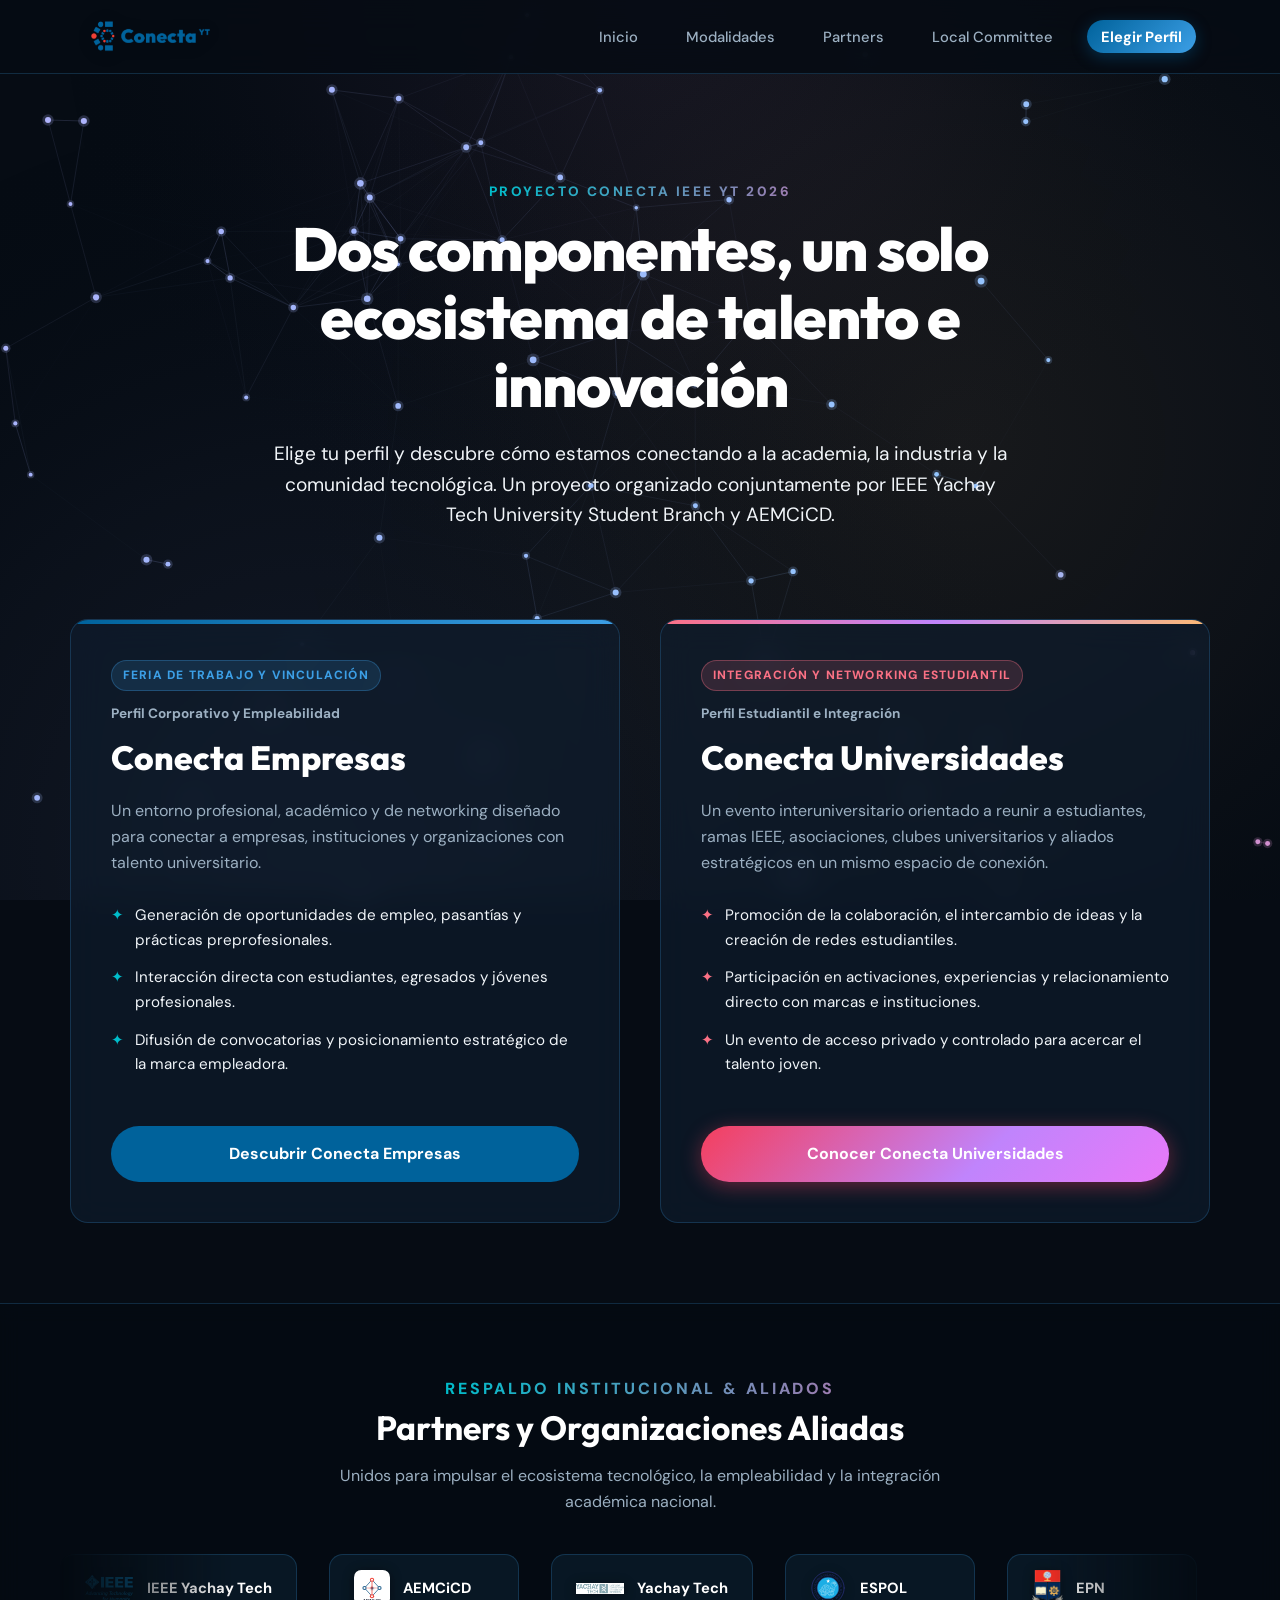
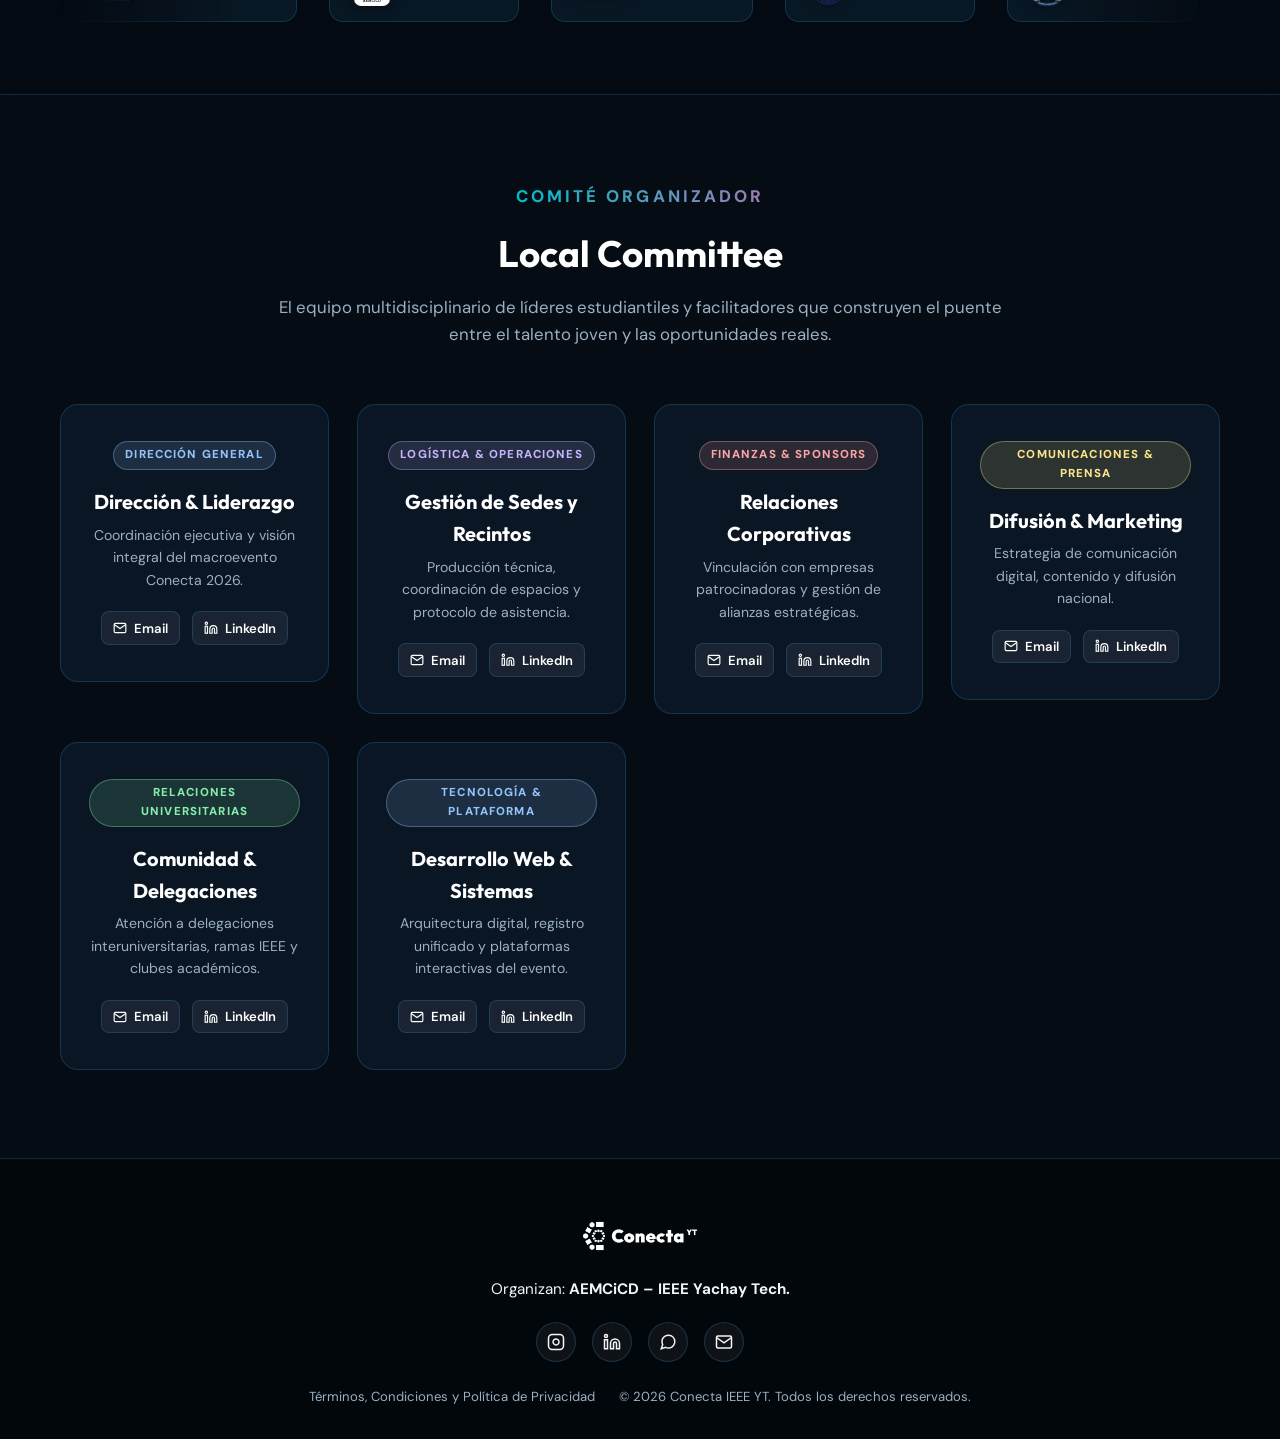
==== index.html @ 602280dc "fix: perfectly center pre-footer CTA button, title, and paragraph in Conecta Empresas" ====
<!DOCTYPE html>
<html lang="es">
<head>
  <meta charset="UTF-8">
  <meta name="viewport" content="width=device-width, initial-scale=1.0">
  <title>Conecta IEEE YT 2026 | Portal Principal</title>
  <meta name="description" content="Proyecto Conecta IEEE YT 2026 — Dos componentes, un solo ecosistema de talento e innovación. Organizado conjuntamente por IEEE Yachay Tech Student Branch y AEMCiCD.">
  <meta name="theme-color" content="#070e15">
  <link rel="icon" type="image/png" sizes="32x32" href="assets/logos/conectayt_logo_isocolor.png">
  <link rel="apple-touch-icon" href="assets/logos/conectayt_logo_isocolor.png">
  <link rel="preconnect" href="https://fonts.googleapis.com">
  <link rel="preconnect" href="https://fonts.gstatic.com" crossorigin>
  <link href="https://fonts.googleapis.com/css2?family=DM+Sans:ital,opsz,wght@0,9..40,100..1000;1,9..40,100..1000&family=Outfit:wght@100..900&display=swap" rel="stylesheet">
  <link rel="stylesheet" href="styles-hub.css?v=33.0">
</head>
<body>

  <!-- ===================== ENCABEZADO / NAVBAR ===================== -->
  <header class="site-header-hub" id="inicio">
    <div class="header-inner-hub">
      <a class="brand-hub" href="index.html" aria-label="Conecta YT 2026, inicio">
        <img class="brand-logo-img" src="assets/logos/conectayt_logo_hcolor.png" alt="Conecta YT 2026" width="1822" height="601">
      </a>

      <button type="button" class="nav-toggle-hub" id="navToggle" aria-label="Abrir menú" aria-controls="primaryNav" aria-expanded="false">
        <span></span><span></span><span></span>
      </button>

      <nav class="nav-hub" id="primaryNav">
        <ul>
          <li><a href="#inicio">Inicio</a></li>
          <li><a href="#selector">Modalidades</a></li>
          <li><a href="#partners">Partners</a></li>
          <li><a href="#comite">Local Committee</a></li>
          <li><a class="nav-cta" href="#selector">Elegir Perfil</a></li>
        </ul>
      </nav>
    </div>
  </header>

  <main>
    <!-- ===================== HERO SECTION ===================== -->
    <section class="hero-hub">
      <div class="hero-inner-hub">
        <p class="eyebrow-hub">Proyecto Conecta IEEE YT 2026</p>
        <h1>Dos componentes, un solo ecosistema de talento e innovación</h1>
        <p class="hero-lead-hub">
          Elige tu perfil y descubre cómo estamos conectando a la academia, la industria y la comunidad tecnológica. Un proyecto organizado conjuntamente por IEEE Yachay Tech University Student Branch y AEMCiCD.
        </p>
      </div>
    </section>

    <!-- ===================== SELECTOR DUAL ===================== -->
    <section class="selector-dual-section" id="selector">
      <div class="selector-dual-container">
        
        <!-- Tarjeta 1: Conecta Empresas -->
        <article class="card-hub card-empresas">
          <div class="card-header-hub">
            <span class="hub-tag tag-empresas">Feria de Trabajo y Vinculación</span>
            <p class="perfil-subtitle">Perfil Corporativo y Empleabilidad</p>
            <h3>Conecta Empresas</h3>
            <p class="card-desc">
              Un entorno profesional, académico y de networking diseñado para conectar a empresas, instituciones y organizaciones con talento universitario.
            </p>
          </div>

          <ul class="hub-points">
            <li>Generación de oportunidades de empleo, pasantías y prácticas preprofesionales.</li>
            <li>Interacción directa con estudiantes, egresados y jóvenes profesionales.</li>
            <li>Difusión de convocatorias y posicionamiento estratégico de la marca empleadora.</li>
          </ul>

          <div class="card-footer-hub">
            <a href="empresas/index.html" class="btn-hub btn-hub-empresas">Descubrir Conecta Empresas</a>
          </div>
        </article>

        <!-- Tarjeta 2: Conecta Universidades -->
        <article class="card-hub card-universidades">
          <div class="card-header-hub">
            <span class="hub-tag tag-universidades">Integración y Networking Estudiantil</span>
            <p class="perfil-subtitle">Perfil Estudiantil e Integración</p>
            <h3>Conecta Universidades</h3>
            <p class="card-desc">
              Un evento interuniversitario orientado a reunir a estudiantes, ramas IEEE, asociaciones, clubes universitarios y aliados estratégicos en un mismo espacio de conexión.
            </p>
          </div>

          <ul class="hub-points">
            <li>Promoción de la colaboración, el intercambio de ideas y la creación de redes estudiantiles.</li>
            <li>Participación en activaciones, experiencias y relacionamiento directo con marcas e instituciones.</li>
            <li>Un evento de acceso privado y controlado para acercar el talento joven.</li>
          </ul>

          <div class="card-footer-hub">
            <a href="universidades/index.html" class="btn-hub btn-hub-universidades">Conocer Conecta Universidades</a>
          </div>
        </article>

      </div>
    </section>

    <!-- ===================== CARRUSEL DE SPONSORS & PARTNERS ===================== -->
    <section class="partners-section" id="partners">
      <div class="partners-inner">
        <div class="partners-header">
          <p class="eyebrow-hub">Respaldo Institucional & Aliados</p>
          <h2>Partners y Organizaciones Aliadas</h2>
          <p>Unidos para impulsar el ecosistema tecnológico, la empleabilidad y la integración académica nacional.</p>
        </div>

        <div class="marquee-container" aria-label="Carrusel de patrocinadores y aliados">
          <div class="marquee-track">
            <div class="partner-item">
              <img src="assets/logos/institutions/ieee_master.svg" alt="IEEE" class="partner-logo-img" width="48" height="24">
              <span>IEEE Yachay Tech</span>
            </div>
            <div class="partner-item">
              <img src="assets/logos/institutions/aemcicd.svg?v=2026.1" alt="AEMCiCD" class="partner-logo-img" width="36" height="36">
              <span>AEMCiCD</span>
            </div>
            <div class="partner-item">
              <img src="assets/logos/institutions/yachay_tech.png?v=2026.2" alt="Universidad Yachay Tech" class="partner-logo-img" width="36" height="36">
              <span>Yachay Tech</span>
            </div>
            <div class="partner-item">
              <img src="assets/logos/institutions/espol.svg" alt="ESPOL" class="partner-logo-img" width="48" height="24">
              <span>ESPOL</span>
            </div>
            <div class="partner-item">
              <img src="assets/logos/institutions/epn.png" alt="EPN" class="partner-logo-img" width="36" height="36">
              <span>EPN</span>
            </div>
            <div class="partner-item">
              <img src="assets/logos/institutions/espe.png" alt="ESPE" class="partner-logo-img" width="36" height="36">
              <span>ESPE</span>
            </div>
            <div class="partner-item">
              <img src="assets/logos/institutions/uce.png" alt="UCE" class="partner-logo-img" width="36" height="36">
              <span>UCE</span>
            </div>
            <div class="partner-item">
              <img src="assets/logos/institutions/usfq.png" alt="USFQ" class="partner-logo-img" width="36" height="36">
              <span>USFQ</span>
            </div>
            <div class="partner-item">
              <img src="assets/logos/institutions/udla.png" alt="UDLA" class="partner-logo-img" width="36" height="36">
              <span>UDLA</span>
            </div>
            <div class="partner-item">
              <img src="assets/logos/institutions/utn_color.png?v=2026.1" alt="UTN" class="partner-logo-img" width="36" height="36">
              <span>UTN</span>
            </div>
            <div class="partner-item">
              <img src="assets/logos/institutions/espoch.png" alt="ESPOCH" class="partner-logo-img" width="36" height="36">
              <span>ESPOCH</span>
            </div>
            <!-- Duplicado para loop infinito fluido -->
            <div class="partner-item">
              <img src="assets/logos/institutions/ieee_master.svg" alt="IEEE" class="partner-logo-img" width="48" height="24">
              <span>IEEE Yachay Tech</span>
            </div>
            <div class="partner-item">
              <img src="assets/logos/institutions/aemcicd.svg?v=2026.1" alt="AEMCiCD" class="partner-logo-img" width="36" height="36">
              <span>AEMCiCD</span>
            </div>
            <div class="partner-item">
              <img src="assets/logos/institutions/yachay_tech.png?v=2026.2" alt="Universidad Yachay Tech" class="partner-logo-img" width="36" height="36">
              <span>Yachay Tech</span>
            </div>
            <div class="partner-item">
              <img src="assets/logos/institutions/espol.svg" alt="ESPOL" class="partner-logo-img" width="48" height="24">
              <span>ESPOL</span>
            </div>
            <div class="partner-item">
              <img src="assets/logos/institutions/epn.png" alt="EPN" class="partner-logo-img" width="36" height="36">
              <span>EPN</span>
            </div>
            <div class="partner-item">
              <img src="assets/logos/institutions/espe.png" alt="ESPE" class="partner-logo-img" width="36" height="36">
              <span>ESPE</span>
            </div>
            <div class="partner-item">
              <img src="assets/logos/institutions/uce.png" alt="UCE" class="partner-logo-img" width="36" height="36">
              <span>UCE</span>
            </div>
            <div class="partner-item">
              <img src="assets/logos/institutions/usfq.png" alt="USFQ" class="partner-logo-img" width="36" height="36">
              <span>USFQ</span>
            </div>
            <div class="partner-item">
              <img src="assets/logos/institutions/udla.png" alt="UDLA" class="partner-logo-img" width="36" height="36">
              <span>UDLA</span>
            </div>
            <div class="partner-item">
              <img src="assets/logos/institutions/utn_color.png?v=2026.1" alt="UTN" class="partner-logo-img" width="36" height="36">
              <span>UTN</span>
            </div>
            <div class="partner-item">
              <img src="assets/logos/institutions/espoch.png" alt="ESPOCH" class="partner-logo-img" width="36" height="36">
              <span>ESPOCH</span>
            </div>
          </div>
        </div>
      </div>
    </section>

    <!-- ===================== LOCAL COMMITTEE (ORGANIZADORES) ===================== -->
    <section class="committee-section" id="comite">
      <div class="committee-inner">
        <div class="section-title-center">
          <p class="eyebrow-hub">Comité Organizador</p>
          <h2>Local Committee</h2>
          <p>El equipo multidisciplinario de líderes estudiantiles y facilitadores que construyen el puente entre el talento joven y las oportunidades reales.</p>
        </div>

        <div class="committee-grid">
          
          <article class="committee-card comm-cian">
            <span class="dept-badge badge-cian">Dirección General</span>
            <div class="committee-info">
              <h3>Dirección & Liderazgo</h3>
              <p>Coordinación ejecutiva y visión integral del macroevento Conecta 2026.</p>
            </div>
            <div class="committee-links">
              <a href="mailto:ieee@yachaytech.edu.ec" class="comm-btn" aria-label="Correo Dirección">
                <svg width="14" height="14" viewBox="0 0 24 24" fill="none" stroke="currentColor" stroke-width="2"><path d="M4 4h16c1.1 0 2 .9 2 2v12c0 1.1-.9 2-2 2H4c-1.1 0-2-.9-2-2V6c0-1.1.9-2 2-2z"/><polyline points="22,6 12,13 2,6"/></svg>
                Email
              </a>
              <a href="https://linkedin.com" target="_blank" rel="noopener" class="comm-btn" aria-label="LinkedIn Dirección">
                <svg width="14" height="14" viewBox="0 0 24 24" fill="none" stroke="currentColor" stroke-width="2"><path d="M16 8a6 6 0 0 1 6 6v7h-4v-7a2 2 0 0 0-2-2 2 2 0 0 0-2 2v7h-4v-7a6 6 0 0 1 6-6z"/><rect x="2" y="9" width="4" height="12"/><circle cx="4" cy="4" r="2"/></svg>
                LinkedIn
              </a>
            </div>
          </article>

          <article class="committee-card comm-purpura">
            <span class="dept-badge badge-purpura">Logística & Operaciones</span>
            <div class="committee-info">
              <h3>Gestión de Sedes y Recintos</h3>
              <p>Producción técnica, coordinación de espacios y protocolo de asistencia.</p>
            </div>
            <div class="committee-links">
              <a href="mailto:ieee@yachaytech.edu.ec" class="comm-btn" aria-label="Correo Logística">
                <svg width="14" height="14" viewBox="0 0 24 24" fill="none" stroke="currentColor" stroke-width="2"><path d="M4 4h16c1.1 0 2 .9 2 2v12c0 1.1-.9 2-2 2H4c-1.1 0-2-.9-2-2V6c0-1.1.9-2 2-2z"/><polyline points="22,6 12,13 2,6"/></svg>
                Email
              </a>
              <a href="https://linkedin.com" target="_blank" rel="noopener" class="comm-btn" aria-label="LinkedIn Logística">
                <svg width="14" height="14" viewBox="0 0 24 24" fill="none" stroke="currentColor" stroke-width="2"><path d="M16 8a6 6 0 0 1 6 6v7h-4v-7a2 2 0 0 0-2-2 2 2 0 0 0-2 2v7h-4v-7a6 6 0 0 1 6-6z"/><rect x="2" y="9" width="4" height="12"/><circle cx="4" cy="4" r="2"/></svg>
                LinkedIn
              </a>
            </div>
          </article>

          <article class="committee-card comm-coral">
            <span class="dept-badge badge-coral">Finanzas & Sponsors</span>
            <div class="committee-info">
              <h3>Relaciones Corporativas</h3>
              <p>Vinculación con empresas patrocinadoras y gestión de alianzas estratégicas.</p>
            </div>
            <div class="committee-links">
              <a href="mailto:asoemc@yachaytech.edu.ec" class="comm-btn" aria-label="Correo Finanzas">
                <svg width="14" height="14" viewBox="0 0 24 24" fill="none" stroke="currentColor" stroke-width="2"><path d="M4 4h16c1.1 0 2 .9 2 2v12c0 1.1-.9 2-2 2H4c-1.1 0-2-.9-2-2V6c0-1.1.9-2 2-2z"/><polyline points="22,6 12,13 2,6"/></svg>
                Email
              </a>
              <a href="https://linkedin.com" target="_blank" rel="noopener" class="comm-btn" aria-label="LinkedIn Finanzas">
                <svg width="14" height="14" viewBox="0 0 24 24" fill="none" stroke="currentColor" stroke-width="2"><path d="M16 8a6 6 0 0 1 6 6v7h-4v-7a2 2 0 0 0-2-2 2 2 0 0 0-2 2v7h-4v-7a6 6 0 0 1 6-6z"/><rect x="2" y="9" width="4" height="12"/><circle cx="4" cy="4" r="2"/></svg>
                LinkedIn
              </a>
            </div>
          </article>

          <article class="committee-card comm-amarillo">
            <span class="dept-badge badge-amarillo">Comunicaciones & Prensa</span>
            <div class="committee-info">
              <h3>Difusión & Marketing</h3>
              <p>Estrategia de comunicación digital, contenido y difusión nacional.</p>
            </div>
            <div class="committee-links">
              <a href="mailto:asoemc@yachaytech.edu.ec" class="comm-btn" aria-label="Correo Comunicaciones">
                <svg width="14" height="14" viewBox="0 0 24 24" fill="none" stroke="currentColor" stroke-width="2"><path d="M4 4h16c1.1 0 2 .9 2 2v12c0 1.1-.9 2-2 2H4c-1.1 0-2-.9-2-2V6c0-1.1.9-2 2-2z"/><polyline points="22,6 12,13 2,6"/></svg>
                Email
              </a>
              <a href="https://linkedin.com" target="_blank" rel="noopener" class="comm-btn" aria-label="LinkedIn Comunicaciones">
                <svg width="14" height="14" viewBox="0 0 24 24" fill="none" stroke="currentColor" stroke-width="2"><path d="M16 8a6 6 0 0 1 6 6v7h-4v-7a2 2 0 0 0-2-2 2 2 0 0 0-2 2v7h-4v-7a6 6 0 0 1 6-6z"/><rect x="2" y="9" width="4" height="12"/><circle cx="4" cy="4" r="2"/></svg>
                LinkedIn
              </a>
            </div>
          </article>

          <article class="committee-card comm-verde">
            <span class="dept-badge badge-verde">Relaciones Universitarias</span>
            <div class="committee-info">
              <h3>Comunidad & Delegaciones</h3>
              <p>Atención a delegaciones interuniversitarias, ramas IEEE y clubes académicos.</p>
            </div>
            <div class="committee-links">
              <a href="mailto:ieee@yachaytech.edu.ec" class="comm-btn" aria-label="Correo Relaciones">
                <svg width="14" height="14" viewBox="0 0 24 24" fill="none" stroke="currentColor" stroke-width="2"><path d="M4 4h16c1.1 0 2 .9 2 2v12c0 1.1-.9 2-2 2H4c-1.1 0-2-.9-2-2V6c0-1.1.9-2 2-2z"/><polyline points="22,6 12,13 2,6"/></svg>
                Email
              </a>
              <a href="https://linkedin.com" target="_blank" rel="noopener" class="comm-btn" aria-label="LinkedIn Relaciones">
                <svg width="14" height="14" viewBox="0 0 24 24" fill="none" stroke="currentColor" stroke-width="2"><path d="M16 8a6 6 0 0 1 6 6v7h-4v-7a2 2 0 0 0-2-2 2 2 0 0 0-2 2v7h-4v-7a6 6 0 0 1 6-6z"/><rect x="2" y="9" width="4" height="12"/><circle cx="4" cy="4" r="2"/></svg>
                LinkedIn
              </a>
            </div>
          </article>

          <article class="committee-card comm-azul">
            <span class="dept-badge badge-azul">Tecnología & Plataforma</span>
            <div class="committee-info">
              <h3>Desarrollo Web & Sistemas</h3>
              <p>Arquitectura digital, registro unificado y plataformas interactivas del evento.</p>
            </div>
            <div class="committee-links">
              <a href="mailto:ieee@yachaytech.edu.ec" class="comm-btn" aria-label="Correo Tecnología">
                <svg width="14" height="14" viewBox="0 0 24 24" fill="none" stroke="currentColor" stroke-width="2"><path d="M4 4h16c1.1 0 2 .9 2 2v12c0 1.1-.9 2-2 2H4c-1.1 0-2-.9-2-2V6c0-1.1.9-2 2-2z"/><polyline points="22,6 12,13 2,6"/></svg>
                Email
              </a>
              <a href="https://linkedin.com" target="_blank" rel="noopener" class="comm-btn" aria-label="LinkedIn Tecnología">
                <svg width="14" height="14" viewBox="0 0 24 24" fill="none" stroke="currentColor" stroke-width="2"><path d="M16 8a6 6 0 0 1 6 6v7h-4v-7a2 2 0 0 0-2-2 2 2 0 0 0-2 2v7h-4v-7a6 6 0 0 1 6-6z"/><rect x="2" y="9" width="4" height="12"/><circle cx="4" cy="4" r="2"/></svg>
                LinkedIn
              </a>
            </div>
          </article>

        </div>
      </div>
    </section>
  </main>

  <!-- ===================== FOOTER INSTITUCIONAL ===================== -->
  <footer class="footer-hub">
    <div class="footer-inner-hub">
      <div class="footer-brand-logo">
        <img src="assets/logos/conectayt_logo_hblanco.png" alt="Conecta YT 2026" width="1822" height="601">
      </div>
      
      <p class="footer-orgs">Organizan: <strong>AEMCiCD – IEEE Yachay Tech.</strong></p>
      
      <!-- Íconos Vectoriales Funcionales de Redes Sociales -->
      <div class="footer-social-links" aria-label="Redes sociales oficiales">
        <a href="https://www.instagram.com/ieee_yachaytech/" target="_blank" rel="noopener" class="social-icon-btn" aria-label="Instagram IEEE Yachay Tech">
          <svg width="18" height="18" viewBox="0 0 24 24" fill="none" stroke="currentColor" stroke-width="2"><rect x="2" y="2" width="20" height="20" rx="5" ry="5"/><path d="M16 11.37A4 4 0 1 1 12.63 8 4 4 0 0 1 16 11.37z"/><line x1="17.5" y1="6.5" x2="17.51" y2="6.5"/></svg>
        </a>
        <a href="https://www.linkedin.com/company/ieee-yachay-tech/" target="_blank" rel="noopener" class="social-icon-btn" aria-label="LinkedIn Oficial">
          <svg width="18" height="18" viewBox="0 0 24 24" fill="none" stroke="currentColor" stroke-width="2"><path d="M16 8a6 6 0 0 1 6 6v7h-4v-7a2 2 0 0 0-2-2 2 2 0 0 0-2 2v7h-4v-7a6 6 0 0 1 6-6z"/><rect x="2" y="9" width="4" height="12"/><circle cx="4" cy="4" r="2"/></svg>
        </a>
        <a href="https://wa.me/593987278018" target="_blank" rel="noopener" class="social-icon-btn" aria-label="WhatsApp Coordinación">
          <svg width="18" height="18" viewBox="0 0 24 24" fill="none" stroke="currentColor" stroke-width="2"><path d="M21 11.5a8.38 8.38 0 0 1-.9 3.8 8.5 8.5 0 0 1-7.6 4.7 8.38 8.38 0 0 1-3.8-.9L3 21l1.9-5.7a8.38 8.38 0 0 1-.9-3.8 8.5 8.5 0 0 1 4.7-7.6 8.38 8.38 0 0 1 3.8-.9h.5a8.48 8.48 0 0 1 8 8v.5z"/></svg>
        </a>
        <a href="mailto:ieee@yachaytech.edu.ec" class="social-icon-btn" aria-label="Correo Institucional">
          <svg width="18" height="18" viewBox="0 0 24 24" fill="none" stroke="currentColor" stroke-width="2"><path d="M4 4h16c1.1 0 2 .9 2 2v12c0 1.1-.9 2-2 2H4c-1.1 0-2-.9-2-2V6c0-1.1.9-2 2-2z"/><polyline points="22,6 12,13 2,6"/></svg>
        </a>
      </div>

      <div class="footer-bottom-links">
        <a href="#" class="legal-trigger">Términos, Condiciones y Política de Privacidad</a>
        <span>© 2026 Conecta IEEE YT. Todos los derechos reservados.</span>
      </div>
    </div>
  </footer>

  <!-- ===================== MODAL DE TÉRMINOS & PRIVACIDAD ===================== -->
  <div class="modal-overlay" id="legalModal" aria-hidden="true" role="dialog" aria-modal="true">
    <div class="modal-content-box">
      <button type="button" class="modal-close-btn" id="legalClose" aria-label="Cerrar">&times;</button>
      <h2>Términos, Condiciones y Política de Privacidad</h2>
      <p><strong>Tratamiento de Datos Personales:</strong> La información recopilada a través de los formularios oficiales del evento Conecta IEEE YT 2026 será utilizada con fines exclusivos de registro, validación académica, coordinación logística de asistencia y comunicación directa sobre el evento por parte del comité organizador (AEMCiCD y IEEE Yachay Tech Student Branch).</p>
      <p><strong>Compromiso de Confidencialidad:</strong> Los datos no serán vendidos, cedidos ni compartidos con terceros ajenos a las actividades oficiales de acreditación y vinculación autorizadas por el participante.</p>
      <p><strong>Normas de Participación:</strong> Tanto Conecta Empresas como Conecta Universidades son eventos de acceso controlado mediante credencial o registro previo, garantizando un entorno seguro, profesional e integrador.</p>
    </div>
  </div>

  <script src="assets/js/kinetic-mesh.js?v=33.0"></script>
  <script src="assets/js/page-transitions.js?v=33.0"></script>
  <script src="script-hub.js?v=33.0"></script>
</body>
</html>
---- styles-hub.css ----
/* =========================================================
   HUB PRINCIPAL — CONECTA IEEE YT 2026
   Sistema de diseño con Fondo Cinético Continuo Global (Full-Page)
   Auroras Vivas & Distribución Cromática Cambiante (Inspirado en MIT Critical Data / Make Health)
   Tipografía: Outfit (Headings) + DM Sans (Body)
   ========================================================= */

:root {
  --bg-hub:           #060c14;
  --bg-hub-card:      rgba(15, 30, 48, 0.62);
  --bg-hub-card-hover:rgba(22, 45, 72, 0.85);

  /* Paleta Cromática Dinámica */
  --azul-ieee:        #00629b;
  --azul-claro:       #3c9fe6;
  --escuela-cian:     #00bcca;
  --escuela-verde:    #00bc52;
  --escuela-amarillo: #fdca26;
  --escuela-coral:    #ff5242;
  --escuela-purpura:  #9d7cb0;
  --rojo-base:        #ef4036;

  --blanco:           #ffffff;
  --negro:            #000000;
  --texto-main:       #f1f5f9;
  --texto-muted:      #9cb0c2;
  --linea-glass:      rgba(60, 159, 230, 0.22);

  --font-display:     'Outfit', sans-serif;
  --font-body:        'DM Sans', sans-serif;
  --transition:       240ms cubic-bezier(0.16, 1, 0.3, 1);
  --radius:           18px;
}

* { box-sizing: border-box; margin: 0; padding: 0; }

html { scroll-behavior: smooth; }

body {
  font-family: var(--font-body);
  background-color: var(--bg-hub);
  color: var(--texto-main);
  line-height: 1.6;
  min-height: 100vh;
  display: flex;
  flex-direction: column;
  -webkit-font-smoothing: antialiased;
  position: relative;
  overflow-x: hidden;
}

/* Canvas Cinético Global de Fondo Completo */
.global-kinetic-canvas {
  position: fixed;
  top: 0;
  left: 0;
  width: 100vw;
  height: 100vh;
  z-index: 0;
  pointer-events: none;
}

a { color: inherit; text-decoration: none; }

/* Enlace accesible oculto fuera de pantalla (sólo visible con tab/focus) */
.skip-link {
  position: absolute;
  top: -9999px;
  left: -9999px;
  background: var(--azul-ieee);
  color: var(--blanco);
  padding: 0.75em 1.5rem;
  z-index: 9999;
  font-weight: 700;
  font-family: var(--font-display);
  border-radius: 0 0 12px 12px;
  text-decoration: none;
  box-shadow: 0 4px 20px rgba(0, 0, 0, 0.4);
  transition: top 0.2s ease;
}

.skip-link:focus {
  top: 0;
  left: 50%;
  transform: translateX(-50%);
}

@keyframes chromaticShift {
  0%   { filter: hue-rotate(0deg); }
  50%  { filter: hue-rotate(180deg); }
  100% { filter: hue-rotate(360deg); }
}

/* =========================================================
   HEADER / NAVBAR
   ========================================================= */
.site-header-hub {
  position: sticky;
  top: 0;
  z-index: 100;
  background: rgba(6, 12, 20, 0.88);
  backdrop-filter: blur(16px);
  -webkit-backdrop-filter: blur(16px);
  border-bottom: 1px solid var(--linea-glass);
}

.header-inner-hub {
  max-width: 1160px;
  margin: 0 auto;
  padding: 0.9rem 1.5rem;
  display: flex;
  align-items: center;
  justify-content: space-between;
  position: relative;
  z-index: 2;
}

.brand-hub {
  display: flex;
  align-items: center;
  gap: 0.85rem;
}

.brand-logo-img, .brand-logo-hub {
  height: 44px;
  width: auto;
  display: block;
  view-transition-name: brand-logo;
  transition: transform 0.35s cubic-bezier(0.34, 1.56, 0.64, 1), filter 0.35s ease, opacity 0.3s ease;
  will-change: transform, filter, opacity;
  animation: logoEntrance 0.7s cubic-bezier(0.16, 1, 0.3, 1) both;
}

.brand-hub:hover .brand-logo-img,
.brand-hub:hover .brand-logo-hub {
  transform: translateY(-2px) scale(1.05);
  filter: drop-shadow(0 4px 18px rgba(0, 188, 202, 0.45));
}

.brand-hub:active .brand-logo-img,
.brand-hub:active .brand-logo-hub {
  transform: scale(0.96);
}

.logo-transitioning {
  animation: logoTransitionOut 0.28s cubic-bezier(0.4, 0, 0.2, 1) forwards !important;
}

.page-transition-out main {
  opacity: 0.85;
  transition: opacity 0.25s ease;
}

@keyframes logoEntrance {
  0% {
    opacity: 0;
    transform: translateY(-8px) scale(0.92);
    filter: blur(4px) drop-shadow(0 0 0 transparent);
  }
  60% {
    transform: translateY(1px) scale(1.03);
    filter: drop-shadow(0 4px 20px rgba(196, 181, 253, 0.5));
  }
  100% {
    opacity: 1;
    transform: translateY(0) scale(1);
    filter: drop-shadow(0 2px 8px rgba(0, 0, 0, 0.15));
  }
}

@keyframes logoTransitionOut {
  0% {
    opacity: 1;
    transform: scale(1);
    filter: blur(0px);
  }
  100% {
    opacity: 0;
    transform: scale(0.88) translateY(-4px);
    filter: blur(6px) drop-shadow(0 0 25px rgba(251, 113, 133, 0.6));
  }
}

@keyframes logoTransitionIn {
  0% {
    opacity: 0;
    transform: scale(1.12) translateY(6px);
    filter: blur(6px) drop-shadow(0 0 30px rgba(147, 197, 253, 0.7));
  }
  100% {
    opacity: 1;
    transform: scale(1) translateY(0);
    filter: blur(0px);
  }
}

.nav-hub ul {
  display: flex;
  align-items: center;
  gap: 1.25rem;
  list-style: none;
}

.nav-hub a {
  font-size: 0.92rem;
  font-weight: 500;
  color: var(--texto-muted);
  padding: 0.45em 0.95em;
  border-radius: 999px;
  transition: all var(--transition);
}

.nav-hub a:hover {
  color: var(--blanco);
  background: rgba(255, 255, 255, 0.08);
}

.nav-hub .nav-cta {
  background: linear-gradient(135deg, var(--azul-ieee), var(--azul-claro));
  color: var(--blanco);
  font-weight: 700;
  box-shadow: 0 4px 16px rgba(0, 98, 155, 0.4);
}

.nav-hub .nav-cta:hover {
  transform: scale(1.04);
  box-shadow: 0 6px 20px rgba(0, 98, 155, 0.6);
}

.nav-toggle-hub {
  display: none;
  background: none;
  border: none;
  cursor: pointer;
  padding: 0.5em;
  flex-direction: column;
  gap: 5px;
}
.nav-toggle-hub span {
  display: block; width: 24px; height: 2px; background: var(--blanco);
  border-radius: 2px; transition: transform var(--transition);
}

main { 
  flex-grow: 1; 
  position: relative;
  z-index: 1;
}

/* =========================================================
   HERO SECTION
   ========================================================= */
.hero-hub {
  padding: 6.5rem 1.5rem 3.5rem;
  text-align: center;
  position: relative;
}

.hero-inner-hub {
  max-width: 880px;
  margin: 0 auto;
  position: relative;
  z-index: 2;
}

.eyebrow-hub {
  font-size: 0.85rem;
  font-weight: 800;
  letter-spacing: 0.18em;
  text-transform: uppercase;
  background: linear-gradient(90deg, var(--escuela-cian), var(--escuela-purpura), var(--escuela-coral));
  background-size: 200% 200%;
  -webkit-background-clip: text;
  -webkit-text-fill-color: transparent;
  animation: chromaticShift 10s ease-in-out infinite alternate;
  margin-bottom: 0.9em;
  display: inline-block;
}

.hero-hub h1 {
  font-family: var(--font-display);
  font-size: clamp(2.3rem, 4.5vw + 1rem, 3.8rem);
  font-weight: 800;
  color: var(--blanco);
  line-height: 1.12;
  margin-bottom: 1.25rem;
  letter-spacing: -0.02em;
}

.hero-lead-hub {
  font-size: 1.2rem;
  color: var(--texto-main);
  max-width: 740px;
  margin: 0 auto;
  line-height: 1.6;
}

/* =========================================================
   SELECTOR DUAL (DISTRIBUCIÓN CROMÁTICA MAKE HEALTH)
   ========================================================= */
.selector-dual-section {
  padding: 2rem 1.5rem 5rem;
  position: relative;
}

.selector-dual-container {
  display: grid;
  grid-template-columns: repeat(auto-fit, minmax(340px, 1fr));
  gap: 2.5rem;
  max-width: 1140px;
  margin: 0 auto;
}

.card-hub {
  background: var(--bg-hub-card);
  backdrop-filter: blur(16px);
  -webkit-backdrop-filter: blur(16px);
  border: 1px solid var(--linea-glass);
  border-radius: var(--radius);
  padding: 2.5rem;
  display: flex;
  flex-direction: column;
  justify-content: space-between;
  position: relative;
  overflow: hidden;
  transition: transform var(--transition), border-color var(--transition), box-shadow var(--transition);
}

.card-hub::before {
  content: "";
  position: absolute;
  top: 0; left: 0; right: 0; height: 4px;
}

.card-empresas::before {
  background: linear-gradient(90deg, var(--azul-ieee), var(--azul-claro));
}

.card-universidades::before {
  background: linear-gradient(90deg, #fb7185, #c084fc, #fdba74);
}

.card-hub:hover {
  background: var(--bg-hub-card-hover);
  transform: translateY(-6px);
  box-shadow: 0 16px 40px rgba(0, 0, 0, 0.5);
}

.card-empresas:hover { 
  border-color: var(--azul-claro); 
  box-shadow: 0 16px 40px rgba(0, 98, 155, 0.35);
}

.card-universidades:hover { 
  border-color: #fb7185; 
  box-shadow: 0 16px 40px rgba(251, 113, 133, 0.35);
}

.hub-tag {
  display: inline-block;
  font-size: 0.75rem;
  font-weight: 800;
  text-transform: uppercase;
  letter-spacing: 0.1em;
  padding: 0.4em 0.9em;
  border-radius: 999px;
  margin-bottom: 0.75rem;
}

.tag-empresas { background: rgba(60, 159, 230, 0.15); color: var(--azul-claro); border: 1px solid rgba(60, 159, 230, 0.3); }
.tag-universidades { background: rgba(251, 113, 133, 0.15); color: #fb7185; border: 1px solid rgba(251, 113, 133, 0.35); }

.perfil-subtitle {
  font-size: 0.85rem;
  font-weight: 700;
  color: var(--texto-muted);
  margin-bottom: 0.4rem;
}

.card-hub h3 {
  font-family: var(--font-display);
  font-size: 2.1rem;
  font-weight: 800;
  color: var(--blanco);
  margin-bottom: 0.85rem;
}

.card-desc {
  font-size: 1rem;
  color: var(--texto-muted);
  margin-bottom: 1.75rem;
  min-height: 3.2em;
}

.hub-points {
  list-style: none;
  margin-bottom: 2.25rem;
}

.hub-points li {
  position: relative;
  padding-left: 1.5rem;
  margin-bottom: 0.85rem;
  font-size: 0.95rem;
  color: var(--texto-main);
}

.hub-points li::before {
  content: "✦";
  position: absolute;
  left: 0; top: 0;
  color: var(--escuela-cian);
  font-size: 0.95rem;
}

.card-universidades .hub-points li::before {
  color: #fb7185;
}

.card-footer-hub {
  margin-top: auto;
}

.btn-hub {
  display: block;
  width: 100%;
  padding: 0.95em 1.5em;
  font-size: 1rem;
  font-weight: 700;
  border-radius: 999px;
  text-align: center;
  transition: all var(--transition);
}

.btn-hub-empresas {
  background: var(--azul-ieee);
  color: var(--blanco);
}
.btn-hub-empresas:hover {
  background: #0077ba;
  box-shadow: 0 6px 24px rgba(0, 98, 155, 0.5);
}

.btn-hub-universidades {
  background: linear-gradient(135deg, #f43f5e 0%, #c084fc 60%, #e879f9 100%);
  color: var(--blanco);
  box-shadow: 0 4px 20px rgba(244, 63, 94, 0.4);
}
.btn-hub-universidades:hover {
  transform: scale(1.03);
  box-shadow: 0 8px 30px rgba(244, 63, 94, 0.65);
}

/* =========================================================
   SECCIÓN SPONSORS & PARTNERS (MARQUEE INFINITO TRANSLÚCIDO)
   ========================================================= */
.partners-section {
  padding: 4.5rem 1.5rem;
  background: rgba(4, 9, 15, 0.35);
  backdrop-filter: blur(10px);
  border-top: 1px solid var(--linea-glass);
  border-bottom: 1px solid var(--linea-glass);
  text-align: center;
  overflow: hidden;
  position: relative;
}

.partners-inner {
  max-width: 1160px;
  margin: 0 auto;
}

.partners-header {
  margin-bottom: 2.5rem;
}

.partners-header h2 {
  font-family: var(--font-display);
  font-size: 2.1rem;
  color: var(--blanco);
  margin-bottom: 0.5rem;
}

.partners-header p {
  color: var(--texto-muted);
  font-size: 1rem;
  max-width: 650px;
  margin: 0 auto;
}

.marquee-container {
  position: relative;
  width: 100%;
  overflow: hidden;
  mask-image: linear-gradient(to right, transparent, black 15%, black 85%, transparent);
  -webkit-mask-image: linear-gradient(to right, transparent, black 15%, black 85%, transparent);
}

.marquee-track {
  display: flex;
  gap: 2rem;
  width: max-content;
  animation: marquee 28s linear infinite;
}

.marquee-track:hover { animation-play-state: paused; }

@keyframes marquee {
  0% { transform: translateX(0); }
  100% { transform: translateX(-50%); }
}

.partner-item {
  display: flex;
  align-items: center;
  gap: 0.85rem;
  background: rgba(13, 33, 49, 0.6);
  border: 1px solid var(--linea-glass);
  border-radius: 14px;
  padding: 0.75rem 1.5rem;
  min-width: 190px;
  height: 68px;
  font-weight: 700;
  font-size: 0.92rem;
  color: var(--blanco);
  white-space: nowrap;
  backdrop-filter: blur(10px);
  transition: border-color var(--transition), transform var(--transition);
}

.partner-logo-img {
  height: 36px;
  width: auto;
  max-width: 48px;
  object-fit: contain;
  filter: drop-shadow(0 2px 6px rgba(0, 0, 0, 0.4));
  image-rendering: -webkit-optimize-contrast;
  image-rendering: crisp-edges;
}

.partner-item:hover {
  border-color: var(--escuela-cian);
  transform: translateY(-2px);
}

/* =========================================================
   SECCIÓN LOCAL COMMITTEE (TARJETAS CROMÁTICAS VARIADAS)
   ========================================================= */
.committee-section {
  padding: 5.5rem 1.5rem;
  position: relative;
}

.committee-inner {
  max-width: 1160px;
  margin: 0 auto;
}

.section-title-center {
  text-align: center;
  max-width: 750px;
  margin: 0 auto 3.5rem;
}

.section-title-center h2 {
  font-family: var(--font-display);
  font-size: 2.3rem;
  color: var(--blanco);
  margin-bottom: 0.6rem;
}

.section-title-center p {
  color: var(--texto-muted);
  font-size: 1.05rem;
}

.committee-grid {
  display: grid;
  grid-template-columns: repeat(auto-fill, minmax(260px, 1fr));
  gap: 1.75rem;
}

.committee-card {
  background: var(--bg-hub-card);
  backdrop-filter: blur(16px);
  -webkit-backdrop-filter: blur(16px);
  border: 1px solid var(--linea-glass);
  border-radius: var(--radius);
  padding: 2.25rem 1.75rem;
  display: flex;
  flex-direction: column;
  align-items: center;
  justify-content: space-between;
  aspect-ratio: 1 / 1;
  text-align: center;
  transition: transform var(--transition), border-color var(--transition), box-shadow var(--transition);
}

.committee-card:hover {
  background: var(--bg-hub-card-hover);
  transform: translateY(-4px);
}

/* Acentos cromáticos pastel suaves diferenciados por departamento (Sin neón) */
.comm-cian:hover { border-color: #93c5fd; box-shadow: 0 10px 28px rgba(147, 197, 253, 0.2); }
.comm-purpura:hover { border-color: #c4b5fd; box-shadow: 0 10px 28px rgba(196, 181, 253, 0.2); }
.comm-coral:hover { border-color: #fca5a5; box-shadow: 0 10px 28px rgba(252, 165, 165, 0.2); }
.comm-amarillo:hover { border-color: #fde68a; box-shadow: 0 10px 28px rgba(253, 230, 138, 0.2); }
.comm-verde:hover { border-color: #86efac; box-shadow: 0 10px 28px rgba(134, 239, 172, 0.2); }
.comm-azul:hover { border-color: #c4b5fd; box-shadow: 0 10px 28px rgba(196, 181, 253, 0.2); }

.dept-badge {
  font-size: 0.72rem;
  font-weight: 800;
  text-transform: uppercase;
  letter-spacing: 0.1em;
  padding: 0.4em 0.95em;
  border-radius: 999px;
  align-self: center;
  margin-bottom: 1rem;
}

.badge-cian { color: #93c5fd; background: rgba(147, 197, 253, 0.14); border: 1px solid rgba(147, 197, 253, 0.35); }
.badge-purpura { color: #c4b5fd; background: rgba(196, 181, 253, 0.14); border: 1px solid rgba(196, 181, 253, 0.35); }
.badge-coral { color: #fca5a5; background: rgba(252, 165, 165, 0.14); border: 1px solid rgba(252, 165, 165, 0.35); }
.badge-amarillo { color: #fde68a; background: rgba(253, 230, 138, 0.14); border: 1px solid rgba(253, 230, 138, 0.35); }
.badge-verde { color: #86efac; background: rgba(134, 239, 172, 0.14); border: 1px solid rgba(134, 239, 172, 0.35); }
.badge-azul { color: #93c5fd; background: rgba(147, 197, 253, 0.14); border: 1px solid rgba(147, 197, 253, 0.35); }

.committee-info {
  text-align: center;
  width: 100%;
}

.committee-info h3 {
  font-family: var(--font-display);
  font-size: 1.25rem;
  font-weight: 700;
  color: var(--blanco);
  margin-bottom: 0.35rem;
  text-align: center;
}

.committee-info p {
  font-size: 0.88rem;
  color: var(--texto-muted);
  margin-bottom: 1.25rem;
  text-align: center;
}

.committee-links {
  display: flex;
  justify-content: center;
  gap: 0.75rem;
  margin-top: auto;
  width: 100%;
}

.comm-btn {
  display: inline-flex;
  align-items: center;
  gap: 0.4rem;
  font-size: 0.82rem;
  font-weight: 600;
  color: var(--blanco);
  background: rgba(255, 255, 255, 0.06);
  border: 1px solid var(--linea-glass);
  padding: 0.4em 0.85em;
  border-radius: 8px;
  transition: all var(--transition);
}

.comm-btn:hover {
  background: var(--azul-ieee);
  border-color: var(--azul-claro);
}

/* =========================================================
   FOOTER INSTITUCIONAL
   ========================================================= */
.footer-hub {
  border-top: 1px solid var(--linea-glass);
  padding: 3.5rem 1.5rem 2rem;
  text-align: center;
  background: rgba(2, 6, 10, 0.75);
  backdrop-filter: blur(14px);
  position: relative;
  z-index: 1;
}

.footer-inner-hub {
  max-width: 1160px;
  margin: 0 auto;
}

.footer-brand-logo {
  margin-bottom: 1.25rem;
}

.footer-brand-logo img {
  height: 42px;
  width: auto;
  display: block;
  margin: 0 auto;
}

.footer-orgs {
  font-size: 0.95rem;
  color: var(--texto-main);
  margin-bottom: 1.25rem;
}

.footer-social-links {
  display: flex;
  justify-content: center;
  gap: 1rem;
  margin-bottom: 1.5rem;
}

.social-icon-btn {
  display: inline-flex;
  align-items: center;
  justify-content: center;
  width: 40px;
  height: 40px;
  border-radius: 50%;
  background: rgba(255, 255, 255, 0.05);
  border: 1px solid var(--linea-glass);
  color: var(--texto-main);
  transition: all var(--transition);
}

.social-icon-btn:hover {
  color: var(--blanco);
  background: var(--azul-ieee);
  border-color: var(--escuela-cian);
  transform: translateY(-2px);
}

.footer-bottom-links {
  display: flex;
  justify-content: center;
  gap: 1.5rem;
  flex-wrap: wrap;
  font-size: 0.82rem;
  color: var(--texto-muted);
}

.footer-bottom-links a:hover {
  color: var(--escuela-cian);
  text-decoration: underline;
}

/* =========================================================
   MODAL LEGAL (TÉRMINOS & PRIVACIDAD)
   ========================================================= */
.modal-overlay {
  position: fixed;
  inset: 0;
  z-index: 999;
  background: rgba(0, 0, 0, 0.8);
  backdrop-filter: blur(10px);
  display: none;
  align-items: center;
  justify-content: center;
  padding: 1.5rem;
}

.modal-overlay.is-active { display: flex; }

.modal-content-box {
  background: #091622;
  border: 1px solid var(--linea-glass);
  border-radius: var(--radius);
  max-width: 680px;
  width: 100%;
  max-height: 85vh;
  overflow-y: auto;
  padding: 2.25rem;
  position: relative;
  color: var(--texto-main);
  box-shadow: 0 20px 50px rgba(0, 0, 0, 0.85);
}

.modal-close-btn {
  position: absolute;
  top: 1.25rem;
  right: 1.25rem;
  background: none;
  border: none;
  color: var(--texto-muted);
  font-size: 1.5rem;
  cursor: pointer;
  line-height: 1;
}

.modal-close-btn:hover { color: var(--blanco); }

.modal-content-box h2 {
  font-family: var(--font-display);
  font-size: 1.75rem;
  color: var(--blanco);
  margin-bottom: 1rem;
}

.modal-content-box p {
  font-size: 0.94rem;
  color: var(--texto-muted);
  margin-bottom: 1rem;
}

/* =========================================================
   RESPONSIVE
   ========================================================= */
@media (max-width: 850px) {
  .nav-toggle-hub { display: flex; }
  .nav-hub {
    position: fixed;
    top: 64px; left: 0; right: 0;
    background: rgba(5, 11, 17, 0.98);
    border-bottom: 1px solid var(--linea-glass);
    padding: 1.5rem;
    transform: translateY(-120%);
    transition: transform var(--transition);
  }
  .nav-hub.is-open { transform: translateY(0); }
  .nav-hub ul { flex-direction: column; align-items: flex-start; gap: 1rem; }
  .hero-hub { padding: 4.5rem 1.25rem 2.5rem; }
  .selector-dual-container { grid-template-columns: 1fr; }
  .card-hub { padding: 2rem; }
  .committee-grid { grid-template-columns: repeat(auto-fill, minmax(220px, 1fr)); }
}
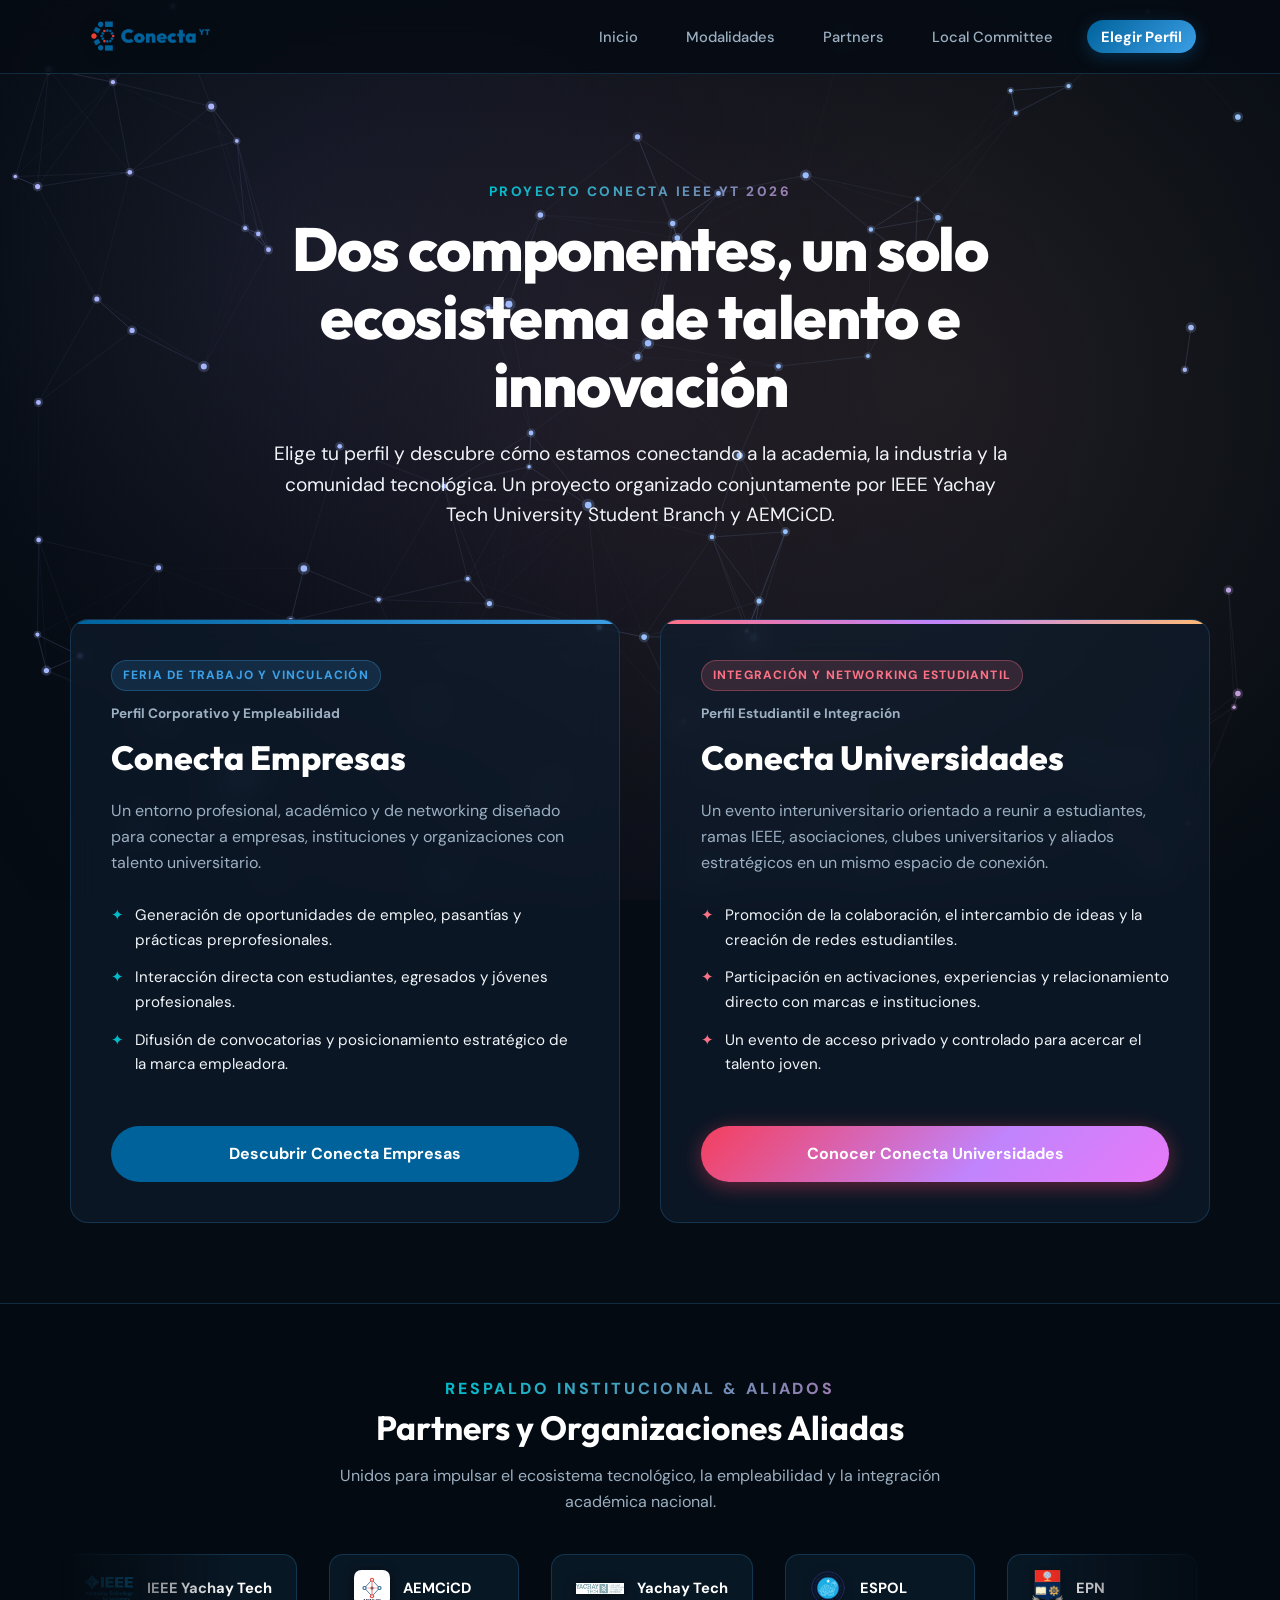
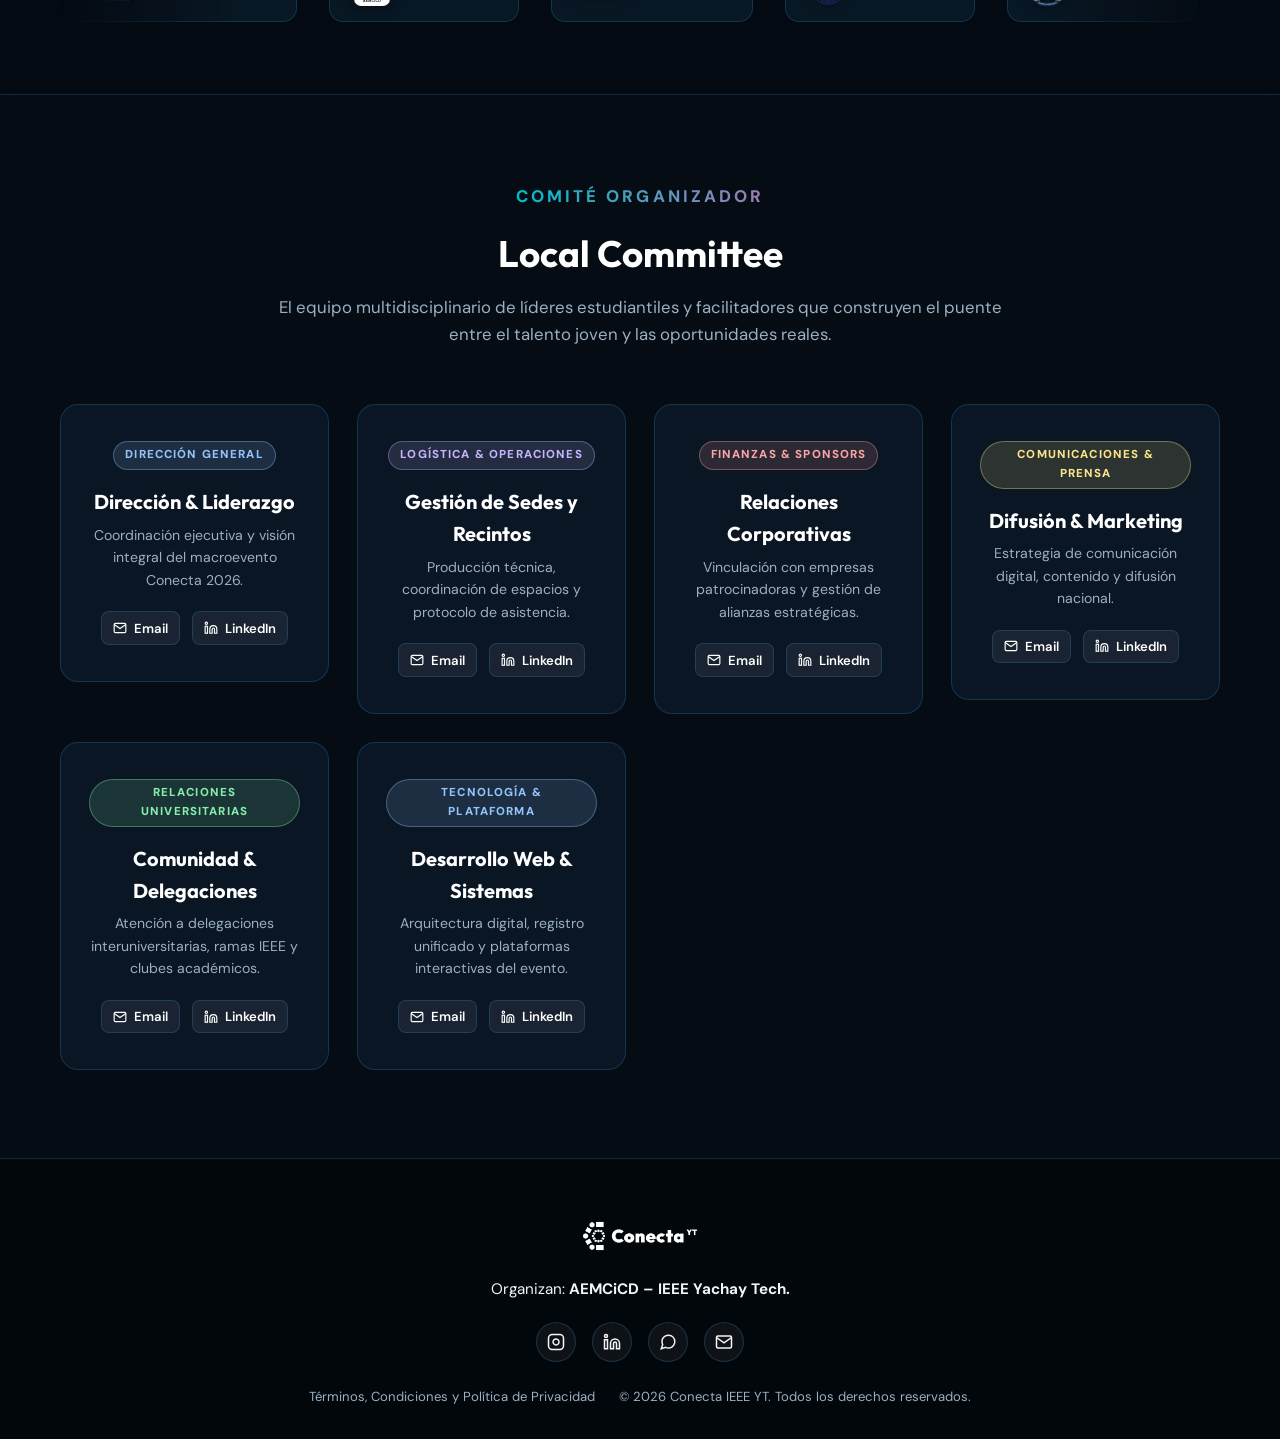
==== commit 0883bed2: "feat: restore full-page frosted glass translucency and vibrant pastel particles across all sections " ====
--- a/index.html
+++ b/index.html
@@ -11,7 +11,7 @@
   <link rel="preconnect" href="https://fonts.googleapis.com">
   <link rel="preconnect" href="https://fonts.gstatic.com" crossorigin>
   <link href="https://fonts.googleapis.com/css2?family=DM+Sans:ital,opsz,wght@0,9..40,100..1000;1,9..40,100..1000&family=Outfit:wght@100..900&display=swap" rel="stylesheet">
-  <link rel="stylesheet" href="styles-hub.css?v=33.0">
+  <link rel="stylesheet" href="styles-hub.css?v=34.0">
 </head>
 <body>
 
@@ -373,8 +373,8 @@
     </div>
   </div>
 
-  <script src="assets/js/kinetic-mesh.js?v=33.0"></script>
-  <script src="assets/js/page-transitions.js?v=33.0"></script>
-  <script src="script-hub.js?v=33.0"></script>
+  <script src="assets/js/kinetic-mesh.js?v=34.0"></script>
+  <script src="assets/js/page-transitions.js?v=34.0"></script>
+  <script src="script-hub.js?v=34.0"></script>
 </body>
 </html>
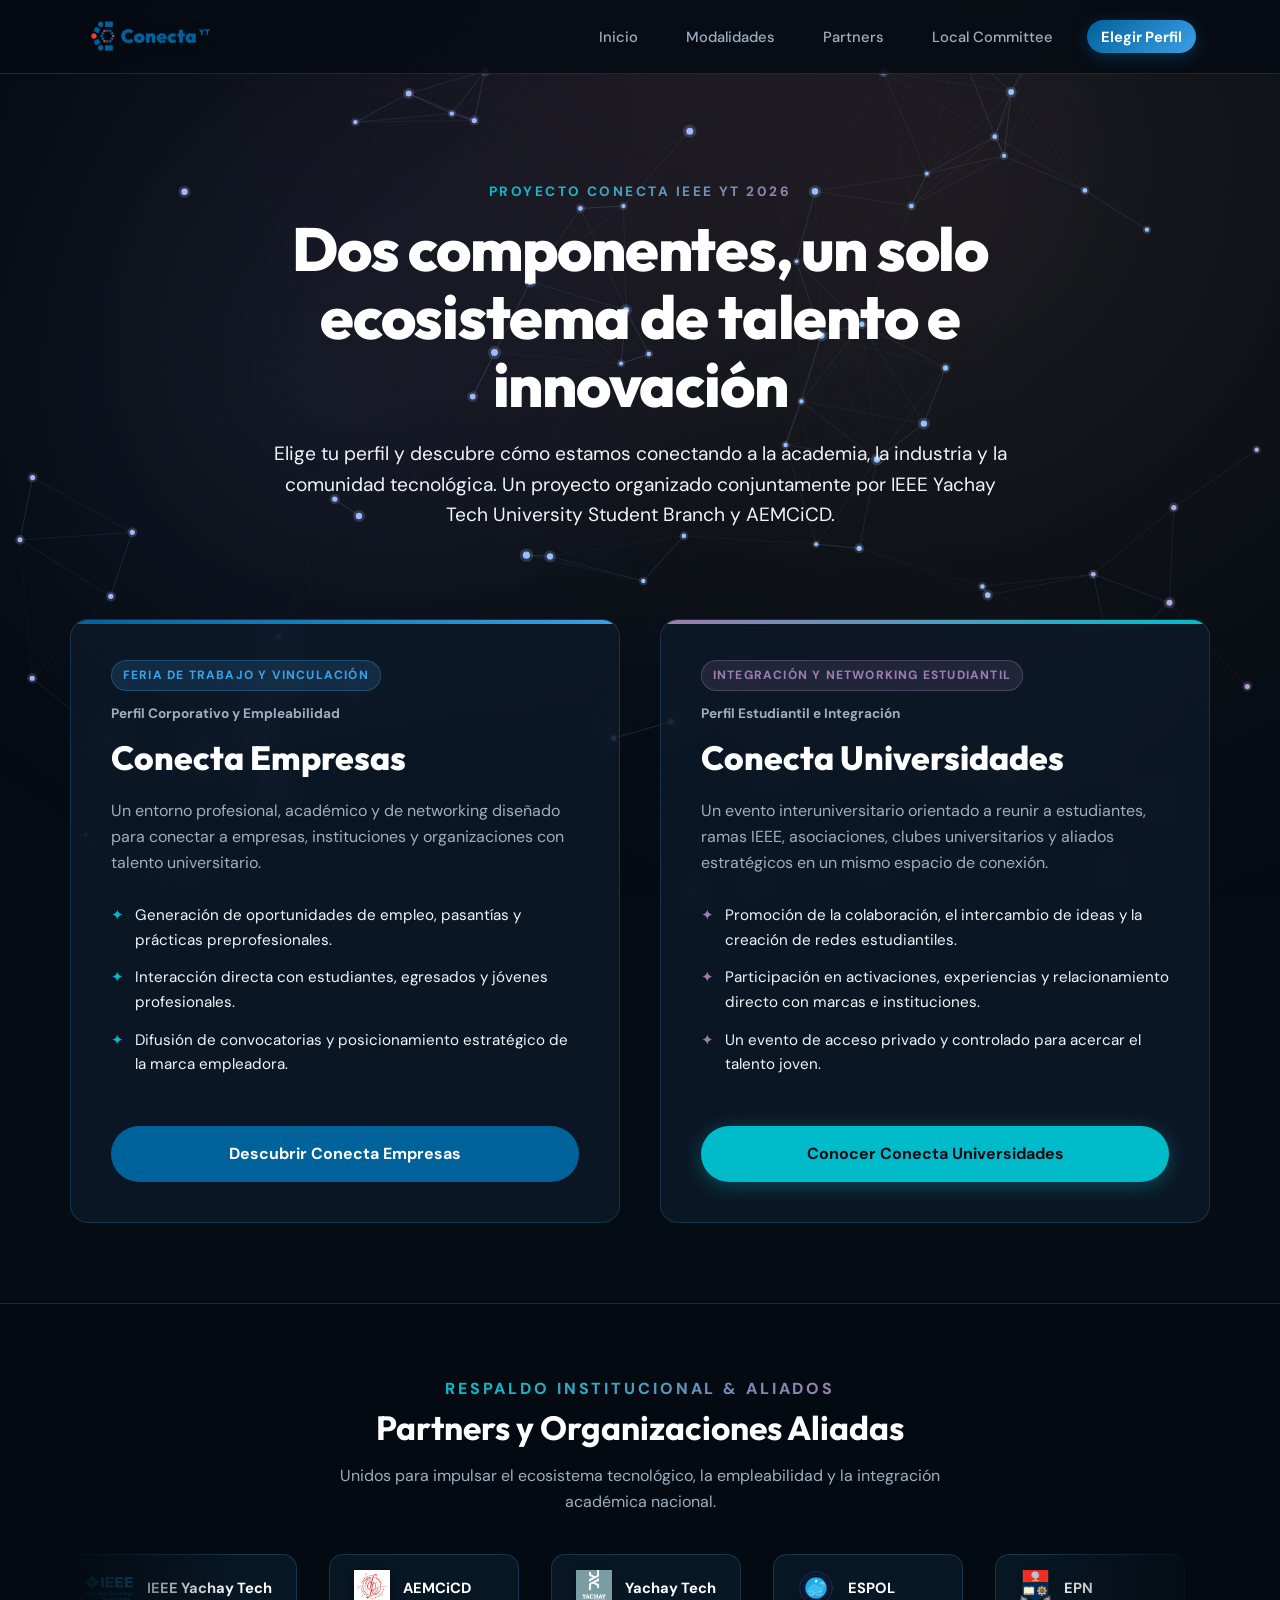
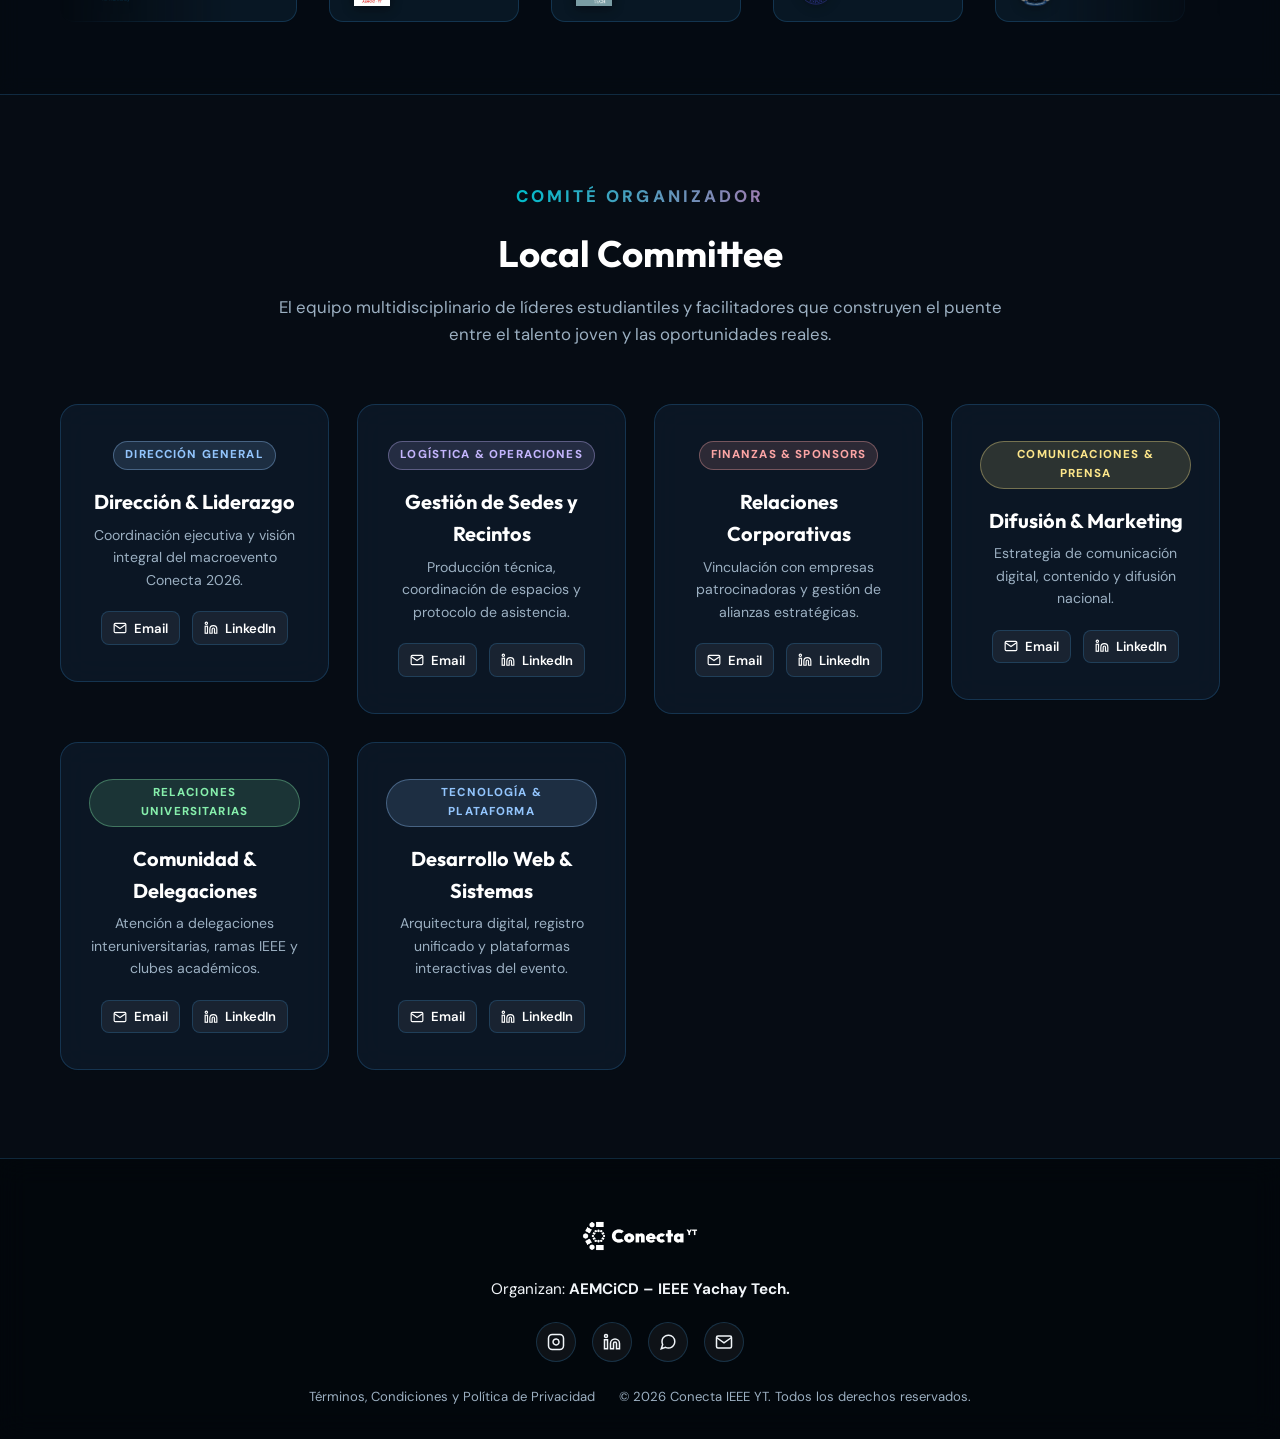
==== commit cfc1b97c: "fix: images" ====
--- a/index.html
+++ b/index.html
@@ -117,7 +117,7 @@
               <span>IEEE Yachay Tech</span>
             </div>
             <div class="partner-item">
-              <img src="assets/logos/institutions/aemcicd.svg?v=2026.1" alt="AEMCiCD" class="partner-logo-img" width="36" height="36">
+              <img src="assets/logos/institutions/aemcicd.png?v=2026.1" alt="AEMCiCD" class="partner-logo-img" width="36" height="36">
               <span>AEMCiCD</span>
             </div>
             <div class="partner-item">
@@ -162,7 +162,7 @@
               <span>IEEE Yachay Tech</span>
             </div>
             <div class="partner-item">
-              <img src="assets/logos/institutions/aemcicd.svg?v=2026.1" alt="AEMCiCD" class="partner-logo-img" width="36" height="36">
+              <img src="assets/logos/institutions/aemcicd.png?v=2026.1" alt="AEMCiCD" class="partner-logo-img" width="36" height="36">
               <span>AEMCiCD</span>
             </div>
             <div class="partner-item">
--- a/styles-hub.css
+++ b/styles-hub.css
@@ -337,7 +337,7 @@
 }
 
 .card-universidades::before {
-  background: linear-gradient(90deg, #fb7185, #c084fc, #fdba74);
+  background: linear-gradient(90deg, #9d7cb0, #00bcca);
 }
 
 .card-hub:hover {
@@ -352,8 +352,8 @@
 }
 
 .card-universidades:hover { 
-  border-color: #fb7185; 
-  box-shadow: 0 16px 40px rgba(251, 113, 133, 0.35);
+  border-color: var(--escuela-purpura); 
+  box-shadow: 0 16px 40px rgba(157, 124, 176, 0.35);
 }
 
 .hub-tag {
@@ -368,7 +368,7 @@
 }
 
 .tag-empresas { background: rgba(60, 159, 230, 0.15); color: var(--azul-claro); border: 1px solid rgba(60, 159, 230, 0.3); }
-.tag-universidades { background: rgba(251, 113, 133, 0.15); color: #fb7185; border: 1px solid rgba(251, 113, 133, 0.35); }
+.tag-universidades { background: rgba(157,124,176,0.15); color: var(--escuela-purpura); border: 1px solid rgba(157,124,176,0.35); }
 
 .perfil-subtitle {
   font-size: 0.85rem;
@@ -414,7 +414,7 @@
 }
 
 .card-universidades .hub-points li::before {
-  color: #fb7185;
+  color: var(--escuela-purpura);
 }
 
 .card-footer-hub {
@@ -442,13 +442,15 @@
 }
 
 .btn-hub-universidades {
-  background: linear-gradient(135deg, #f43f5e 0%, #c084fc 60%, #e879f9 100%);
-  color: var(--blanco);
-  box-shadow: 0 4px 20px rgba(244, 63, 94, 0.4);
+  background: var(--escuela-cian);
+  color: #0d0a14;
+  box-shadow: 0 4px 20px rgba(0,188,202,0.32);
 }
 .btn-hub-universidades:hover {
+  background: #0095a1;
+  color: var(--blanco);
   transform: scale(1.03);
-  box-shadow: 0 8px 30px rgba(244, 63, 94, 0.65);
+  box-shadow: 0 8px 30px rgba(0,188,202,0.45);
 }
 
 /* =========================================================
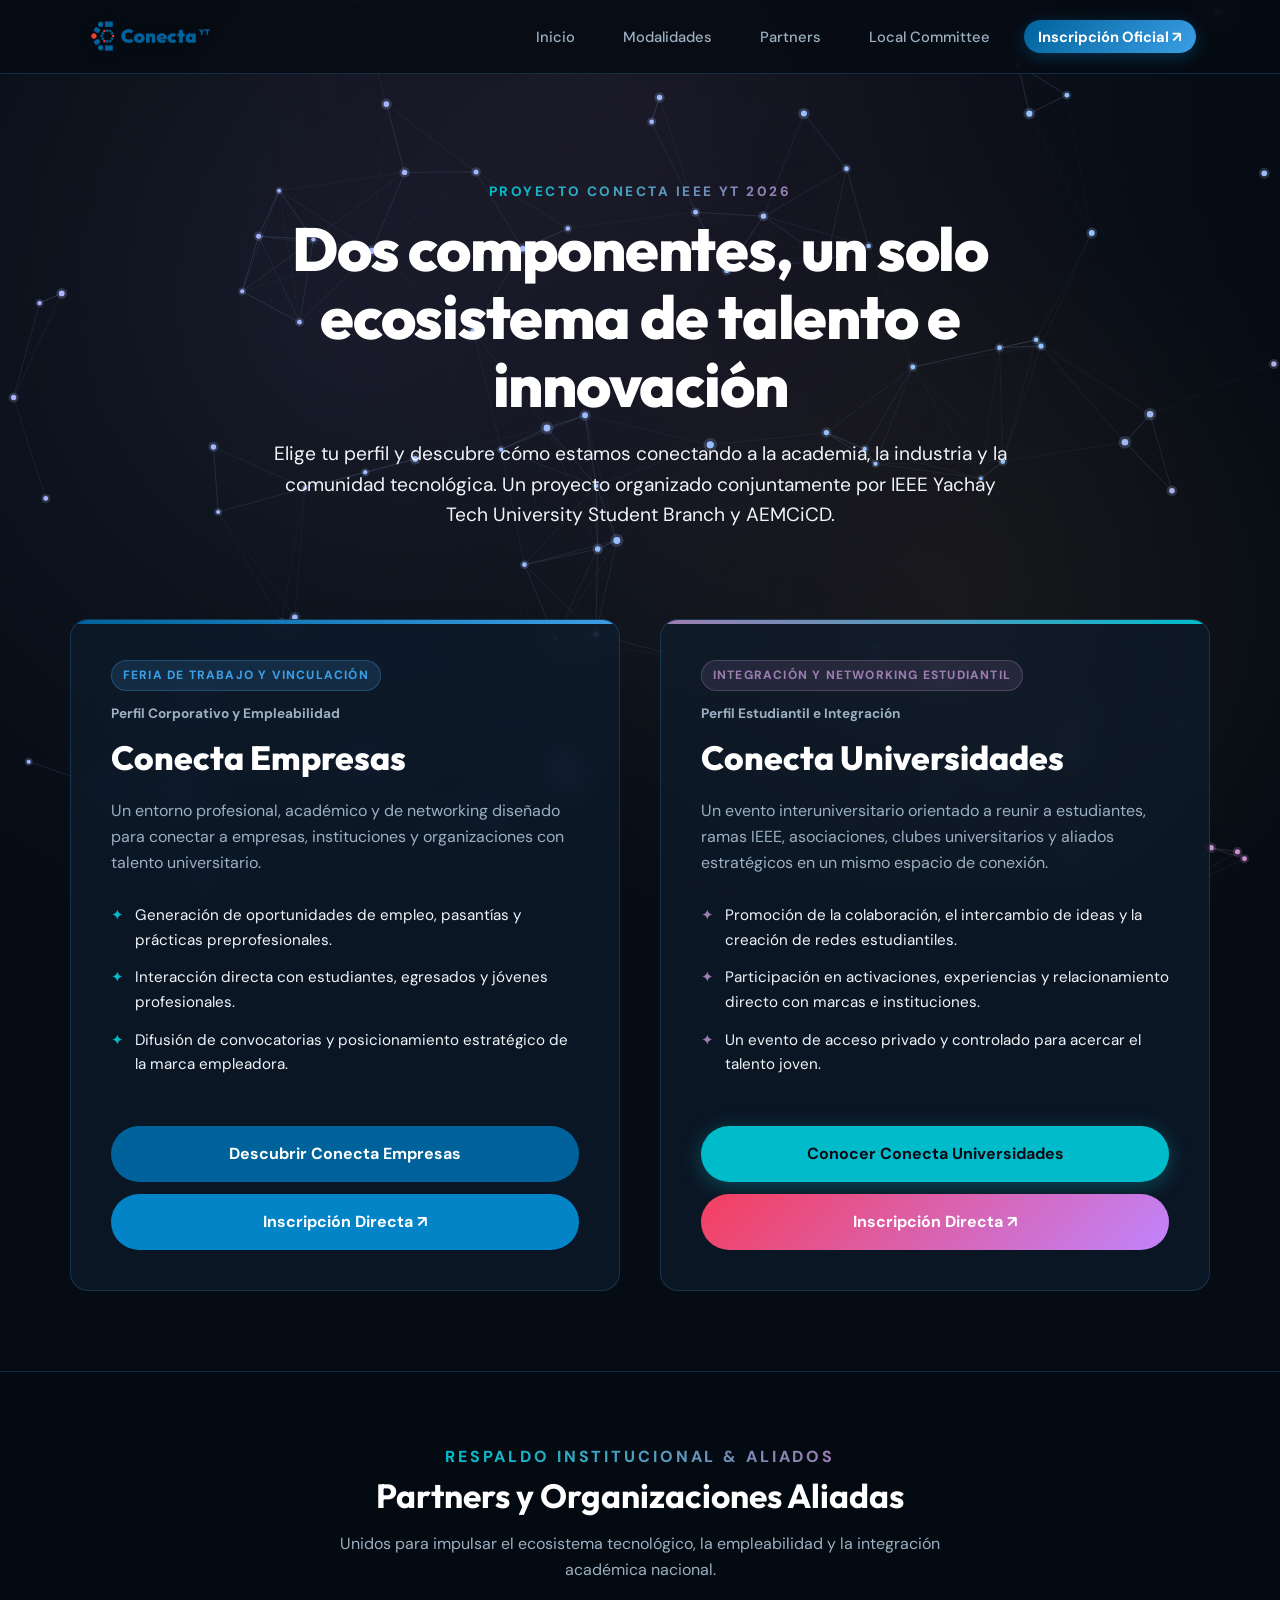
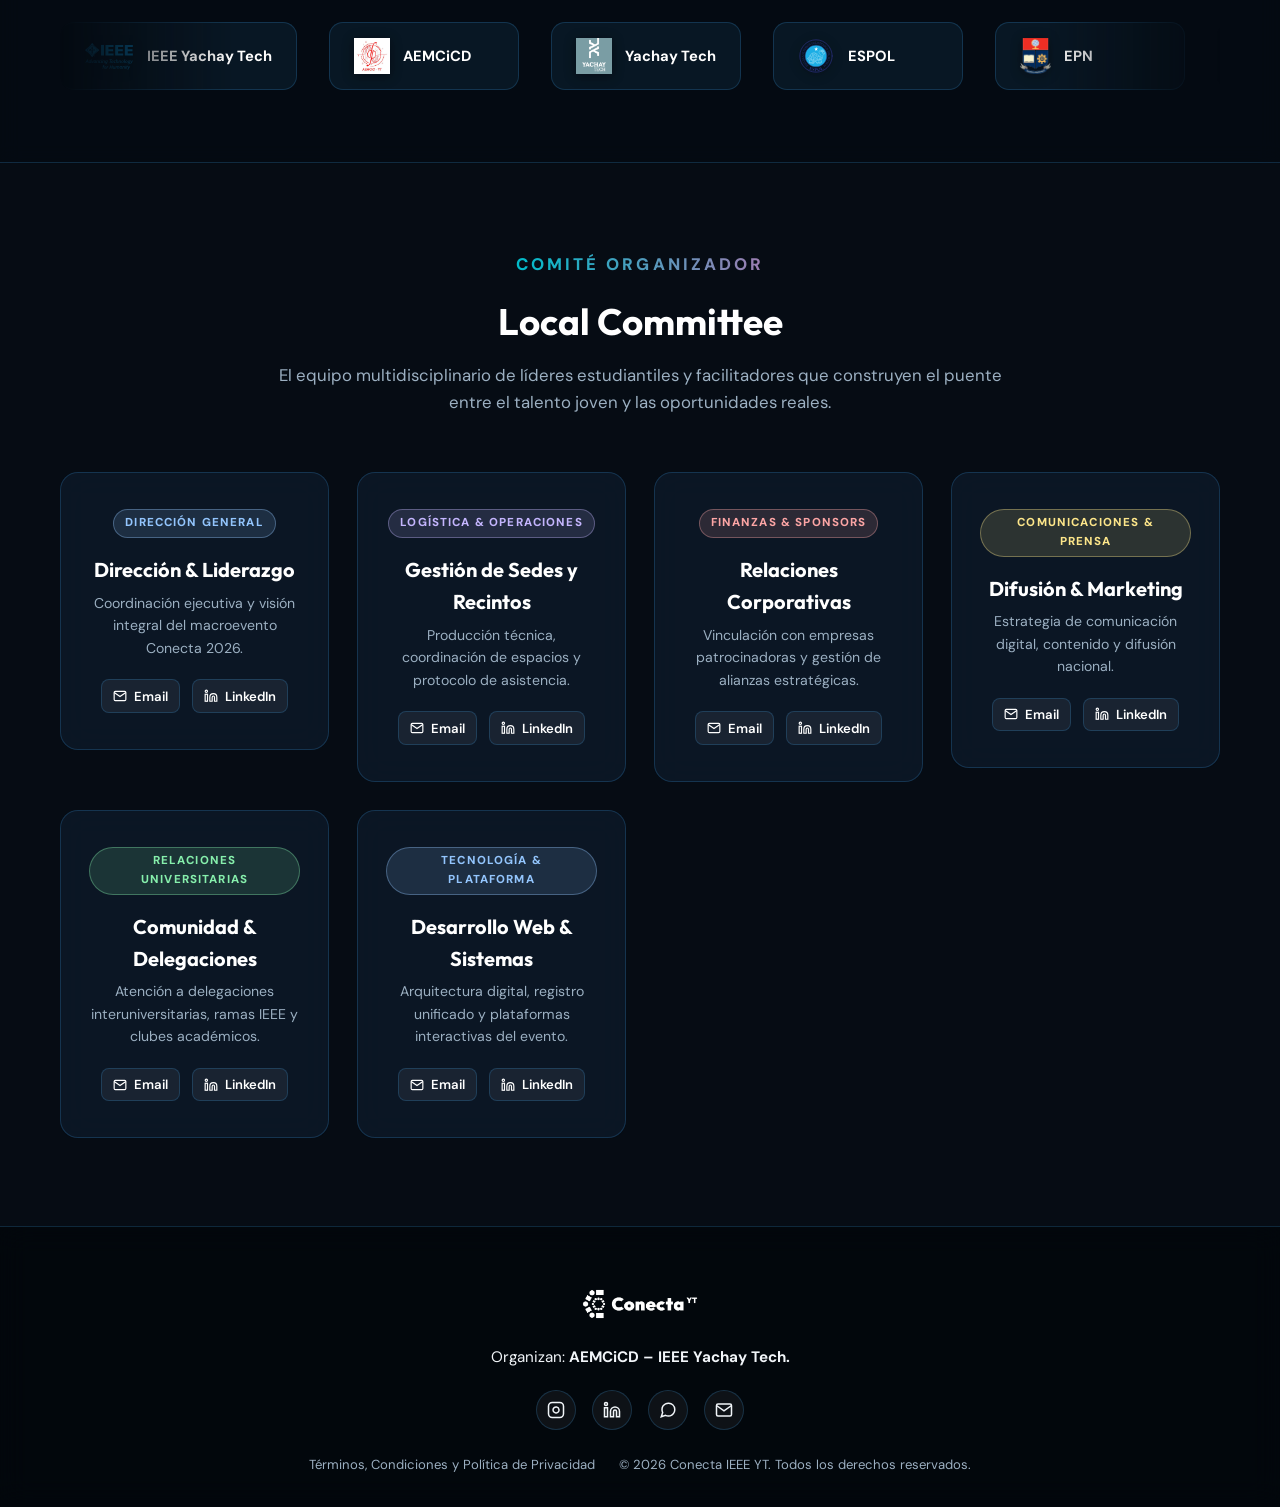
==== commit 6f7702fa: "feat: redirect direct access buttons to official Microsoft Forms and recognize Mateo197802 in contri" ====
--- a/index.html
+++ b/index.html
@@ -32,7 +32,7 @@
           <li><a href="#selector">Modalidades</a></li>
           <li><a href="#partners">Partners</a></li>
           <li><a href="#comite">Local Committee</a></li>
-          <li><a class="nav-cta" href="#selector">Elegir Perfil</a></li>
+          <li><a class="nav-cta" href="https://forms.cloud.microsoft/r/WfhkCradvM" target="_blank" rel="noopener">Inscripción Oficial ↗</a></li>
         </ul>
       </nav>
     </div>
@@ -71,8 +71,9 @@
             <li>Difusión de convocatorias y posicionamiento estratégico de la marca empleadora.</li>
           </ul>
 
-          <div class="card-footer-hub">
+          <div class="card-footer-hub" style="display: flex; gap: 0.75rem; flex-wrap: wrap;">
             <a href="empresas/index.html" class="btn-hub btn-hub-empresas">Descubrir Conecta Empresas</a>
+            <a href="https://forms.cloud.microsoft/r/WfhkCradvM" target="_blank" rel="noopener" class="btn-hub" style="background: #0284c7; color: #ffffff; text-decoration: none; font-weight: 700;">Inscripción Directa ↗</a>
           </div>
         </article>
 
@@ -93,8 +94,9 @@
             <li>Un evento de acceso privado y controlado para acercar el talento joven.</li>
           </ul>
 
-          <div class="card-footer-hub">
+          <div class="card-footer-hub" style="display: flex; gap: 0.75rem; flex-wrap: wrap;">
             <a href="universidades/index.html" class="btn-hub btn-hub-universidades">Conocer Conecta Universidades</a>
+            <a href="https://forms.cloud.microsoft/r/WfhkCradvM" target="_blank" rel="noopener" class="btn-hub" style="background: linear-gradient(135deg, #f43f5e 0%, #c084fc 100%); color: #ffffff; text-decoration: none; font-weight: 700;">Inscripción Directa ↗</a>
           </div>
         </article>
 
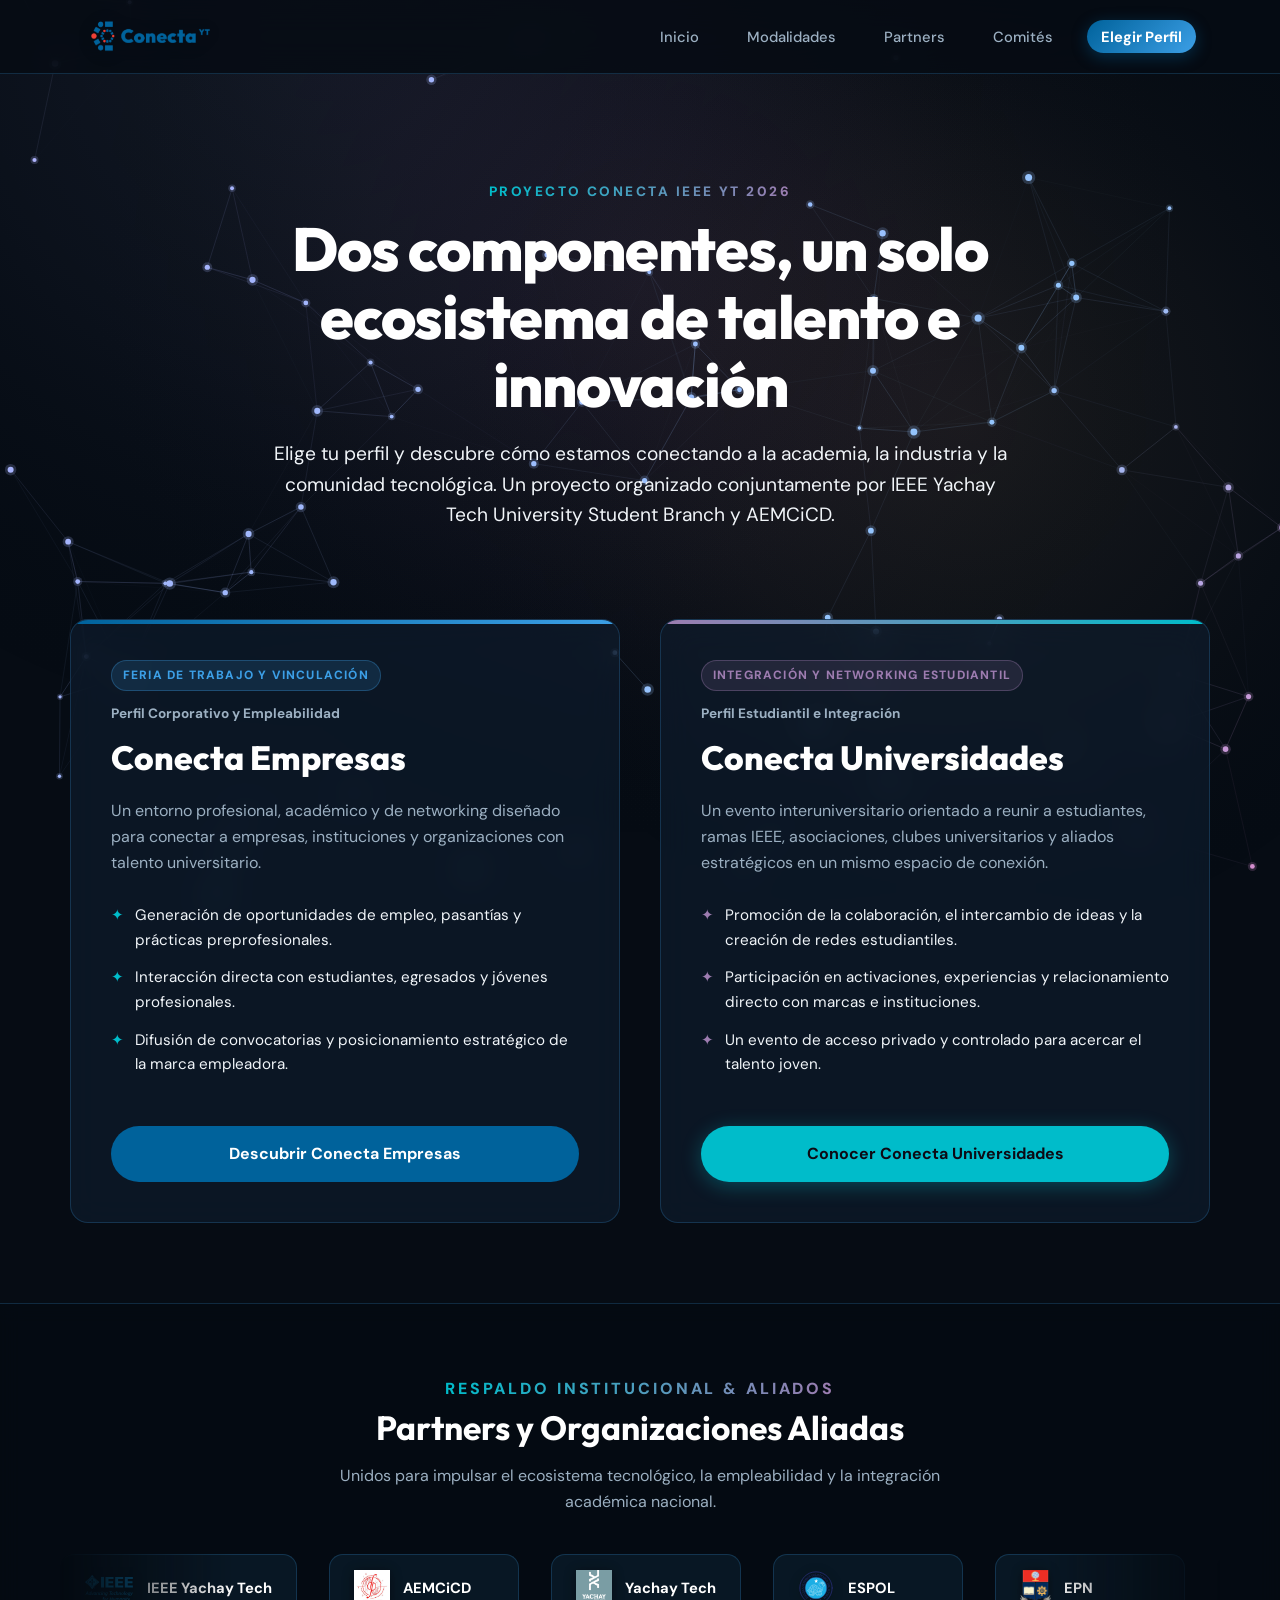
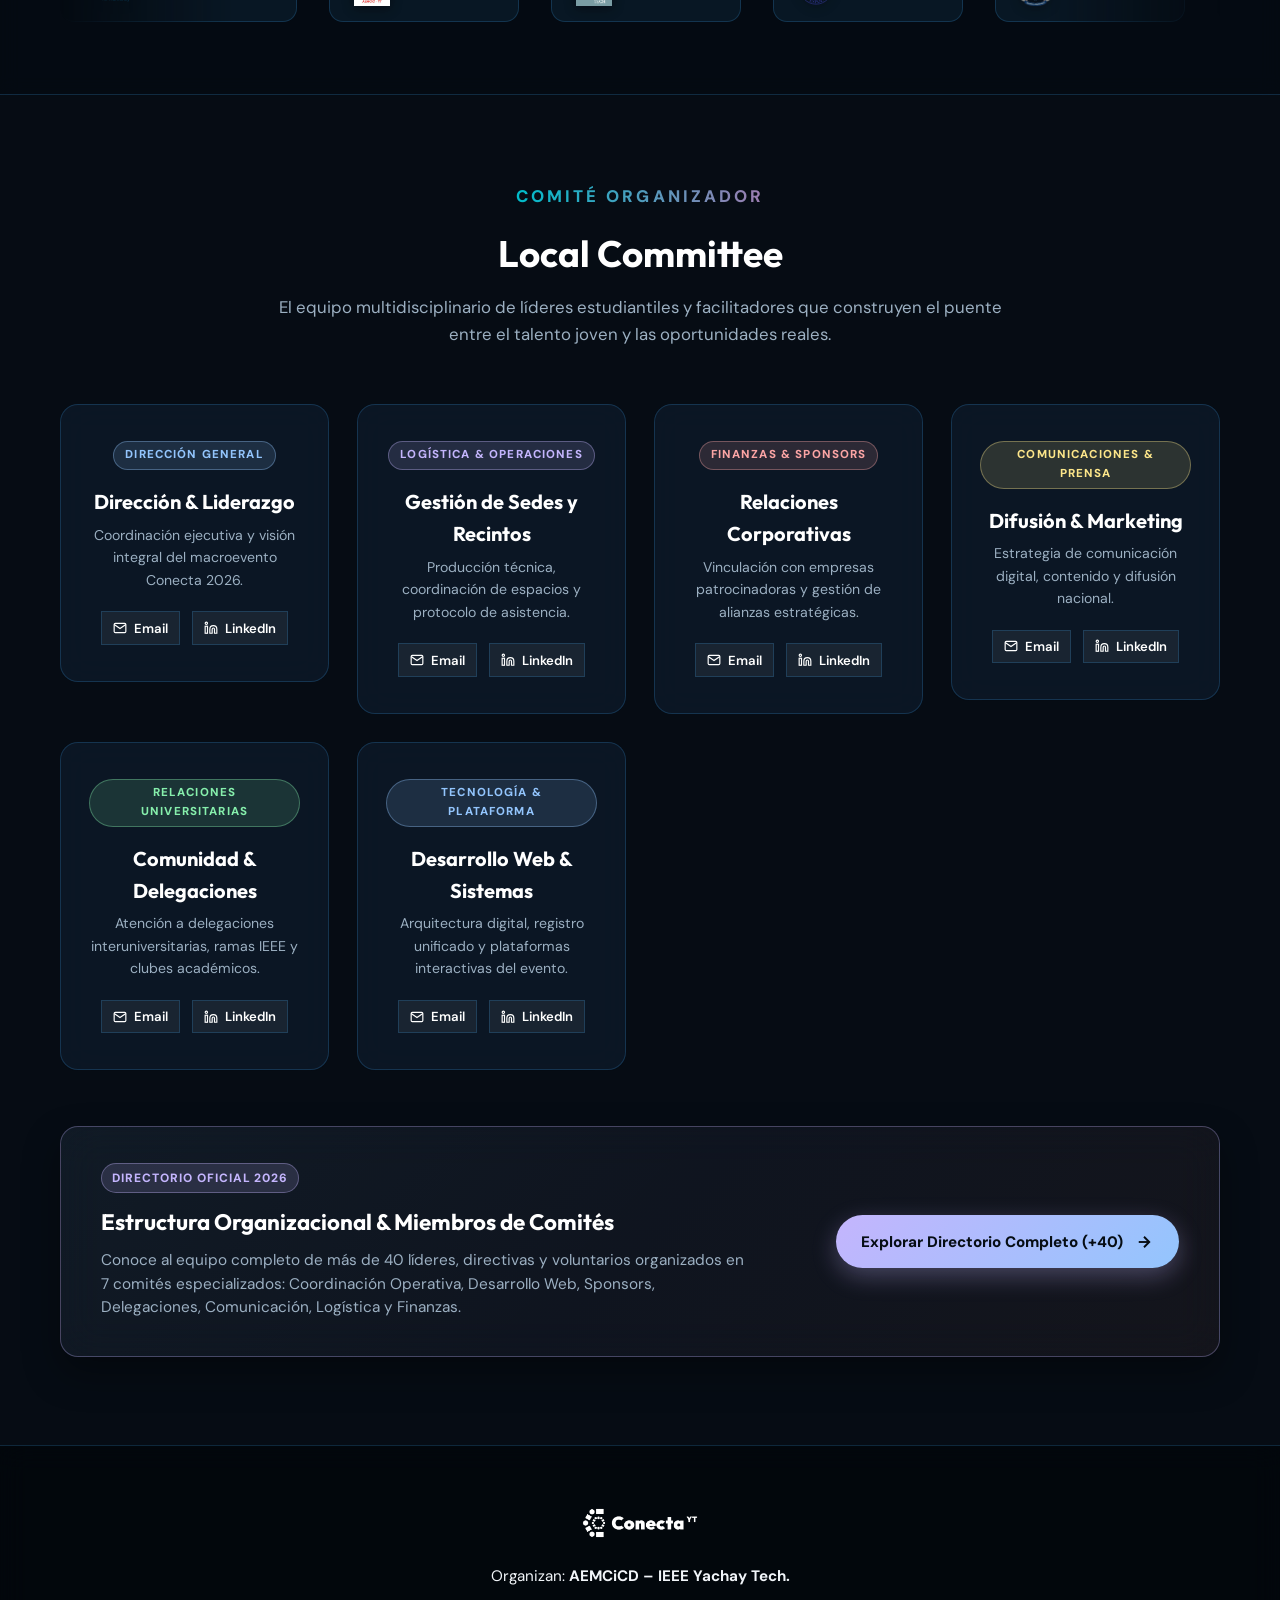
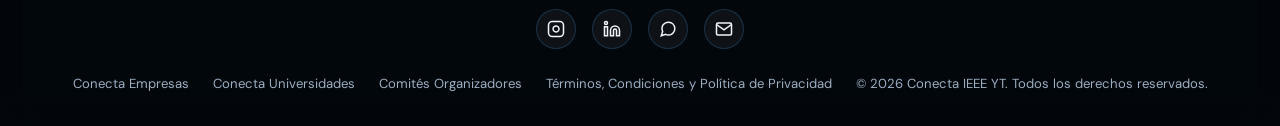
==== commit 731112eb: "feat: subpagina oficial de comites organizadores, enlaces directos en Home y consolidacion de regist" ====
--- a/index.html
+++ b/index.html
@@ -31,8 +31,8 @@
           <li><a href="#inicio">Inicio</a></li>
           <li><a href="#selector">Modalidades</a></li>
           <li><a href="#partners">Partners</a></li>
-          <li><a href="#comite">Local Committee</a></li>
-          <li><a class="nav-cta" href="https://forms.cloud.microsoft/r/WfhkCradvM" target="_blank" rel="noopener">Inscripción Oficial ↗</a></li>
+          <li><a href="comites/index.html">Comités</a></li>
+          <li><a class="nav-cta" href="#selector">Elegir Perfil</a></li>
         </ul>
       </nav>
     </div>
@@ -71,9 +71,8 @@
             <li>Difusión de convocatorias y posicionamiento estratégico de la marca empleadora.</li>
           </ul>
 
-          <div class="card-footer-hub" style="display: flex; gap: 0.75rem; flex-wrap: wrap;">
+          <div class="card-footer-hub">
             <a href="empresas/index.html" class="btn-hub btn-hub-empresas">Descubrir Conecta Empresas</a>
-            <a href="https://forms.cloud.microsoft/r/WfhkCradvM" target="_blank" rel="noopener" class="btn-hub" style="background: #0284c7; color: #ffffff; text-decoration: none; font-weight: 700;">Inscripción Directa ↗</a>
           </div>
         </article>
 
@@ -94,9 +93,8 @@
             <li>Un evento de acceso privado y controlado para acercar el talento joven.</li>
           </ul>
 
-          <div class="card-footer-hub" style="display: flex; gap: 0.75rem; flex-wrap: wrap;">
+          <div class="card-footer-hub">
             <a href="universidades/index.html" class="btn-hub btn-hub-universidades">Conocer Conecta Universidades</a>
-            <a href="https://forms.cloud.microsoft/r/WfhkCradvM" target="_blank" rel="noopener" class="btn-hub" style="background: linear-gradient(135deg, #f43f5e 0%, #c084fc 100%); color: #ffffff; text-decoration: none; font-weight: 700;">Inscripción Directa ↗</a>
           </div>
         </article>
 
@@ -328,6 +326,22 @@
           </article>
 
         </div>
+
+        <!-- Banner Enlace Directo a la Subpágina de Comités -->
+        <div class="comites-directory-banner">
+          <div class="comites-directory-content">
+            <span class="comites-directory-badge">Directorio Oficial 2026</span>
+            <h3>Estructura Organizacional &amp; Miembros de Comités</h3>
+            <p>Conoce al equipo completo de más de 40 líderes, directivas y voluntarios organizados en 7 comités especializados: Coordinación Operativa, Desarrollo Web, Sponsors, Delegaciones, Comunicación, Logística y Finanzas.</p>
+          </div>
+          <div class="comites-directory-action">
+            <a href="comites/index.html" class="btn-comites-primary">
+              <span>Explorar Directorio Completo (+40)</span>
+              <svg width="18" height="18" viewBox="0 0 24 24" fill="none" stroke="currentColor" stroke-width="2.5"><line x1="5" y1="12" x2="19" y2="12"/><polyline points="12 5 19 12 12 19"/></svg>
+            </a>
+          </div>
+        </div>
+
       </div>
     </section>
   </main>
@@ -358,6 +372,9 @@
       </div>
 
       <div class="footer-bottom-links">
+        <a href="empresas/index.html">Conecta Empresas</a>
+        <a href="universidades/index.html">Conecta Universidades</a>
+        <a href="comites/index.html">Comités Organizadores</a>
         <a href="#" class="legal-trigger">Términos, Condiciones y Política de Privacidad</a>
         <span>© 2026 Conecta IEEE YT. Todos los derechos reservados.</span>
       </div>
--- a/styles-hub.css
+++ b/styles-hub.css
@@ -668,13 +668,115 @@
   background: rgba(255, 255, 255, 0.06);
   border: 1px solid var(--linea-glass);
   padding: 0.4em 0.85em;
-  border-radius: 8px;
+  border-radius: var(--radius-sm);
   transition: all var(--transition);
 }
 
 .comm-btn:hover {
-  background: var(--azul-ieee);
-  border-color: var(--azul-claro);
+  background: rgba(255, 255, 255, 0.15);
+  border-color: rgba(255, 255, 255, 0.3);
+  color: var(--blanco);
+  transform: translateY(-2px);
+}
+
+/* =========================================================
+   BANNER DIRECTORIO COMPLETO DE COMITÉS (ENLACE HOME -> COMITÉS)
+   ========================================================= */
+.comites-directory-banner {
+  margin-top: 3.5rem;
+  background: linear-gradient(135deg, rgba(147, 197, 253, 0.08) 0%, rgba(196, 181, 253, 0.05) 50%, rgba(252, 165, 165, 0.06) 100%);
+  border: 1px solid rgba(196, 181, 253, 0.3);
+  border-radius: var(--radius);
+  padding: 2.25rem 2.5rem;
+  backdrop-filter: blur(20px);
+  -webkit-backdrop-filter: blur(20px);
+  display: flex;
+  align-items: center;
+  justify-content: space-between;
+  gap: 2rem;
+  box-shadow: 0 16px 36px rgba(0, 0, 0, 0.35);
+  transition: transform var(--transition), border-color var(--transition), box-shadow var(--transition);
+}
+
+.comites-directory-banner:hover {
+  border-color: rgba(196, 181, 253, 0.55);
+  transform: translateY(-3px);
+  box-shadow: 0 20px 44px rgba(196, 181, 253, 0.15);
+}
+
+.comites-directory-badge {
+  display: inline-block;
+  font-size: 0.75rem;
+  font-weight: 800;
+  text-transform: uppercase;
+  letter-spacing: 0.08em;
+  color: #c4b5fd;
+  background: rgba(196, 181, 253, 0.15);
+  border: 1px solid rgba(196, 181, 253, 0.35);
+  padding: 0.35em 0.85em;
+  border-radius: 999px;
+  margin-bottom: 0.75rem;
+}
+
+.comites-directory-content h3 {
+  font-family: var(--font-display);
+  font-size: 1.4rem;
+  color: var(--blanco);
+  margin-bottom: 0.5rem;
+}
+
+.comites-directory-content p {
+  color: var(--texto-muted);
+  font-size: 0.96rem;
+  line-height: 1.55;
+  max-width: 650px;
+}
+
+.comites-directory-action {
+  flex-shrink: 0;
+}
+
+.btn-comites-primary {
+  display: inline-flex;
+  align-items: center;
+  gap: 0.75rem;
+  background: linear-gradient(135deg, #c4b5fd 0%, #93c5fd 100%);
+  color: #060d14 !important;
+  font-weight: 800;
+  font-size: 0.95rem;
+  padding: 0.9rem 1.6rem;
+  border-radius: 999px;
+  text-decoration: none;
+  box-shadow: 0 8px 24px rgba(196, 181, 253, 0.3);
+  transition: transform var(--transition), box-shadow var(--transition);
+}
+
+.btn-comites-primary:hover {
+  transform: translateY(-2px) scale(1.02);
+  box-shadow: 0 12px 30px rgba(196, 181, 253, 0.45);
+}
+
+.btn-comites-primary svg {
+  transition: transform var(--transition);
+}
+
+.btn-comites-primary:hover svg {
+  transform: translateX(3px);
+}
+
+@media (max-width: 850px) {
+  .comites-directory-banner {
+    flex-direction: column;
+    align-items: flex-start;
+    padding: 1.75rem;
+  }
+  .comites-directory-action {
+    width: 100%;
+  }
+  .btn-comites-primary {
+    width: 100%;
+    justify-content: center;
+  }
 }
 
 /* =========================================================
@@ -701,7 +803,9 @@
 
 .footer-brand-logo img {
   height: 42px;
+  max-width: 260px;
   width: auto;
+  object-fit: contain;
   display: block;
   margin: 0 auto;
 }
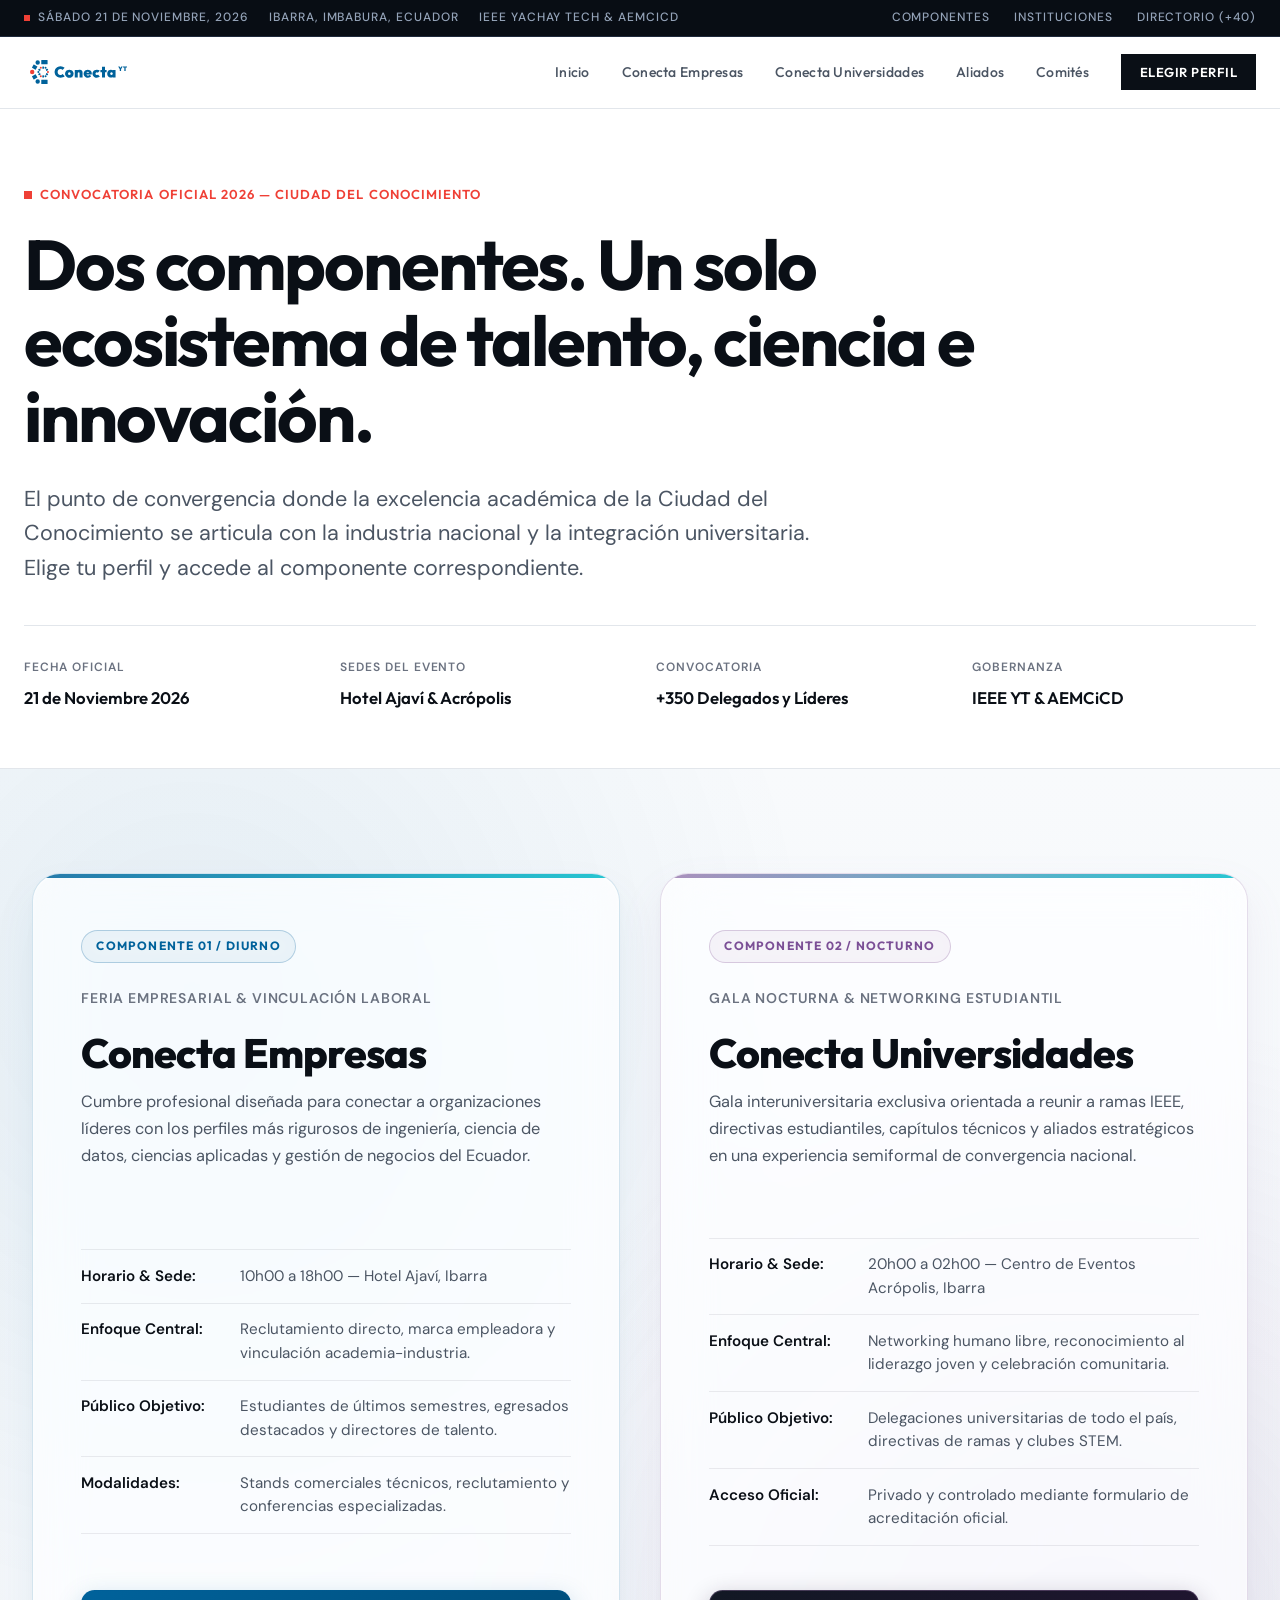
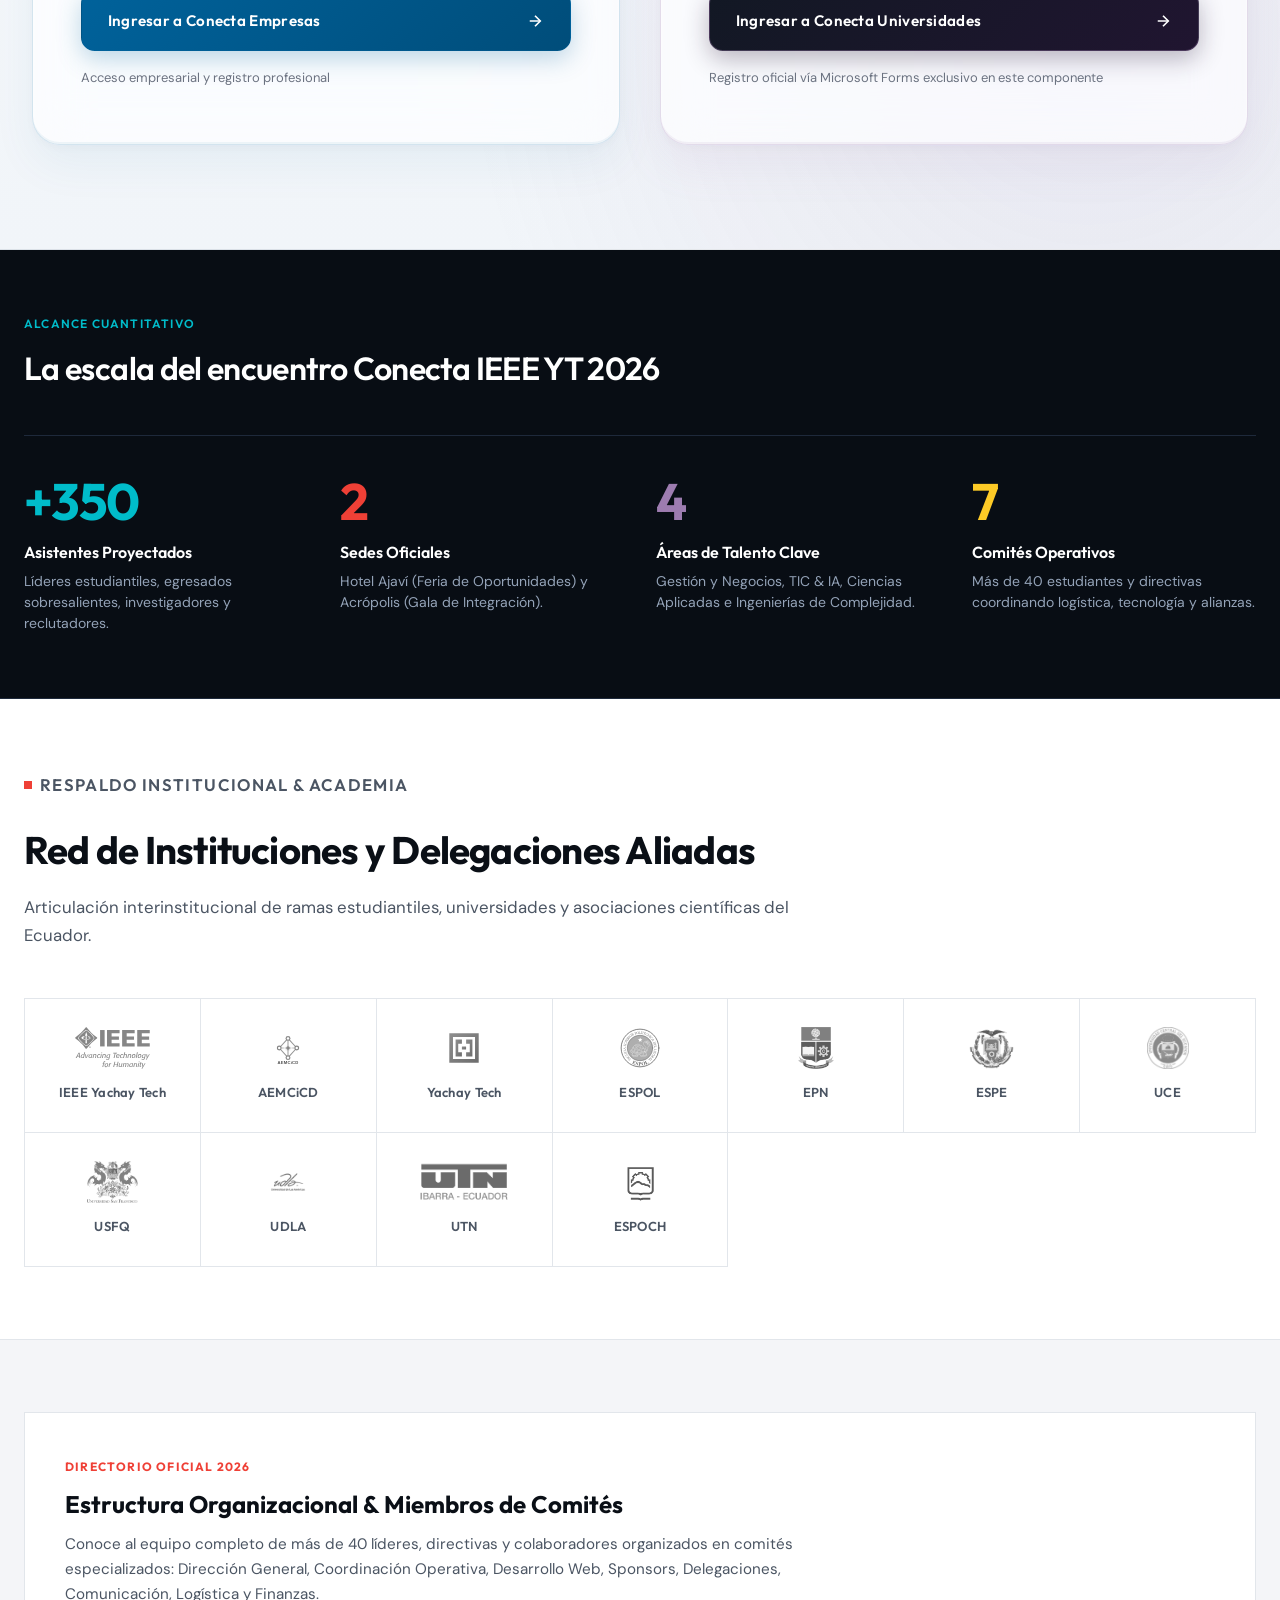
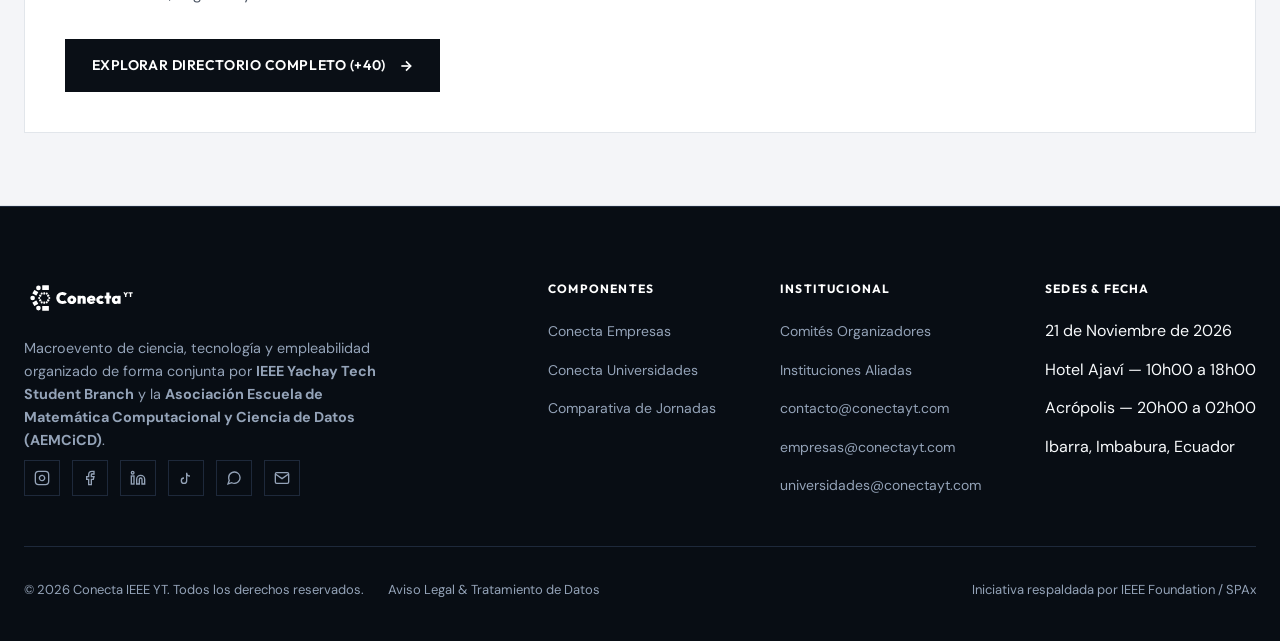
==== commit f5ac0fe8: "feat: rediseño editorial completo, mallas interactivas MIT, tarjetas glassmorphism y retiro de preci" ====
--- a/index.html
+++ b/index.html
@@ -3,345 +3,283 @@
 <head>
   <meta charset="UTF-8">
   <meta name="viewport" content="width=device-width, initial-scale=1.0">
-  <title>Conecta IEEE YT 2026 | Portal Principal</title>
-  <meta name="description" content="Proyecto Conecta IEEE YT 2026 — Dos componentes, un solo ecosistema de talento e innovación. Organizado conjuntamente por IEEE Yachay Tech Student Branch y AEMCiCD.">
-  <meta name="theme-color" content="#070e15">
-  <link rel="icon" type="image/png" sizes="32x32" href="assets/logos/conectayt_logo_isocolor.png">
-  <link rel="apple-touch-icon" href="assets/logos/conectayt_logo_isocolor.png">
+  <title>Conecta IEEE YT 2026 | Portal Central</title>
+  <meta name="description" content="Conecta IEEE YT 2026 — Dos componentes, un solo ecosistema de talento, ciencia e innovación. Conecta Empresas y Conecta Universidades en Ibarra, Ecuador. Organizado por IEEE Yachay Tech Student Branch y AEMCiCD.">
+  <meta name="theme-color" content="#080d14">
+  <link rel="icon" type="image/svg+xml" href="assets/logos/svg/favicon/conectayt_fav.svg">
   <link rel="preconnect" href="https://fonts.googleapis.com">
   <link rel="preconnect" href="https://fonts.gstatic.com" crossorigin>
   <link href="https://fonts.googleapis.com/css2?family=DM+Sans:ital,opsz,wght@0,9..40,100..1000;1,9..40,100..1000&family=Outfit:wght@100..900&display=swap" rel="stylesheet">
-  <link rel="stylesheet" href="styles-hub.css?v=34.0">
+  <link rel="stylesheet" href="styles-hub.css?v=2026.editorial">
 </head>
 <body>
+
+  <a class="skip-link" href="#contenido">Saltar al contenido principal</a>
+
+  <!-- ===================== TICKER METADATOS ===================== -->
+  <aside class="meta-ticker-bar" aria-label="Información oficial del macroevento">
+    <div class="meta-ticker-inner">
+      <div class="meta-ticker-left">
+        <span class="meta-ticker-item">
+          <span class="meta-ticker-dot"></span>
+          Sábado 21 de Noviembre, 2026
+        </span>
+        <span class="meta-ticker-item">Ibarra, Imbabura, Ecuador</span>
+        <span class="meta-ticker-item">IEEE Yachay Tech &amp; AEMCiCD</span>
+      </div>
+      <div class="meta-ticker-right">
+        <a href="#experiencias">Componentes</a>
+        <a href="#partners">Instituciones</a>
+        <a href="comites/index.html">Directorio (+40)</a>
+      </div>
+    </div>
+  </aside>
 
   <!-- ===================== ENCABEZADO / NAVBAR ===================== -->
   <header class="site-header-hub" id="inicio">
     <div class="header-inner-hub">
-      <a class="brand-hub" href="index.html" aria-label="Conecta YT 2026, inicio">
-        <img class="brand-logo-img" src="assets/logos/conectayt_logo_hcolor.png" alt="Conecta YT 2026" width="1822" height="601">
+      <a class="brand-hub" href="index.html" aria-label="Conecta IEEE YT 2026, inicio">
+        <img class="brand-logo-img" src="assets/logos/svg/Conecta YT/conectayt_logo_hcolor.svg" alt="Conecta YT 2026" width="220" height="48">
       </a>
 
-      <button type="button" class="nav-toggle-hub" id="navToggle" aria-label="Abrir menú" aria-controls="primaryNav" aria-expanded="false">
+      <button type="button" class="nav-toggle-hub" id="navToggle" aria-label="Abrir menú de navegación" aria-controls="primaryNav" aria-expanded="false">
         <span></span><span></span><span></span>
       </button>
 
       <nav class="nav-hub" id="primaryNav">
         <ul>
           <li><a href="#inicio">Inicio</a></li>
-          <li><a href="#selector">Modalidades</a></li>
-          <li><a href="#partners">Partners</a></li>
+          <li><a href="empresas/index.html">Conecta Empresas</a></li>
+          <li><a href="universidades/index.html">Conecta Universidades</a></li>
+          <li><a href="#partners">Aliados</a></li>
           <li><a href="comites/index.html">Comités</a></li>
-          <li><a class="nav-cta" href="#selector">Elegir Perfil</a></li>
+          <li><a class="nav-cta" href="#experiencias">Elegir Perfil</a></li>
         </ul>
       </nav>
     </div>
   </header>
 
-  <main>
-    <!-- ===================== HERO SECTION ===================== -->
+  <main id="contenido">
+    <!-- ===================== HERO MONOGRÁFICO ===================== -->
     <section class="hero-hub">
       <div class="hero-inner-hub">
-        <p class="eyebrow-hub">Proyecto Conecta IEEE YT 2026</p>
-        <h1>Dos componentes, un solo ecosistema de talento e innovación</h1>
+        <p class="eyebrow-hub">Convocatoria Oficial 2026 — Ciudad del Conocimiento</p>
+        <h1>Dos componentes. Un solo ecosistema de talento, ciencia e innovación.</h1>
         <p class="hero-lead-hub">
-          Elige tu perfil y descubre cómo estamos conectando a la academia, la industria y la comunidad tecnológica. Un proyecto organizado conjuntamente por IEEE Yachay Tech University Student Branch y AEMCiCD.
+          El punto de convergencia donde la excelencia académica de la Ciudad del Conocimiento se articula con la industria nacional y la integración universitaria. Elige tu perfil y accede al componente correspondiente.
         </p>
-      </div>
-    </section>
-
-    <!-- ===================== SELECTOR DUAL ===================== -->
-    <section class="selector-dual-section" id="selector">
+
+        <div class="hero-meta-grid">
+          <div class="hero-meta-item">
+            <span class="hero-meta-label">Fecha Oficial</span>
+            <span class="hero-meta-value">21 de Noviembre 2026</span>
+          </div>
+          <div class="hero-meta-item">
+            <span class="hero-meta-label">Sedes del Evento</span>
+            <span class="hero-meta-value">Hotel Ajaví &amp; Acrópolis</span>
+          </div>
+          <div class="hero-meta-item">
+            <span class="hero-meta-label">Convocatoria</span>
+            <span class="hero-meta-value">+350 Delegados y Líderes</span>
+          </div>
+          <div class="hero-meta-item">
+            <span class="hero-meta-label">Gobernanza</span>
+            <span class="hero-meta-value">IEEE YT &amp; AEMCiCD</span>
+          </div>
+        </div>
+      </div>
+    </section>
+
+    <!-- ===================== SELECTOR DUAL CONTINUO ===================== -->
+    <section class="selector-dual-section" id="experiencias">
       <div class="selector-dual-container">
         
-        <!-- Tarjeta 1: Conecta Empresas -->
-        <article class="card-hub card-empresas">
-          <div class="card-header-hub">
-            <span class="hub-tag tag-empresas">Feria de Trabajo y Vinculación</span>
-            <p class="perfil-subtitle">Perfil Corporativo y Empleabilidad</p>
-            <h3>Conecta Empresas</h3>
-            <p class="card-desc">
-              Un entorno profesional, académico y de networking diseñado para conectar a empresas, instituciones y organizaciones con talento universitario.
+        <!-- Panel 01: Conecta Empresas -->
+        <article class="dual-panel panel-empresas">
+          <div class="dual-panel-header">
+            <div class="panel-index-badge">Componente 01 / Diurno</div>
+            <p class="panel-subtitle">Feria Empresarial &amp; Vinculación Laboral</p>
+            <h2>Conecta Empresas</h2>
+            <p class="panel-desc">
+              Cumbre profesional diseñada para conectar a organizaciones líderes con los perfiles más rigurosos de ingeniería, ciencia de datos, ciencias aplicadas y gestión de negocios del Ecuador.
             </p>
           </div>
 
-          <ul class="hub-points">
-            <li>Generación de oportunidades de empleo, pasantías y prácticas preprofesionales.</li>
-            <li>Interacción directa con estudiantes, egresados y jóvenes profesionales.</li>
-            <li>Difusión de convocatorias y posicionamiento estratégico de la marca empleadora.</li>
+          <ul class="panel-specs-list">
+            <li>
+              <strong>Horario &amp; Sede:</strong>
+              <span>10h00 a 18h00 — Hotel Ajaví, Ibarra</span>
+            </li>
+            <li>
+              <strong>Enfoque Central:</strong>
+              <span>Reclutamiento directo, marca empleadora y vinculación academia-industria.</span>
+            </li>
+            <li>
+              <strong>Público Objetivo:</strong>
+              <span>Estudiantes de últimos semestres, egresados destacados y directores de talento.</span>
+            </li>
+            <li>
+              <strong>Modalidades:</strong>
+              <span>Stands comerciales técnicos, reclutamiento y conferencias especializadas.</span>
+            </li>
           </ul>
 
-          <div class="card-footer-hub">
-            <a href="empresas/index.html" class="btn-hub btn-hub-empresas">Descubrir Conecta Empresas</a>
+          <div class="dual-panel-footer">
+            <a href="empresas/index.html" class="btn-editorial">
+              <span>Ingresar a Conecta Empresas</span>
+              <svg width="18" height="18" viewBox="0 0 24 24" fill="none" stroke="currentColor" stroke-width="2.2"><line x1="5" y1="12" x2="19" y2="12"/><polyline points="12 5 19 12 12 19"/></svg>
+            </a>
+            <span class="panel-schedule-note">Acceso empresarial y registro profesional</span>
           </div>
         </article>
 
-        <!-- Tarjeta 2: Conecta Universidades -->
-        <article class="card-hub card-universidades">
-          <div class="card-header-hub">
-            <span class="hub-tag tag-universidades">Integración y Networking Estudiantil</span>
-            <p class="perfil-subtitle">Perfil Estudiantil e Integración</p>
-            <h3>Conecta Universidades</h3>
-            <p class="card-desc">
-              Un evento interuniversitario orientado a reunir a estudiantes, ramas IEEE, asociaciones, clubes universitarios y aliados estratégicos en un mismo espacio de conexión.
+        <!-- Panel 02: Conecta Universidades -->
+        <article class="dual-panel panel-universidades">
+          <div class="dual-panel-header">
+            <div class="panel-index-badge">Componente 02 / Nocturno</div>
+            <p class="panel-subtitle">Gala Nocturna &amp; Networking Estudiantil</p>
+            <h2>Conecta Universidades</h2>
+            <p class="panel-desc">
+              Gala interuniversitaria exclusiva orientada a reunir a ramas IEEE, directivas estudiantiles, capítulos técnicos y aliados estratégicos en una experiencia semiformal de convergencia nacional.
             </p>
           </div>
 
-          <ul class="hub-points">
-            <li>Promoción de la colaboración, el intercambio de ideas y la creación de redes estudiantiles.</li>
-            <li>Participación en activaciones, experiencias y relacionamiento directo con marcas e instituciones.</li>
-            <li>Un evento de acceso privado y controlado para acercar el talento joven.</li>
+          <ul class="panel-specs-list">
+            <li>
+              <strong>Horario &amp; Sede:</strong>
+              <span>20h00 a 02h00 — Centro de Eventos Acrópolis, Ibarra</span>
+            </li>
+            <li>
+              <strong>Enfoque Central:</strong>
+              <span>Networking humano libre, reconocimiento al liderazgo joven y celebración comunitaria.</span>
+            </li>
+            <li>
+              <strong>Público Objetivo:</strong>
+              <span>Delegaciones universitarias de todo el país, directivas de ramas y clubes STEM.</span>
+            </li>
+            <li>
+              <strong>Acceso Oficial:</strong>
+              <span>Privado y controlado mediante formulario de acreditación oficial.</span>
+            </li>
           </ul>
 
-          <div class="card-footer-hub">
-            <a href="universidades/index.html" class="btn-hub btn-hub-universidades">Conocer Conecta Universidades</a>
+          <div class="dual-panel-footer">
+            <a href="universidades/index.html" class="btn-editorial">
+              <span>Ingresar a Conecta Universidades</span>
+              <svg width="18" height="18" viewBox="0 0 24 24" fill="none" stroke="currentColor" stroke-width="2.2"><line x1="5" y1="12" x2="19" y2="12"/><polyline points="12 5 19 12 12 19"/></svg>
+            </a>
+            <span class="panel-schedule-note">Registro oficial vía Microsoft Forms exclusivo en este componente</span>
           </div>
         </article>
 
       </div>
     </section>
 
-    <!-- ===================== CARRUSEL DE SPONSORS & PARTNERS ===================== -->
+    <!-- ===================== STRIP EDITORIAL DE IMPACTO ===================== -->
+    <section class="impact-strip-section" aria-label="Métricas de alcance del evento">
+      <div class="impact-strip-inner">
+        <div class="impact-header">
+          <p class="eyebrow-dark">Alcance Cuantitativo</p>
+          <h3>La escala del encuentro Conecta IEEE YT 2026</h3>
+        </div>
+
+        <div class="impact-grid">
+          <div class="impact-item">
+            <span class="impact-number">+350</span>
+            <span class="impact-label">Asistentes Proyectados</span>
+            <p class="impact-desc">Líderes estudiantiles, egresados sobresalientes, investigadores y reclutadores.</p>
+          </div>
+          <div class="impact-item">
+            <span class="impact-number">2</span>
+            <span class="impact-label">Sedes Oficiales</span>
+            <p class="impact-desc">Hotel Ajaví (Feria de Oportunidades) y Acrópolis (Gala de Integración).</p>
+          </div>
+          <div class="impact-item">
+            <span class="impact-number">4</span>
+            <span class="impact-label">Áreas de Talento Clave</span>
+            <p class="impact-desc">Gestión y Negocios, TIC &amp; IA, Ciencias Aplicadas e Ingenierías de Complejidad.</p>
+          </div>
+          <div class="impact-item">
+            <span class="impact-number">7</span>
+            <span class="impact-label">Comités Operativos</span>
+            <p class="impact-desc">Más de 40 estudiantes y directivas coordinando logística, tecnología y alianzas.</p>
+          </div>
+        </div>
+      </div>
+    </section>
+
+    <!-- ===================== SECCIÓN ALIANZAS INSTITUCIONALES ===================== -->
     <section class="partners-section" id="partners">
       <div class="partners-inner">
         <div class="partners-header">
-          <p class="eyebrow-hub">Respaldo Institucional & Aliados</p>
-          <h2>Partners y Organizaciones Aliadas</h2>
-          <p>Unidos para impulsar el ecosistema tecnológico, la empleabilidad y la integración académica nacional.</p>
-        </div>
-
-        <div class="marquee-container" aria-label="Carrusel de patrocinadores y aliados">
-          <div class="marquee-track">
-            <div class="partner-item">
-              <img src="assets/logos/institutions/ieee_master.svg" alt="IEEE" class="partner-logo-img" width="48" height="24">
-              <span>IEEE Yachay Tech</span>
-            </div>
-            <div class="partner-item">
-              <img src="assets/logos/institutions/aemcicd.png?v=2026.1" alt="AEMCiCD" class="partner-logo-img" width="36" height="36">
-              <span>AEMCiCD</span>
-            </div>
-            <div class="partner-item">
-              <img src="assets/logos/institutions/yachay_tech.png?v=2026.2" alt="Universidad Yachay Tech" class="partner-logo-img" width="36" height="36">
-              <span>Yachay Tech</span>
-            </div>
-            <div class="partner-item">
-              <img src="assets/logos/institutions/espol.svg" alt="ESPOL" class="partner-logo-img" width="48" height="24">
-              <span>ESPOL</span>
-            </div>
-            <div class="partner-item">
-              <img src="assets/logos/institutions/epn.png" alt="EPN" class="partner-logo-img" width="36" height="36">
-              <span>EPN</span>
-            </div>
-            <div class="partner-item">
-              <img src="assets/logos/institutions/espe.png" alt="ESPE" class="partner-logo-img" width="36" height="36">
-              <span>ESPE</span>
-            </div>
-            <div class="partner-item">
-              <img src="assets/logos/institutions/uce.png" alt="UCE" class="partner-logo-img" width="36" height="36">
-              <span>UCE</span>
-            </div>
-            <div class="partner-item">
-              <img src="assets/logos/institutions/usfq.png" alt="USFQ" class="partner-logo-img" width="36" height="36">
-              <span>USFQ</span>
-            </div>
-            <div class="partner-item">
-              <img src="assets/logos/institutions/udla.png" alt="UDLA" class="partner-logo-img" width="36" height="36">
-              <span>UDLA</span>
-            </div>
-            <div class="partner-item">
-              <img src="assets/logos/institutions/utn_color.png?v=2026.1" alt="UTN" class="partner-logo-img" width="36" height="36">
-              <span>UTN</span>
-            </div>
-            <div class="partner-item">
-              <img src="assets/logos/institutions/espoch.png" alt="ESPOCH" class="partner-logo-img" width="36" height="36">
-              <span>ESPOCH</span>
-            </div>
-            <!-- Duplicado para loop infinito fluido -->
-            <div class="partner-item">
-              <img src="assets/logos/institutions/ieee_master.svg" alt="IEEE" class="partner-logo-img" width="48" height="24">
-              <span>IEEE Yachay Tech</span>
-            </div>
-            <div class="partner-item">
-              <img src="assets/logos/institutions/aemcicd.png?v=2026.1" alt="AEMCiCD" class="partner-logo-img" width="36" height="36">
-              <span>AEMCiCD</span>
-            </div>
-            <div class="partner-item">
-              <img src="assets/logos/institutions/yachay_tech.png?v=2026.2" alt="Universidad Yachay Tech" class="partner-logo-img" width="36" height="36">
-              <span>Yachay Tech</span>
-            </div>
-            <div class="partner-item">
-              <img src="assets/logos/institutions/espol.svg" alt="ESPOL" class="partner-logo-img" width="48" height="24">
-              <span>ESPOL</span>
-            </div>
-            <div class="partner-item">
-              <img src="assets/logos/institutions/epn.png" alt="EPN" class="partner-logo-img" width="36" height="36">
-              <span>EPN</span>
-            </div>
-            <div class="partner-item">
-              <img src="assets/logos/institutions/espe.png" alt="ESPE" class="partner-logo-img" width="36" height="36">
-              <span>ESPE</span>
-            </div>
-            <div class="partner-item">
-              <img src="assets/logos/institutions/uce.png" alt="UCE" class="partner-logo-img" width="36" height="36">
-              <span>UCE</span>
-            </div>
-            <div class="partner-item">
-              <img src="assets/logos/institutions/usfq.png" alt="USFQ" class="partner-logo-img" width="36" height="36">
-              <span>USFQ</span>
-            </div>
-            <div class="partner-item">
-              <img src="assets/logos/institutions/udla.png" alt="UDLA" class="partner-logo-img" width="36" height="36">
-              <span>UDLA</span>
-            </div>
-            <div class="partner-item">
-              <img src="assets/logos/institutions/utn_color.png?v=2026.1" alt="UTN" class="partner-logo-img" width="36" height="36">
-              <span>UTN</span>
-            </div>
-            <div class="partner-item">
-              <img src="assets/logos/institutions/espoch.png" alt="ESPOCH" class="partner-logo-img" width="36" height="36">
-              <span>ESPOCH</span>
-            </div>
-          </div>
-        </div>
-      </div>
-    </section>
-
-    <!-- ===================== LOCAL COMMITTEE (ORGANIZADORES) ===================== -->
+          <p class="eyebrow-hub">Respaldo Institucional &amp; Academia</p>
+          <h2>Red de Instituciones y Delegaciones Aliadas</h2>
+          <p>Articulación interinstitucional de ramas estudiantiles, universidades y asociaciones científicas del Ecuador.</p>
+        </div>
+
+        <div class="partners-table-grid">
+          <div class="partner-box">
+            <img src="assets/logos/institutions/ieee_master.svg" alt="IEEE Yachay Tech" class="partner-logo-img" width="56" height="28">
+            <span class="partner-name">IEEE Yachay Tech</span>
+          </div>
+          <div class="partner-box">
+            <img src="assets/logos/institutions/aemcicd.svg" alt="AEMCiCD" class="partner-logo-img" width="44" height="44">
+            <span class="partner-name">AEMCiCD</span>
+          </div>
+          <div class="partner-box">
+            <img src="assets/logos/institutions/yachay_tech.svg" alt="Universidad Yachay Tech" class="partner-logo-img" width="44" height="44">
+            <span class="partner-name">Yachay Tech</span>
+          </div>
+          <div class="partner-box">
+            <img src="assets/logos/institutions/espol.svg" alt="ESPOL" class="partner-logo-img" width="56" height="28">
+            <span class="partner-name">ESPOL</span>
+          </div>
+          <div class="partner-box">
+            <img src="assets/logos/institutions/epn.png" alt="EPN" class="partner-logo-img" width="44" height="44">
+            <span class="partner-name">EPN</span>
+          </div>
+          <div class="partner-box">
+            <img src="assets/logos/institutions/espe.png" alt="ESPE" class="partner-logo-img" width="44" height="44">
+            <span class="partner-name">ESPE</span>
+          </div>
+          <div class="partner-box">
+            <img src="assets/logos/institutions/uce.png" alt="UCE" class="partner-logo-img" width="44" height="44">
+            <span class="partner-name">UCE</span>
+          </div>
+          <div class="partner-box">
+            <img src="assets/logos/institutions/usfq.png" alt="USFQ" class="partner-logo-img" width="44" height="44">
+            <span class="partner-name">USFQ</span>
+          </div>
+          <div class="partner-box">
+            <img src="assets/logos/institutions/udla.png" alt="UDLA" class="partner-logo-img" width="44" height="44">
+            <span class="partner-name">UDLA</span>
+          </div>
+          <div class="partner-box">
+            <img src="assets/logos/institutions/utn_color.png" alt="UTN" class="partner-logo-img" width="44" height="44">
+            <span class="partner-name">UTN</span>
+          </div>
+          <div class="partner-box">
+            <img src="assets/logos/institutions/espoch.png" alt="ESPOCH" class="partner-logo-img" width="44" height="44">
+            <span class="partner-name">ESPOCH</span>
+          </div>
+        </div>
+      </div>
+    </section>
+
+    <!-- ===================== ENLACE AL DIRECTORIO DE COMITÉS ===================== -->
     <section class="committee-section" id="comite">
       <div class="committee-inner">
-        <div class="section-title-center">
-          <p class="eyebrow-hub">Comité Organizador</p>
-          <h2>Local Committee</h2>
-          <p>El equipo multidisciplinario de líderes estudiantiles y facilitadores que construyen el puente entre el talento joven y las oportunidades reales.</p>
-        </div>
-
-        <div class="committee-grid">
-          
-          <article class="committee-card comm-cian">
-            <span class="dept-badge badge-cian">Dirección General</span>
-            <div class="committee-info">
-              <h3>Dirección & Liderazgo</h3>
-              <p>Coordinación ejecutiva y visión integral del macroevento Conecta 2026.</p>
-            </div>
-            <div class="committee-links">
-              <a href="mailto:ieee@yachaytech.edu.ec" class="comm-btn" aria-label="Correo Dirección">
-                <svg width="14" height="14" viewBox="0 0 24 24" fill="none" stroke="currentColor" stroke-width="2"><path d="M4 4h16c1.1 0 2 .9 2 2v12c0 1.1-.9 2-2 2H4c-1.1 0-2-.9-2-2V6c0-1.1.9-2 2-2z"/><polyline points="22,6 12,13 2,6"/></svg>
-                Email
-              </a>
-              <a href="https://linkedin.com" target="_blank" rel="noopener" class="comm-btn" aria-label="LinkedIn Dirección">
-                <svg width="14" height="14" viewBox="0 0 24 24" fill="none" stroke="currentColor" stroke-width="2"><path d="M16 8a6 6 0 0 1 6 6v7h-4v-7a2 2 0 0 0-2-2 2 2 0 0 0-2 2v7h-4v-7a6 6 0 0 1 6-6z"/><rect x="2" y="9" width="4" height="12"/><circle cx="4" cy="4" r="2"/></svg>
-                LinkedIn
-              </a>
-            </div>
-          </article>
-
-          <article class="committee-card comm-purpura">
-            <span class="dept-badge badge-purpura">Logística & Operaciones</span>
-            <div class="committee-info">
-              <h3>Gestión de Sedes y Recintos</h3>
-              <p>Producción técnica, coordinación de espacios y protocolo de asistencia.</p>
-            </div>
-            <div class="committee-links">
-              <a href="mailto:ieee@yachaytech.edu.ec" class="comm-btn" aria-label="Correo Logística">
-                <svg width="14" height="14" viewBox="0 0 24 24" fill="none" stroke="currentColor" stroke-width="2"><path d="M4 4h16c1.1 0 2 .9 2 2v12c0 1.1-.9 2-2 2H4c-1.1 0-2-.9-2-2V6c0-1.1.9-2 2-2z"/><polyline points="22,6 12,13 2,6"/></svg>
-                Email
-              </a>
-              <a href="https://linkedin.com" target="_blank" rel="noopener" class="comm-btn" aria-label="LinkedIn Logística">
-                <svg width="14" height="14" viewBox="0 0 24 24" fill="none" stroke="currentColor" stroke-width="2"><path d="M16 8a6 6 0 0 1 6 6v7h-4v-7a2 2 0 0 0-2-2 2 2 0 0 0-2 2v7h-4v-7a6 6 0 0 1 6-6z"/><rect x="2" y="9" width="4" height="12"/><circle cx="4" cy="4" r="2"/></svg>
-                LinkedIn
-              </a>
-            </div>
-          </article>
-
-          <article class="committee-card comm-coral">
-            <span class="dept-badge badge-coral">Finanzas & Sponsors</span>
-            <div class="committee-info">
-              <h3>Relaciones Corporativas</h3>
-              <p>Vinculación con empresas patrocinadoras y gestión de alianzas estratégicas.</p>
-            </div>
-            <div class="committee-links">
-              <a href="mailto:asoemc@yachaytech.edu.ec" class="comm-btn" aria-label="Correo Finanzas">
-                <svg width="14" height="14" viewBox="0 0 24 24" fill="none" stroke="currentColor" stroke-width="2"><path d="M4 4h16c1.1 0 2 .9 2 2v12c0 1.1-.9 2-2 2H4c-1.1 0-2-.9-2-2V6c0-1.1.9-2 2-2z"/><polyline points="22,6 12,13 2,6"/></svg>
-                Email
-              </a>
-              <a href="https://linkedin.com" target="_blank" rel="noopener" class="comm-btn" aria-label="LinkedIn Finanzas">
-                <svg width="14" height="14" viewBox="0 0 24 24" fill="none" stroke="currentColor" stroke-width="2"><path d="M16 8a6 6 0 0 1 6 6v7h-4v-7a2 2 0 0 0-2-2 2 2 0 0 0-2 2v7h-4v-7a6 6 0 0 1 6-6z"/><rect x="2" y="9" width="4" height="12"/><circle cx="4" cy="4" r="2"/></svg>
-                LinkedIn
-              </a>
-            </div>
-          </article>
-
-          <article class="committee-card comm-amarillo">
-            <span class="dept-badge badge-amarillo">Comunicaciones & Prensa</span>
-            <div class="committee-info">
-              <h3>Difusión & Marketing</h3>
-              <p>Estrategia de comunicación digital, contenido y difusión nacional.</p>
-            </div>
-            <div class="committee-links">
-              <a href="mailto:asoemc@yachaytech.edu.ec" class="comm-btn" aria-label="Correo Comunicaciones">
-                <svg width="14" height="14" viewBox="0 0 24 24" fill="none" stroke="currentColor" stroke-width="2"><path d="M4 4h16c1.1 0 2 .9 2 2v12c0 1.1-.9 2-2 2H4c-1.1 0-2-.9-2-2V6c0-1.1.9-2 2-2z"/><polyline points="22,6 12,13 2,6"/></svg>
-                Email
-              </a>
-              <a href="https://linkedin.com" target="_blank" rel="noopener" class="comm-btn" aria-label="LinkedIn Comunicaciones">
-                <svg width="14" height="14" viewBox="0 0 24 24" fill="none" stroke="currentColor" stroke-width="2"><path d="M16 8a6 6 0 0 1 6 6v7h-4v-7a2 2 0 0 0-2-2 2 2 0 0 0-2 2v7h-4v-7a6 6 0 0 1 6-6z"/><rect x="2" y="9" width="4" height="12"/><circle cx="4" cy="4" r="2"/></svg>
-                LinkedIn
-              </a>
-            </div>
-          </article>
-
-          <article class="committee-card comm-verde">
-            <span class="dept-badge badge-verde">Relaciones Universitarias</span>
-            <div class="committee-info">
-              <h3>Comunidad & Delegaciones</h3>
-              <p>Atención a delegaciones interuniversitarias, ramas IEEE y clubes académicos.</p>
-            </div>
-            <div class="committee-links">
-              <a href="mailto:ieee@yachaytech.edu.ec" class="comm-btn" aria-label="Correo Relaciones">
-                <svg width="14" height="14" viewBox="0 0 24 24" fill="none" stroke="currentColor" stroke-width="2"><path d="M4 4h16c1.1 0 2 .9 2 2v12c0 1.1-.9 2-2 2H4c-1.1 0-2-.9-2-2V6c0-1.1.9-2 2-2z"/><polyline points="22,6 12,13 2,6"/></svg>
-                Email
-              </a>
-              <a href="https://linkedin.com" target="_blank" rel="noopener" class="comm-btn" aria-label="LinkedIn Relaciones">
-                <svg width="14" height="14" viewBox="0 0 24 24" fill="none" stroke="currentColor" stroke-width="2"><path d="M16 8a6 6 0 0 1 6 6v7h-4v-7a2 2 0 0 0-2-2 2 2 0 0 0-2 2v7h-4v-7a6 6 0 0 1 6-6z"/><rect x="2" y="9" width="4" height="12"/><circle cx="4" cy="4" r="2"/></svg>
-                LinkedIn
-              </a>
-            </div>
-          </article>
-
-          <article class="committee-card comm-azul">
-            <span class="dept-badge badge-azul">Tecnología & Plataforma</span>
-            <div class="committee-info">
-              <h3>Desarrollo Web & Sistemas</h3>
-              <p>Arquitectura digital, registro unificado y plataformas interactivas del evento.</p>
-            </div>
-            <div class="committee-links">
-              <a href="mailto:ieee@yachaytech.edu.ec" class="comm-btn" aria-label="Correo Tecnología">
-                <svg width="14" height="14" viewBox="0 0 24 24" fill="none" stroke="currentColor" stroke-width="2"><path d="M4 4h16c1.1 0 2 .9 2 2v12c0 1.1-.9 2-2 2H4c-1.1 0-2-.9-2-2V6c0-1.1.9-2 2-2z"/><polyline points="22,6 12,13 2,6"/></svg>
-                Email
-              </a>
-              <a href="https://linkedin.com" target="_blank" rel="noopener" class="comm-btn" aria-label="LinkedIn Tecnología">
-                <svg width="14" height="14" viewBox="0 0 24 24" fill="none" stroke="currentColor" stroke-width="2"><path d="M16 8a6 6 0 0 1 6 6v7h-4v-7a2 2 0 0 0-2-2 2 2 0 0 0-2 2v7h-4v-7a6 6 0 0 1 6-6z"/><rect x="2" y="9" width="4" height="12"/><circle cx="4" cy="4" r="2"/></svg>
-                LinkedIn
-              </a>
-            </div>
-          </article>
-
-        </div>
-
-        <!-- Banner Enlace Directo a la Subpágina de Comités -->
-        <div class="comites-directory-banner">
-          <div class="comites-directory-content">
-            <span class="comites-directory-badge">Directorio Oficial 2026</span>
+        <div class="directory-callout">
+          <div class="directory-callout-content">
+            <span class="directory-callout-badge">Directorio Oficial 2026</span>
             <h3>Estructura Organizacional &amp; Miembros de Comités</h3>
-            <p>Conoce al equipo completo de más de 40 líderes, directivas y voluntarios organizados en 7 comités especializados: Coordinación Operativa, Desarrollo Web, Sponsors, Delegaciones, Comunicación, Logística y Finanzas.</p>
-          </div>
-          <div class="comites-directory-action">
-            <a href="comites/index.html" class="btn-comites-primary">
-              <span>Explorar Directorio Completo (+40)</span>
-              <svg width="18" height="18" viewBox="0 0 24 24" fill="none" stroke="currentColor" stroke-width="2.5"><line x1="5" y1="12" x2="19" y2="12"/><polyline points="12 5 19 12 12 19"/></svg>
-            </a>
-          </div>
-        </div>
-
+            <p>Conoce al equipo completo de más de 40 líderes, directivas y colaboradores organizados en comités especializados: Dirección General, Coordinación Operativa, Desarrollo Web, Sponsors, Delegaciones, Comunicación, Logística y Finanzas.</p>
+          </div>
+          <a href="comites/index.html" class="btn-directory">
+            <span>Explorar Directorio Completo (+40)</span>
+            <svg width="16" height="16" viewBox="0 0 24 24" fill="none" stroke="currentColor" stroke-width="2.5"><line x1="5" y1="12" x2="19" y2="12"/><polyline points="12 5 19 12 12 19"/></svg>
+          </a>
+        </div>
       </div>
     </section>
   </main>
@@ -349,34 +287,73 @@
   <!-- ===================== FOOTER INSTITUCIONAL ===================== -->
   <footer class="footer-hub">
     <div class="footer-inner-hub">
-      <div class="footer-brand-logo">
-        <img src="assets/logos/conectayt_logo_hblanco.png" alt="Conecta YT 2026" width="1822" height="601">
-      </div>
-      
-      <p class="footer-orgs">Organizan: <strong>AEMCiCD – IEEE Yachay Tech.</strong></p>
-      
-      <!-- Íconos Vectoriales Funcionales de Redes Sociales -->
-      <div class="footer-social-links" aria-label="Redes sociales oficiales">
-        <a href="https://www.instagram.com/ieee_yachaytech/" target="_blank" rel="noopener" class="social-icon-btn" aria-label="Instagram IEEE Yachay Tech">
-          <svg width="18" height="18" viewBox="0 0 24 24" fill="none" stroke="currentColor" stroke-width="2"><rect x="2" y="2" width="20" height="20" rx="5" ry="5"/><path d="M16 11.37A4 4 0 1 1 12.63 8 4 4 0 0 1 16 11.37z"/><line x1="17.5" y1="6.5" x2="17.51" y2="6.5"/></svg>
-        </a>
-        <a href="https://www.linkedin.com/company/ieee-yachay-tech/" target="_blank" rel="noopener" class="social-icon-btn" aria-label="LinkedIn Oficial">
-          <svg width="18" height="18" viewBox="0 0 24 24" fill="none" stroke="currentColor" stroke-width="2"><path d="M16 8a6 6 0 0 1 6 6v7h-4v-7a2 2 0 0 0-2-2 2 2 0 0 0-2 2v7h-4v-7a6 6 0 0 1 6-6z"/><rect x="2" y="9" width="4" height="12"/><circle cx="4" cy="4" r="2"/></svg>
-        </a>
-        <a href="https://wa.me/593987278018" target="_blank" rel="noopener" class="social-icon-btn" aria-label="WhatsApp Coordinación">
-          <svg width="18" height="18" viewBox="0 0 24 24" fill="none" stroke="currentColor" stroke-width="2"><path d="M21 11.5a8.38 8.38 0 0 1-.9 3.8 8.5 8.5 0 0 1-7.6 4.7 8.38 8.38 0 0 1-3.8-.9L3 21l1.9-5.7a8.38 8.38 0 0 1-.9-3.8 8.5 8.5 0 0 1 4.7-7.6 8.38 8.38 0 0 1 3.8-.9h.5a8.48 8.48 0 0 1 8 8v.5z"/></svg>
-        </a>
-        <a href="mailto:ieee@yachaytech.edu.ec" class="social-icon-btn" aria-label="Correo Institucional">
-          <svg width="18" height="18" viewBox="0 0 24 24" fill="none" stroke="currentColor" stroke-width="2"><path d="M4 4h16c1.1 0 2 .9 2 2v12c0 1.1-.9 2-2 2H4c-1.1 0-2-.9-2-2V6c0-1.1.9-2 2-2z"/><polyline points="22,6 12,13 2,6"/></svg>
-        </a>
-      </div>
-
-      <div class="footer-bottom-links">
-        <a href="empresas/index.html">Conecta Empresas</a>
-        <a href="universidades/index.html">Conecta Universidades</a>
-        <a href="comites/index.html">Comités Organizadores</a>
-        <a href="#" class="legal-trigger">Términos, Condiciones y Política de Privacidad</a>
-        <span>© 2026 Conecta IEEE YT. Todos los derechos reservados.</span>
+      <div class="footer-top-row">
+        <div class="footer-brand-block">
+          <img class="footer-logo-img" src="assets/logos/svg/Conecta YT/conectayt_logo_hblanco.svg" alt="Conecta IEEE YT 2026" width="220" height="48">
+          <p class="footer-lead">
+            Macroevento de ciencia, tecnología y empleabilidad organizado de forma conjunta por <strong>IEEE Yachay Tech Student Branch</strong> y la <strong>Asociación Escuela de Matemática Computacional y Ciencia de Datos (AEMCiCD)</strong>.
+          </p>
+          <div class="footer-social-row">
+            <a href="https://www.instagram.com/conectayt/" target="_blank" rel="noopener" class="social-icon-link" aria-label="Instagram de Conecta YT">
+              <svg width="16" height="16" viewBox="0 0 24 24" fill="none" stroke="currentColor" stroke-width="2"><rect x="2" y="2" width="20" height="20" rx="5" ry="5"/><path d="M16 11.37A4 4 0 1 1 12.63 8 4 4 0 0 1 16 11.37z"/><line x1="17.5" y1="6.5" x2="17.51" y2="6.5"/></svg>
+            </a>
+            <a href="https://www.facebook.com/conectayt/" target="_blank" rel="noopener" class="social-icon-link" aria-label="Facebook de Conecta YT">
+              <svg width="16" height="16" viewBox="0 0 24 24" fill="none" stroke="currentColor" stroke-width="2"><path d="M18 2h-3a5 5 0 0 0-5 5v3H7v4h3v8h4v-8h3l1-4h-4V7a1 1 0 0 1 1-1h3z"/></svg>
+            </a>
+            <a href="https://www.linkedin.com/company/conectayt" target="_blank" rel="noopener" class="social-icon-link" aria-label="LinkedIn de Conecta YT">
+              <svg width="16" height="16" viewBox="0 0 24 24" fill="none" stroke="currentColor" stroke-width="2"><path d="M16 8a6 6 0 0 1 6 6v7h-4v-7a2 2 0 0 0-2-2 2 2 0 0 0-2 2v7h-4v-7a6 6 0 0 1 6-6z"/><rect x="2" y="9" width="4" height="12"/><circle cx="4" cy="4" r="2"/></svg>
+            </a>
+            <a href="https://www.tiktok.com/@conectayt" target="_blank" rel="noopener" class="social-icon-link" aria-label="TikTok de Conecta YT">
+              <svg width="16" height="16" viewBox="0 0 24 24" fill="none" stroke="currentColor" stroke-width="2"><path d="M9 12a4 4 0 1 0 4 4V4a5 5 0 0 0 5 5"/></svg>
+            </a>
+            <a href="https://wa.me/593987278018" target="_blank" rel="noopener" class="social-icon-link" aria-label="WhatsApp Institucional">
+              <svg width="16" height="16" viewBox="0 0 24 24" fill="none" stroke="currentColor" stroke-width="2"><path d="M21 11.5a8.38 8.38 0 0 1-.9 3.8 8.5 8.5 0 0 1-7.6 4.7 8.38 8.38 0 0 1-3.8-.9L3 21l1.9-5.7a8.38 8.38 0 0 1-.9-3.8 8.5 8.5 0 0 1 4.7-7.6 8.38 8.38 0 0 1 3.8-.9h.5a8.48 8.48 0 0 1 8 8v.5z"/></svg>
+            </a>
+            <a href="mailto:contacto@conectayt.com" class="social-icon-link" aria-label="Correo Institucional">
+              <svg width="16" height="16" viewBox="0 0 24 24" fill="none" stroke="currentColor" stroke-width="2"><path d="M4 4h16c1.1 0 2 .9 2 2v12c0 1.1-.9 2-2 2H4c-1.1 0-2-.9-2-2V6c0-1.1.9-2 2-2z"/><polyline points="22,6 12,13 2,6"/></svg>
+            </a>
+          </div>
+        </div>
+
+        <div class="footer-links-group">
+          <div class="footer-col">
+            <h4>Componentes</h4>
+            <ul>
+              <li><a href="empresas/index.html">Conecta Empresas</a></li>
+              <li><a href="universidades/index.html">Conecta Universidades</a></li>
+              <li><a href="#experiencias">Comparativa de Jornadas</a></li>
+            </ul>
+          </div>
+          <div class="footer-col">
+            <h4>Institucional</h4>
+            <ul>
+              <li><a href="comites/index.html">Comités Organizadores</a></li>
+              <li><a href="#partners">Instituciones Aliadas</a></li>
+              <li><a href="mailto:contacto@conectayt.com">contacto@conectayt.com</a></li>
+              <li><a href="mailto:empresas@conectayt.com">empresas@conectayt.com</a></li>
+              <li><a href="mailto:universidades@conectayt.com">universidades@conectayt.com</a></li>
+            </ul>
+          </div>
+          <div class="footer-col">
+            <h4>Sedes &amp; Fecha</h4>
+            <ul>
+              <li><span>21 de Noviembre de 2026</span></li>
+              <li><span>Hotel Ajaví — 10h00 a 18h00</span></li>
+              <li><span>Acrópolis — 20h00 a 02h00</span></li>
+              <li><span>Ibarra, Imbabura, Ecuador</span></li>
+            </ul>
+          </div>
+        </div>
+      </div>
+
+      <div class="footer-bottom-row">
+        <div class="footer-bottom-links">
+          <span>&copy; 2026 Conecta IEEE YT. Todos los derechos reservados.</span>
+          <a href="#" class="legal-trigger">Aviso Legal &amp; Tratamiento de Datos</a>
+        </div>
+        <div>
+          <span>Iniciativa respaldada por IEEE Foundation / SPAx</span>
+        </div>
       </div>
     </div>
   </footer>
@@ -385,15 +362,12 @@
   <div class="modal-overlay" id="legalModal" aria-hidden="true" role="dialog" aria-modal="true">
     <div class="modal-content-box">
       <button type="button" class="modal-close-btn" id="legalClose" aria-label="Cerrar">&times;</button>
-      <h2>Términos, Condiciones y Política de Privacidad</h2>
-      <p><strong>Tratamiento de Datos Personales:</strong> La información recopilada a través de los formularios oficiales del evento Conecta IEEE YT 2026 será utilizada con fines exclusivos de registro, validación académica, coordinación logística de asistencia y comunicación directa sobre el evento por parte del comité organizador (AEMCiCD y IEEE Yachay Tech Student Branch).</p>
-      <p><strong>Compromiso de Confidencialidad:</strong> Los datos no serán vendidos, cedidos ni compartidos con terceros ajenos a las actividades oficiales de acreditación y vinculación autorizadas por el participante.</p>
-      <p><strong>Normas de Participación:</strong> Tanto Conecta Empresas como Conecta Universidades son eventos de acceso controlado mediante credencial o registro previo, garantizando un entorno seguro, profesional e integrador.</p>
+      <h2>Términos, Condiciones y Tratamiento de Datos</h2>
+      <p><strong>Acreditación &amp; Uso de Datos:</strong> La información recopilada para las convocatorias de Conecta IEEE YT 2026 es procesada de manera confidencial exclusivamente con propósitos de validación de credenciales, control de aforo y logística por parte de IEEE Yachay Tech Student Branch y AEMCiCD.</p>
+      <p><strong>Privacidad:</strong> Los registros no son compartidos con terceros sin consentimiento previo, protegiendo en todo momento la identidad y datos personales de estudiantes, ponentes y representantes empresariales.</p>
     </div>
   </div>
 
-  <script src="assets/js/kinetic-mesh.js?v=34.0"></script>
-  <script src="assets/js/page-transitions.js?v=34.0"></script>
-  <script src="script-hub.js?v=34.0"></script>
+  <script src="script-hub.js?v=2026.editorial"></script>
 </body>
 </html>
--- a/styles-hub.css
+++ b/styles-hub.css
@@ -1,891 +1,1095 @@
 /* =========================================================
-   HUB PRINCIPAL — CONECTA IEEE YT 2026
-   Sistema de diseño con Fondo Cinético Continuo Global (Full-Page)
-   Auroras Vivas & Distribución Cromática Cambiante (Inspirado en MIT Critical Data / Make Health)
-   Tipografía: Outfit (Headings) + DM Sans (Body)
+   CONECTA IEEE YT 2026 — PORTAL HUB CENTRAL
+   Dirección de Arte: Editorial, Académica y de Prestigio Institucional
+   Inspiración: Nursing AI Symposium (MIT Critical Data)
+   Tipografía: Outfit (Display/Headlines) + DM Sans (Body/Meta)
    ========================================================= */
 
 :root {
-  --bg-hub:           #060c14;
-  --bg-hub-card:      rgba(15, 30, 48, 0.62);
-  --bg-hub-card-hover:rgba(22, 45, 72, 0.85);
-
-  /* Paleta Cromática Dinámica */
+  /* Lienzo & Superficies */
+  --bg:               #fcfcfd;
+  --bg-subtle:        #f4f5f8;
+  --bg-card:          #ffffff;
+  --bg-dark:          #080d14;
+  --bg-dark-subtle:   #0f1722;
+
+  /* Tipografía & Tinta */
+  --text-main:        #0a0f16;
+  --text-muted:       #4b5563;
+  --text-dim:         #6b7280;
+  --text-inverse:     #f8fafc;
+  --text-inverse-dim: #94a3b8;
+
+  /* Identidad & Acentos */
   --azul-ieee:        #00629b;
-  --azul-claro:       #3c9fe6;
-  --escuela-cian:     #00bcca;
-  --escuela-verde:    #00bc52;
-  --escuela-amarillo: #fdca26;
-  --escuela-coral:    #ff5242;
-  --escuela-purpura:  #9d7cb0;
-  --rojo-base:        #ef4036;
-
-  --blanco:           #ffffff;
-  --negro:            #000000;
-  --texto-main:       #f1f5f9;
-  --texto-muted:      #9cb0c2;
-  --linea-glass:      rgba(60, 159, 230, 0.22);
-
-  --font-display:     'Outfit', sans-serif;
-  --font-body:        'DM Sans', sans-serif;
-  --transition:       240ms cubic-bezier(0.16, 1, 0.3, 1);
-  --radius:           18px;
-}
-
-* { box-sizing: border-box; margin: 0; padding: 0; }
-
-html { scroll-behavior: smooth; }
+  --rojo-aemcicd:     #ef4036;
+  --rojo-hover:       #d9332a;
+  --cian-escuela:     #00bcca;
+  --purpura-escuela:  #9d7cb0;
+  --verde-escuela:    #00bc52;
+  --amarillo-escuela: #fdca26;
+
+  /* Líneas & Cuadrícula */
+  --border:           #e2e6eb;
+  --border-subtle:    #eceff3;
+  --border-dark:      #1e293b;
+  --border-focus:     #00629b;
+
+  /* Fuentes */
+  --font-display:     'Outfit', -apple-system, BlinkMacSystemFont, 'Segoe UI', Roboto, sans-serif;
+  --font-body:        'DM Sans', -apple-system, BlinkMacSystemFont, 'Segoe UI', Roboto, sans-serif;
+
+  /* Transición sobria */
+  --ease:             cubic-bezier(0.16, 1, 0.3, 1);
+  --duration:         0.2s;
+}
+
+*, *::before, *::after {
+  box-sizing: border-box;
+  margin: 0;
+  padding: 0;
+}
+
+html {
+  scroll-behavior: smooth;
+  font-size: 16px;
+  background-color: var(--bg);
+  color: var(--text-main);
+}
 
 body {
   font-family: var(--font-body);
-  background-color: var(--bg-hub);
-  color: var(--texto-main);
-  line-height: 1.6;
+  font-size: 1rem;
+  line-height: 1.65;
+  color: var(--text-main);
+  background-color: var(--bg);
   min-height: 100vh;
   display: flex;
   flex-direction: column;
   -webkit-font-smoothing: antialiased;
+  -moz-osx-font-smoothing: grayscale;
+}
+
+a {
+  color: inherit;
+  text-decoration: none;
+  transition: color var(--duration) var(--ease);
+}
+
+img, svg {
+  display: block;
+  max-width: 100%;
+}
+
+/* Skip link accesible */
+.skip-link {
+  position: absolute;
+  top: -999px;
+  left: 1rem;
+  background: var(--azul-ieee);
+  color: #ffffff;
+  padding: 0.6rem 1.2rem;
+  font-family: var(--font-display);
+  font-weight: 600;
+  font-size: 0.875rem;
+  z-index: 1000;
+  text-decoration: none;
+}
+.skip-link:focus {
+  top: 1rem;
+}
+
+/* =========================================================
+   BARRA SUPERIOR DE METADATOS (MASTHEAD TICKER)
+   ========================================================= */
+.meta-ticker-bar {
+  background: var(--bg-dark);
+  color: var(--text-inverse-dim);
+  font-size: 0.75rem;
+  letter-spacing: 0.08em;
+  text-transform: uppercase;
+  font-weight: 500;
+  border-bottom: 1px solid var(--border-dark);
+}
+
+.meta-ticker-inner {
+  max-width: 1280px;
+  margin: 0 auto;
+  padding: 0.5rem 1.5rem;
+  display: flex;
+  justify-content: space-between;
+  align-items: center;
+  flex-wrap: wrap;
+  gap: 0.5rem;
+}
+
+.meta-ticker-left {
+  display: flex;
+  align-items: center;
+  gap: 1.25rem;
+}
+
+.meta-ticker-item {
+  display: inline-flex;
+  align-items: center;
+  gap: 0.5rem;
+}
+
+.meta-ticker-dot {
+  width: 6px;
+  height: 6px;
+  background: var(--rojo-aemcicd);
+  display: inline-block;
+}
+
+.meta-ticker-right {
+  display: flex;
+  align-items: center;
+  gap: 1.5rem;
+}
+
+.meta-ticker-right a {
+  color: var(--text-inverse-dim);
+  text-decoration: none;
+}
+.meta-ticker-right a:hover {
+  color: #ffffff;
+}
+
+/* =========================================================
+   HEADER / NAVBAR INSTITUCIONAL
+   ========================================================= */
+.site-header-hub {
+  position: sticky;
+  top: 0;
+  z-index: 90;
+  background: #ffffff;
+  border-bottom: 1px solid var(--border);
+  transition: background-color var(--duration) var(--ease);
+}
+
+.header-inner-hub {
+  max-width: 1280px;
+  margin: 0 auto;
+  padding: 1.1rem 1.5rem;
+  display: flex;
+  align-items: center;
+  justify-content: space-between;
+  gap: 2rem;
+}
+
+.brand-hub {
+  display: flex;
+  align-items: center;
+  gap: 1rem;
+}
+
+.brand-logo-img {
+  height: 36px;
+  width: auto;
+}
+
+.nav-hub ul {
+  display: flex;
+  align-items: center;
+  gap: 2rem;
+  list-style: none;
+}
+
+.nav-hub a {
+  font-family: var(--font-display);
+  font-size: 0.875rem;
+  font-weight: 500;
+  letter-spacing: 0.02em;
+  color: var(--text-muted);
   position: relative;
-  overflow-x: hidden;
-}
-
-/* Canvas Cinético Global de Fondo Completo */
-.global-kinetic-canvas {
+  padding: 0.25rem 0;
+}
+
+.nav-hub a::after {
+  content: '';
+  position: absolute;
+  bottom: 0;
+  left: 0;
+  width: 0%;
+  height: 1px;
+  background: var(--azul-ieee);
+  transition: width var(--duration) var(--ease);
+}
+
+.nav-hub a:hover {
+  color: var(--text-main);
+}
+
+.nav-hub a:hover::after {
+  width: 100%;
+}
+
+.nav-hub .nav-cta {
+  background: var(--text-main);
+  color: #ffffff !important;
+  padding: 0.55rem 1.1rem;
+  font-size: 0.8125rem;
+  font-weight: 600;
+  letter-spacing: 0.04em;
+  text-transform: uppercase;
+  border: 1px solid var(--text-main);
+  transition: all var(--duration) var(--ease);
+}
+
+.nav-hub .nav-cta::after {
+  display: none;
+}
+
+.nav-hub .nav-cta:hover {
+  background: var(--azul-ieee);
+  border-color: var(--azul-ieee);
+}
+
+.nav-toggle-hub {
+  display: none;
+  background: none;
+  border: none;
+  cursor: pointer;
+  padding: 0.5rem;
+  flex-direction: column;
+  gap: 5px;
+}
+
+.nav-toggle-hub span {
+  display: block;
+  width: 22px;
+  height: 2px;
+  background: var(--text-main);
+  transition: transform var(--duration) var(--ease);
+}
+
+/* =========================================================
+   HERO MONOGRÁFICO
+   ========================================================= */
+.hero-hub {
+  padding: 4.5rem 1.5rem 3.5rem;
+  border-bottom: 1px solid var(--border);
+  background: #ffffff;
+}
+
+.hero-inner-hub {
+  max-width: 1280px;
+  margin: 0 auto;
+}
+
+.eyebrow-hub {
+  display: inline-flex;
+  align-items: center;
+  gap: 0.5rem;
+  font-family: var(--font-display);
+  font-size: 0.8125rem;
+  font-weight: 600;
+  letter-spacing: 0.08em;
+  text-transform: uppercase;
+  color: var(--rojo-aemcicd);
+  margin-bottom: 1.25rem;
+}
+
+.eyebrow-hub::before {
+  content: '';
+  display: inline-block;
+  width: 8px;
+  height: 8px;
+  background: var(--rojo-aemcicd);
+}
+
+.hero-hub h1 {
+  font-family: var(--font-display);
+  font-size: clamp(2.4rem, 5.5vw, 4.4rem);
+  font-weight: 700;
+  line-height: 1.08;
+  letter-spacing: -0.03em;
+  color: var(--text-main);
+  max-width: 1100px;
+  margin-bottom: 1.75rem;
+}
+
+.hero-lead-hub {
+  font-size: clamp(1.1rem, 2vw, 1.35rem);
+  line-height: 1.6;
+  color: var(--text-muted);
+  max-width: 820px;
+  margin-bottom: 2.5rem;
+}
+
+.hero-meta-grid {
+  display: grid;
+  grid-template-columns: repeat(4, 1fr);
+  gap: 2rem;
+  padding-top: 2rem;
+  border-top: 1px solid var(--border);
+}
+
+.hero-meta-item {
+  display: flex;
+  flex-direction: column;
+}
+
+.hero-meta-label {
+  font-size: 0.75rem;
+  font-weight: 600;
+  letter-spacing: 0.08em;
+  text-transform: uppercase;
+  color: var(--text-dim);
+  margin-bottom: 0.35rem;
+}
+
+.hero-meta-value {
+  font-family: var(--font-display);
+  font-size: 1.05rem;
+  font-weight: 600;
+  color: var(--text-main);
+}
+
+/* =========================================================
+   MÓDULO DUAL ARQUITECTÓNICO (DOS EXPERIENCIAS)
+   ========================================================= */
+/* =========================================================
+   MÓDULO DUAL ARQUITECTÓNICO (DOS EXPERIENCIAS EN GLASSMORPHISM)
+   ========================================================= */
+.selector-dual-section {
+  position: relative;
+  padding: 5rem 1.5rem;
+  background: 
+    radial-gradient(circle at 15% 20%, rgba(0, 98, 155, 0.08) 0%, transparent 45%),
+    radial-gradient(circle at 85% 80%, rgba(157, 124, 176, 0.12) 0%, transparent 45%),
+    linear-gradient(180deg, #f8fafc 0%, #f1f5f9 100%);
+  border-bottom: 1px solid rgba(15, 23, 42, 0.08);
+  overflow: hidden;
+}
+
+@media (min-width: 1024px) {
+  .selector-dual-section {
+    padding: 6.5rem 2rem;
+  }
+}
+
+.selector-dual-container {
+  max-width: 1280px;
+  margin: 0 auto;
+  display: grid;
+  grid-template-columns: 1fr 1fr;
+  gap: 2.5rem;
+  position: relative;
+  z-index: 2;
+}
+
+/* Tarjeta Glassmorphism Base */
+.dual-panel {
+  padding: 3.5rem 3rem;
+  display: flex;
+  flex-direction: column;
+  justify-content: space-between;
+  position: relative;
+  border-radius: 1.75rem;
+  background: rgba(255, 255, 255, 0.70);
+  backdrop-filter: blur(24px) saturate(180%);
+  -webkit-backdrop-filter: blur(24px) saturate(180%);
+  border: 1px solid rgba(255, 255, 255, 0.90);
+  box-shadow: 
+    0 20px 50px rgba(15, 23, 42, 0.06),
+    0 2px 8px rgba(15, 23, 42, 0.02),
+    inset 0 1px 1px rgba(255, 255, 255, 1);
+  transition: transform 0.35s cubic-bezier(0.16, 1, 0.3, 1),
+              box-shadow 0.35s cubic-bezier(0.16, 1, 0.3, 1),
+              border-color 0.35s ease,
+              background-color 0.35s ease;
+  overflow: hidden;
+}
+
+.dual-panel::before {
+  content: '';
+  position: absolute;
+  top: 0;
+  left: 0;
+  right: 0;
+  height: 4px;
+  opacity: 0.85;
+  transition: opacity 0.3s ease;
+}
+
+/* 1. Tarjeta Glassmorphism Conecta Empresas (Diurno / IEEE Azul) */
+.panel-empresas {
+  border-color: rgba(0, 98, 155, 0.16);
+  box-shadow: 
+    0 20px 45px rgba(0, 98, 155, 0.06),
+    0 4px 12px rgba(15, 23, 42, 0.03),
+    inset 0 1px 2px rgba(255, 255, 255, 1),
+    inset 0 -2px 0 rgba(0, 98, 155, 0.06);
+}
+
+.panel-empresas::before {
+  background: linear-gradient(90deg, #00629b, #00bcca);
+}
+
+.panel-empresas:hover {
+  transform: translateY(-8px);
+  background: rgba(255, 255, 255, 0.85);
+  border-color: rgba(0, 98, 155, 0.35);
+  box-shadow: 
+    0 32px 70px rgba(0, 98, 155, 0.15),
+    0 8px 20px rgba(0, 98, 155, 0.06),
+    inset 0 1px 2px rgba(255, 255, 255, 1);
+}
+
+.panel-empresas .panel-index-badge {
+  color: #00629b;
+  border: 1px solid rgba(0, 98, 155, 0.25);
+  background: rgba(0, 98, 155, 0.07);
+  backdrop-filter: blur(10px);
+  -webkit-backdrop-filter: blur(10px);
+  border-radius: 999px;
+  padding: 0.35rem 0.9rem;
+}
+
+.panel-empresas .btn-editorial {
+  background: linear-gradient(135deg, #00629b 0%, #004d7a 100%);
+  border: 1px solid rgba(0, 98, 155, 0.3);
+  border-radius: 0.85rem;
+  box-shadow: 0 8px 24px rgba(0, 98, 155, 0.25);
+}
+
+.panel-empresas .btn-editorial:hover {
+  background: linear-gradient(135deg, #004d7a 0%, #003655 100%);
+  border-color: rgba(0, 98, 155, 0.5);
+  box-shadow: 0 12px 30px rgba(0, 98, 155, 0.38);
+  transform: translateY(-2px);
+}
+
+/* 2. Tarjeta Glassmorphism Conecta Universidades (Nocturno / Gala Púrpura) */
+.panel-universidades {
+  border-color: rgba(157, 124, 176, 0.25);
+  box-shadow: 
+    0 20px 45px rgba(157, 124, 176, 0.09),
+    0 4px 12px rgba(15, 23, 42, 0.03),
+    inset 0 1px 2px rgba(255, 255, 255, 1),
+    inset 0 -2px 0 rgba(157, 124, 176, 0.10);
+}
+
+.panel-universidades::before {
+  background: linear-gradient(90deg, #9d7cb0, #00bcca);
+}
+
+.panel-universidades:hover {
+  transform: translateY(-8px);
+  background: rgba(255, 255, 255, 0.85);
+  border-color: rgba(157, 124, 176, 0.50);
+  box-shadow: 
+    0 32px 70px rgba(157, 124, 176, 0.20),
+    0 8px 20px rgba(157, 124, 176, 0.08),
+    inset 0 1px 2px rgba(255, 255, 255, 1);
+}
+
+.panel-universidades .panel-index-badge {
+  color: #7b4f96;
+  border: 1px solid rgba(157, 124, 176, 0.35);
+  background: rgba(157, 124, 176, 0.09);
+  backdrop-filter: blur(10px);
+  -webkit-backdrop-filter: blur(10px);
+  border-radius: 999px;
+  padding: 0.35rem 0.9rem;
+}
+
+.panel-universidades .btn-editorial {
+  background: linear-gradient(135deg, #121824 0%, #201530 100%);
+  border: 1px solid rgba(157, 124, 176, 0.35);
+  border-radius: 0.85rem;
+  box-shadow: 0 8px 24px rgba(32, 21, 48, 0.30);
+}
+
+.panel-universidades .btn-editorial:hover {
+  background: linear-gradient(135deg, #201530 0%, #311e4d 100%);
+  border-color: rgba(157, 124, 176, 0.60);
+  box-shadow: 0 12px 30px rgba(157, 124, 176, 0.40);
+  transform: translateY(-2px);
+}
+
+.dual-panel-header {
+  margin-bottom: 2.25rem;
+}
+
+.panel-index-badge {
+  display: inline-flex;
+  align-items: center;
+  gap: 0.5rem;
+  font-family: var(--font-display);
+  font-size: 0.75rem;
+  font-weight: 700;
+  letter-spacing: 0.1em;
+  text-transform: uppercase;
+  margin-bottom: 1.5rem;
+}
+
+.dual-panel h2 {
+  font-family: var(--font-display);
+  font-size: clamp(2rem, 3.2vw, 2.6rem);
+  font-weight: 800;
+  line-height: 1.15;
+  letter-spacing: -0.025em;
+  color: var(--text-main);
+  margin-bottom: 0.75rem;
+}
+
+.panel-subtitle {
+  font-size: 0.88rem;
+  font-weight: 600;
+  color: var(--text-dim);
+  margin-bottom: 1.25rem;
+  text-transform: uppercase;
+  letter-spacing: 0.06em;
+}
+
+.panel-desc {
+  font-size: 1.02rem;
+  line-height: 1.65;
+  color: var(--text-muted);
+}
+
+.panel-specs-list {
+  list-style: none;
+  margin: 2rem 0 2.75rem;
+  border-top: 1px solid rgba(15, 23, 42, 0.08);
+}
+
+.panel-specs-list li {
+  padding: 0.9rem 0;
+  border-bottom: 1px solid rgba(15, 23, 42, 0.08);
+  display: flex;
+  align-items: flex-start;
+  gap: 1.2rem;
+  font-size: 0.95rem;
+  color: var(--text-muted);
+  line-height: 1.55;
+}
+
+.panel-specs-list li strong {
+  color: var(--text-main);
+  min-width: 140px;
+  font-weight: 600;
+}
+
+.dual-panel-footer {
+  display: flex;
+  flex-direction: column;
+  gap: 1rem;
+}
+
+/* Botones Editoriales */
+.btn-editorial {
+  display: inline-flex;
+  align-items: center;
+  justify-content: space-between;
+  padding: 1.05rem 1.6rem;
+  font-family: var(--font-display);
+  font-size: 0.95rem;
+  font-weight: 600;
+  letter-spacing: 0.02em;
+  color: #ffffff;
+  transition: all var(--duration) var(--ease);
+}
+
+.btn-editorial svg {
+  transition: transform var(--duration) var(--ease);
+}
+
+.btn-editorial:hover svg {
+  transform: translateX(4px);
+}
+
+.panel-schedule-note {
+  font-size: 0.8125rem;
+  color: var(--text-dim);
+  display: flex;
+  align-items: center;
+  gap: 0.4rem;
+}
+
+/* =========================================================
+   SECCIÓN DE CIFRAS CLAVE & IMPACTO (STRIP)
+   ========================================================= */
+.impact-strip-section {
+  background: var(--bg-dark);
+  color: var(--text-inverse);
+  padding: 4rem 1.5rem;
+  border-bottom: 1px solid var(--border-dark);
+}
+
+.impact-strip-inner {
+  max-width: 1280px;
+  margin: 0 auto;
+}
+
+.impact-header {
+  margin-bottom: 2.5rem;
+}
+
+.eyebrow-dark {
+  font-family: var(--font-display);
+  font-size: 0.75rem;
+  font-weight: 600;
+  letter-spacing: 0.1em;
+  text-transform: uppercase;
+  color: var(--cian-escuela);
+  margin-bottom: 0.5rem;
+}
+
+.impact-header h3 {
+  font-family: var(--font-display);
+  font-size: clamp(1.5rem, 2.5vw, 2.1rem);
+  font-weight: 600;
+  letter-spacing: -0.02em;
+  color: #ffffff;
+}
+
+.impact-grid {
+  display: grid;
+  grid-template-columns: repeat(4, 1fr);
+  gap: 2rem;
+  border-top: 1px solid var(--border-dark);
+  padding-top: 2.5rem;
+}
+
+.impact-item {
+  display: flex;
+  flex-direction: column;
+}
+
+.impact-number {
+  font-family: var(--font-display);
+  font-size: clamp(2.5rem, 4vw, 3.8rem);
+  font-weight: 700;
+  line-height: 1;
+  letter-spacing: -0.03em;
+  color: #ffffff;
+  margin-bottom: 0.75rem;
+}
+
+.impact-item:nth-child(1) .impact-number { color: var(--cian-escuela); }
+.impact-item:nth-child(2) .impact-number { color: var(--rojo-aemcicd); }
+.impact-item:nth-child(3) .impact-number { color: var(--purpura-escuela); }
+.impact-item:nth-child(4) .impact-number { color: var(--amarillo-escuela); }
+
+.impact-label {
+  font-family: var(--font-display);
+  font-size: 1rem;
+  font-weight: 600;
+  color: #ffffff;
+  margin-bottom: 0.35rem;
+}
+
+.impact-desc {
+  font-size: 0.875rem;
+  color: var(--text-inverse-dim);
+  line-height: 1.5;
+}
+
+/* =========================================================
+   SECCIÓN PARTNERS Y ALIANZAS ACADÉMICAS
+   ========================================================= */
+.partners-section {
+  padding: 4.5rem 1.5rem;
+  background: #ffffff;
+  border-bottom: 1px solid var(--border);
+}
+
+.partners-inner {
+  max-width: 1280px;
+  margin: 0 auto;
+}
+
+.partners-header {
+  margin-bottom: 3rem;
+  max-width: 800px;
+}
+
+.partners-header h2 {
+  font-family: var(--font-display);
+  font-size: clamp(1.8rem, 3vw, 2.4rem);
+  font-weight: 700;
+  letter-spacing: -0.02em;
+  color: var(--text-main);
+  margin-bottom: 0.75rem;
+}
+
+.partners-header p {
+  font-size: 1.05rem;
+  color: var(--text-muted);
+}
+
+.partners-table-grid {
+  display: grid;
+  grid-template-columns: repeat(auto-fit, minmax(170px, 1fr));
+  border-top: 1px solid var(--border);
+  border-left: 1px solid var(--border);
+}
+
+.partner-box {
+  padding: 1.75rem 1.25rem;
+  border-right: 1px solid var(--border);
+  border-bottom: 1px solid var(--border);
+  display: flex;
+  flex-direction: column;
+  align-items: center;
+  justify-content: center;
+  gap: 0.85rem;
+  text-align: center;
+  background: #ffffff;
+  transition: background-color var(--duration) var(--ease);
+}
+
+.partner-box:hover {
+  background: var(--bg-subtle);
+}
+
+.partner-logo-img {
+  height: 42px;
+  width: auto;
+  object-fit: contain;
+  filter: grayscale(100%);
+  opacity: 0.75;
+  transition: filter var(--duration) var(--ease), opacity var(--duration) var(--ease);
+}
+
+.partner-box:hover .partner-logo-img {
+  filter: grayscale(0%);
+  opacity: 1;
+}
+
+.partner-name {
+  font-family: var(--font-display);
+  font-size: 0.8125rem;
+  font-weight: 600;
+  color: var(--text-muted);
+  letter-spacing: 0.02em;
+}
+
+/* =========================================================
+   SECCIÓN COMITÉ ORGANIZADOR & DIRECTIVAS (EDITORIAL)
+   ========================================================= */
+.committee-section {
+  padding: 4.5rem 1.5rem;
+  background: var(--bg-subtle);
+  border-bottom: 1px solid var(--border);
+}
+
+.committee-inner {
+  max-width: 1280px;
+  margin: 0 auto;
+}
+
+.committee-intro {
+  margin-bottom: 3rem;
+  display: flex;
+  justify-content: space-between;
+  align-items: flex-end;
+  flex-wrap: wrap;
+  gap: 1.5rem;
+}
+
+.committee-intro-text {
+  max-width: 750px;
+}
+
+.committee-intro h2 {
+  font-family: var(--font-display);
+  font-size: clamp(1.8rem, 3vw, 2.4rem);
+  font-weight: 700;
+  letter-spacing: -0.02em;
+  color: var(--text-main);
+  margin-bottom: 0.75rem;
+}
+
+.committee-intro p {
+  font-size: 1.05rem;
+  color: var(--text-muted);
+}
+
+.committee-structure-table {
+  width: 100%;
+  border-collapse: collapse;
+  background: #ffffff;
+  border: 1px solid var(--border);
+  margin-bottom: 2.5rem;
+}
+
+.committee-structure-table th {
+  font-family: var(--font-display);
+  font-size: 0.75rem;
+  font-weight: 700;
+  letter-spacing: 0.08em;
+  text-transform: uppercase;
+  color: var(--text-dim);
+  text-align: left;
+  padding: 1rem 1.25rem;
+  border-bottom: 1px solid var(--border);
+  background: #fafbfc;
+}
+
+.committee-structure-table td {
+  padding: 1.15rem 1.25rem;
+  border-bottom: 1px solid var(--border-subtle);
+  font-size: 0.9375rem;
+  color: var(--text-muted);
+}
+
+.committee-structure-table tr:last-child td {
+  border-bottom: none;
+}
+
+.committee-structure-table tr:hover td {
+  background: #fafbfc;
+}
+
+.cell-code {
+  font-family: var(--font-display);
+  font-size: 0.8125rem;
+  font-weight: 600;
+  color: var(--azul-ieee);
+  white-space: nowrap;
+}
+
+.cell-name {
+  font-family: var(--font-display);
+  font-weight: 600;
+  color: var(--text-main);
+}
+
+.cell-scope {
+  font-size: 0.875rem;
+  color: var(--text-muted);
+}
+
+.cell-contact a {
+  display: inline-flex;
+  align-items: center;
+  gap: 0.35rem;
+  font-size: 0.8125rem;
+  font-weight: 500;
+  color: var(--azul-ieee);
+}
+.cell-contact a:hover {
+  color: var(--rojo-aemcicd);
+}
+
+/* Banner de Directorio Completo */
+.directory-callout {
+  border: 1px solid var(--border);
+  background: #ffffff;
+  padding: 2.5rem;
+  display: flex;
+  justify-content: space-between;
+  align-items: center;
+  flex-wrap: wrap;
+  gap: 2rem;
+}
+
+.directory-callout-content {
+  max-width: 760px;
+}
+
+.directory-callout-badge {
+  display: inline-block;
+  font-family: var(--font-display);
+  font-size: 0.75rem;
+  font-weight: 700;
+  letter-spacing: 0.1em;
+  text-transform: uppercase;
+  color: var(--rojo-aemcicd);
+  margin-bottom: 0.5rem;
+}
+
+.directory-callout-content h3 {
+  font-family: var(--font-display);
+  font-size: 1.5rem;
+  font-weight: 700;
+  color: var(--text-main);
+  margin-bottom: 0.5rem;
+}
+
+.directory-callout-content p {
+  font-size: 0.95rem;
+  color: var(--text-muted);
+}
+
+.btn-directory {
+  display: inline-flex;
+  align-items: center;
+  gap: 0.75rem;
+  padding: 0.85rem 1.6rem;
+  background: var(--text-main);
+  color: #ffffff;
+  font-family: var(--font-display);
+  font-size: 0.875rem;
+  font-weight: 600;
+  letter-spacing: 0.04em;
+  text-transform: uppercase;
+  border: 1px solid var(--text-main);
+  white-space: nowrap;
+  transition: all var(--duration) var(--ease);
+}
+
+.btn-directory:hover {
+  background: var(--azul-ieee);
+  border-color: var(--azul-ieee);
+}
+
+/* =========================================================
+   FOOTER INSTITUCIONAL MONOGRÁFICO
+   ========================================================= */
+.footer-hub {
+  background: var(--bg-dark);
+  color: var(--text-inverse);
+  padding: 4.5rem 1.5rem 2.5rem;
+  border-top: 1px solid var(--border-dark);
+}
+
+.footer-inner-hub {
+  max-width: 1280px;
+  margin: 0 auto;
+}
+
+.footer-top-row {
+  display: flex;
+  justify-content: space-between;
+  align-items: flex-start;
+  flex-wrap: wrap;
+  gap: 2.5rem;
+  padding-bottom: 3rem;
+  border-bottom: 1px solid var(--border-dark);
+}
+
+.footer-brand-block {
+  max-width: 380px;
+}
+
+.footer-logo-img {
+  height: 38px;
+  width: auto;
+  margin-bottom: 1.25rem;
+}
+
+.footer-lead {
+  font-size: 0.9rem;
+  color: var(--text-inverse-dim);
+  line-height: 1.6;
+}
+
+.footer-links-group {
+  display: flex;
+  gap: 4rem;
+  flex-wrap: wrap;
+}
+
+.footer-col h4 {
+  font-family: var(--font-display);
+  font-size: 0.75rem;
+  font-weight: 700;
+  letter-spacing: 0.1em;
+  text-transform: uppercase;
+  color: #ffffff;
+  margin-bottom: 1.25rem;
+}
+
+.footer-col ul {
+  list-style: none;
+  display: flex;
+  flex-direction: column;
+  gap: 0.75rem;
+}
+
+.footer-col a {
+  font-size: 0.875rem;
+  color: var(--text-inverse-dim);
+}
+.footer-col a:hover {
+  color: #ffffff;
+}
+
+.footer-social-row {
+  display: flex;
+  align-items: center;
+  gap: 0.75rem;
+  margin-top: 0.5rem;
+}
+
+.social-icon-link {
+  display: inline-flex;
+  align-items: center;
+  justify-content: center;
+  width: 36px;
+  height: 36px;
+  border: 1px solid var(--border-dark);
+  color: var(--text-inverse-dim);
+  transition: all var(--duration) var(--ease);
+}
+
+.social-icon-link:hover {
+  border-color: #ffffff;
+  color: #ffffff;
+}
+
+.footer-bottom-row {
+  padding-top: 2rem;
+  display: flex;
+  justify-content: space-between;
+  align-items: center;
+  flex-wrap: wrap;
+  gap: 1rem;
+  font-size: 0.8125rem;
+  color: var(--text-inverse-dim);
+}
+
+.footer-bottom-links {
+  display: flex;
+  align-items: center;
+  gap: 1.5rem;
+}
+
+.footer-bottom-links a {
+  color: var(--text-inverse-dim);
+}
+.footer-bottom-links a:hover {
+  color: #ffffff;
+}
+
+/* =========================================================
+   MODAL DE TÉRMINOS & PRIVACIDAD
+   ========================================================= */
+.modal-overlay {
   position: fixed;
   top: 0;
   left: 0;
   width: 100vw;
   height: 100vh;
-  z-index: 0;
-  pointer-events: none;
-}
-
-a { color: inherit; text-decoration: none; }
-
-/* Enlace accesible oculto fuera de pantalla (sólo visible con tab/focus) */
-.skip-link {
-  position: absolute;
-  top: -9999px;
-  left: -9999px;
-  background: var(--azul-ieee);
-  color: var(--blanco);
-  padding: 0.75em 1.5rem;
+  background: rgba(8, 13, 20, 0.75);
+  backdrop-filter: blur(4px);
   z-index: 9999;
-  font-weight: 700;
-  font-family: var(--font-display);
-  border-radius: 0 0 12px 12px;
-  text-decoration: none;
-  box-shadow: 0 4px 20px rgba(0, 0, 0, 0.4);
-  transition: top 0.2s ease;
-}
-
-.skip-link:focus {
-  top: 0;
-  left: 50%;
-  transform: translateX(-50%);
-}
-
-@keyframes chromaticShift {
-  0%   { filter: hue-rotate(0deg); }
-  50%  { filter: hue-rotate(180deg); }
-  100% { filter: hue-rotate(360deg); }
-}
-
-/* =========================================================
-   HEADER / NAVBAR
-   ========================================================= */
-.site-header-hub {
-  position: sticky;
-  top: 0;
-  z-index: 100;
-  background: rgba(6, 12, 20, 0.88);
-  backdrop-filter: blur(16px);
-  -webkit-backdrop-filter: blur(16px);
-  border-bottom: 1px solid var(--linea-glass);
-}
-
-.header-inner-hub {
-  max-width: 1160px;
-  margin: 0 auto;
-  padding: 0.9rem 1.5rem;
-  display: flex;
-  align-items: center;
-  justify-content: space-between;
-  position: relative;
-  z-index: 2;
-}
-
-.brand-hub {
-  display: flex;
-  align-items: center;
-  gap: 0.85rem;
-}
-
-.brand-logo-img, .brand-logo-hub {
-  height: 44px;
-  width: auto;
-  display: block;
-  view-transition-name: brand-logo;
-  transition: transform 0.35s cubic-bezier(0.34, 1.56, 0.64, 1), filter 0.35s ease, opacity 0.3s ease;
-  will-change: transform, filter, opacity;
-  animation: logoEntrance 0.7s cubic-bezier(0.16, 1, 0.3, 1) both;
-}
-
-.brand-hub:hover .brand-logo-img,
-.brand-hub:hover .brand-logo-hub {
-  transform: translateY(-2px) scale(1.05);
-  filter: drop-shadow(0 4px 18px rgba(0, 188, 202, 0.45));
-}
-
-.brand-hub:active .brand-logo-img,
-.brand-hub:active .brand-logo-hub {
-  transform: scale(0.96);
-}
-
-.logo-transitioning {
-  animation: logoTransitionOut 0.28s cubic-bezier(0.4, 0, 0.2, 1) forwards !important;
-}
-
-.page-transition-out main {
-  opacity: 0.85;
-  transition: opacity 0.25s ease;
-}
-
-@keyframes logoEntrance {
-  0% {
-    opacity: 0;
-    transform: translateY(-8px) scale(0.92);
-    filter: blur(4px) drop-shadow(0 0 0 transparent);
-  }
-  60% {
-    transform: translateY(1px) scale(1.03);
-    filter: drop-shadow(0 4px 20px rgba(196, 181, 253, 0.5));
-  }
-  100% {
-    opacity: 1;
-    transform: translateY(0) scale(1);
-    filter: drop-shadow(0 2px 8px rgba(0, 0, 0, 0.15));
-  }
-}
-
-@keyframes logoTransitionOut {
-  0% {
-    opacity: 1;
-    transform: scale(1);
-    filter: blur(0px);
-  }
-  100% {
-    opacity: 0;
-    transform: scale(0.88) translateY(-4px);
-    filter: blur(6px) drop-shadow(0 0 25px rgba(251, 113, 133, 0.6));
-  }
-}
-
-@keyframes logoTransitionIn {
-  0% {
-    opacity: 0;
-    transform: scale(1.12) translateY(6px);
-    filter: blur(6px) drop-shadow(0 0 30px rgba(147, 197, 253, 0.7));
-  }
-  100% {
-    opacity: 1;
-    transform: scale(1) translateY(0);
-    filter: blur(0px);
-  }
-}
-
-.nav-hub ul {
-  display: flex;
-  align-items: center;
-  gap: 1.25rem;
-  list-style: none;
-}
-
-.nav-hub a {
-  font-size: 0.92rem;
-  font-weight: 500;
-  color: var(--texto-muted);
-  padding: 0.45em 0.95em;
-  border-radius: 999px;
-  transition: all var(--transition);
-}
-
-.nav-hub a:hover {
-  color: var(--blanco);
-  background: rgba(255, 255, 255, 0.08);
-}
-
-.nav-hub .nav-cta {
-  background: linear-gradient(135deg, var(--azul-ieee), var(--azul-claro));
-  color: var(--blanco);
-  font-weight: 700;
-  box-shadow: 0 4px 16px rgba(0, 98, 155, 0.4);
-}
-
-.nav-hub .nav-cta:hover {
-  transform: scale(1.04);
-  box-shadow: 0 6px 20px rgba(0, 98, 155, 0.6);
-}
-
-.nav-toggle-hub {
-  display: none;
-  background: none;
-  border: none;
-  cursor: pointer;
-  padding: 0.5em;
-  flex-direction: column;
-  gap: 5px;
-}
-.nav-toggle-hub span {
-  display: block; width: 24px; height: 2px; background: var(--blanco);
-  border-radius: 2px; transition: transform var(--transition);
-}
-
-main { 
-  flex-grow: 1; 
-  position: relative;
-  z-index: 1;
-}
-
-/* =========================================================
-   HERO SECTION
-   ========================================================= */
-.hero-hub {
-  padding: 6.5rem 1.5rem 3.5rem;
-  text-align: center;
-  position: relative;
-}
-
-.hero-inner-hub {
-  max-width: 880px;
-  margin: 0 auto;
-  position: relative;
-  z-index: 2;
-}
-
-.eyebrow-hub {
-  font-size: 0.85rem;
-  font-weight: 800;
-  letter-spacing: 0.18em;
-  text-transform: uppercase;
-  background: linear-gradient(90deg, var(--escuela-cian), var(--escuela-purpura), var(--escuela-coral));
-  background-size: 200% 200%;
-  -webkit-background-clip: text;
-  -webkit-text-fill-color: transparent;
-  animation: chromaticShift 10s ease-in-out infinite alternate;
-  margin-bottom: 0.9em;
-  display: inline-block;
-}
-
-.hero-hub h1 {
-  font-family: var(--font-display);
-  font-size: clamp(2.3rem, 4.5vw + 1rem, 3.8rem);
-  font-weight: 800;
-  color: var(--blanco);
-  line-height: 1.12;
-  margin-bottom: 1.25rem;
-  letter-spacing: -0.02em;
-}
-
-.hero-lead-hub {
-  font-size: 1.2rem;
-  color: var(--texto-main);
-  max-width: 740px;
-  margin: 0 auto;
-  line-height: 1.6;
-}
-
-/* =========================================================
-   SELECTOR DUAL (DISTRIBUCIÓN CROMÁTICA MAKE HEALTH)
-   ========================================================= */
-.selector-dual-section {
-  padding: 2rem 1.5rem 5rem;
-  position: relative;
-}
-
-.selector-dual-container {
-  display: grid;
-  grid-template-columns: repeat(auto-fit, minmax(340px, 1fr));
-  gap: 2.5rem;
-  max-width: 1140px;
-  margin: 0 auto;
-}
-
-.card-hub {
-  background: var(--bg-hub-card);
-  backdrop-filter: blur(16px);
-  -webkit-backdrop-filter: blur(16px);
-  border: 1px solid var(--linea-glass);
-  border-radius: var(--radius);
-  padding: 2.5rem;
-  display: flex;
-  flex-direction: column;
-  justify-content: space-between;
-  position: relative;
-  overflow: hidden;
-  transition: transform var(--transition), border-color var(--transition), box-shadow var(--transition);
-}
-
-.card-hub::before {
-  content: "";
-  position: absolute;
-  top: 0; left: 0; right: 0; height: 4px;
-}
-
-.card-empresas::before {
-  background: linear-gradient(90deg, var(--azul-ieee), var(--azul-claro));
-}
-
-.card-universidades::before {
-  background: linear-gradient(90deg, #9d7cb0, #00bcca);
-}
-
-.card-hub:hover {
-  background: var(--bg-hub-card-hover);
-  transform: translateY(-6px);
-  box-shadow: 0 16px 40px rgba(0, 0, 0, 0.5);
-}
-
-.card-empresas:hover { 
-  border-color: var(--azul-claro); 
-  box-shadow: 0 16px 40px rgba(0, 98, 155, 0.35);
-}
-
-.card-universidades:hover { 
-  border-color: var(--escuela-purpura); 
-  box-shadow: 0 16px 40px rgba(157, 124, 176, 0.35);
-}
-
-.hub-tag {
-  display: inline-block;
-  font-size: 0.75rem;
-  font-weight: 800;
-  text-transform: uppercase;
-  letter-spacing: 0.1em;
-  padding: 0.4em 0.9em;
-  border-radius: 999px;
-  margin-bottom: 0.75rem;
-}
-
-.tag-empresas { background: rgba(60, 159, 230, 0.15); color: var(--azul-claro); border: 1px solid rgba(60, 159, 230, 0.3); }
-.tag-universidades { background: rgba(157,124,176,0.15); color: var(--escuela-purpura); border: 1px solid rgba(157,124,176,0.35); }
-
-.perfil-subtitle {
-  font-size: 0.85rem;
-  font-weight: 700;
-  color: var(--texto-muted);
-  margin-bottom: 0.4rem;
-}
-
-.card-hub h3 {
-  font-family: var(--font-display);
-  font-size: 2.1rem;
-  font-weight: 800;
-  color: var(--blanco);
-  margin-bottom: 0.85rem;
-}
-
-.card-desc {
-  font-size: 1rem;
-  color: var(--texto-muted);
-  margin-bottom: 1.75rem;
-  min-height: 3.2em;
-}
-
-.hub-points {
-  list-style: none;
-  margin-bottom: 2.25rem;
-}
-
-.hub-points li {
-  position: relative;
-  padding-left: 1.5rem;
-  margin-bottom: 0.85rem;
-  font-size: 0.95rem;
-  color: var(--texto-main);
-}
-
-.hub-points li::before {
-  content: "✦";
-  position: absolute;
-  left: 0; top: 0;
-  color: var(--escuela-cian);
-  font-size: 0.95rem;
-}
-
-.card-universidades .hub-points li::before {
-  color: var(--escuela-purpura);
-}
-
-.card-footer-hub {
-  margin-top: auto;
-}
-
-.btn-hub {
-  display: block;
-  width: 100%;
-  padding: 0.95em 1.5em;
-  font-size: 1rem;
-  font-weight: 700;
-  border-radius: 999px;
-  text-align: center;
-  transition: all var(--transition);
-}
-
-.btn-hub-empresas {
-  background: var(--azul-ieee);
-  color: var(--blanco);
-}
-.btn-hub-empresas:hover {
-  background: #0077ba;
-  box-shadow: 0 6px 24px rgba(0, 98, 155, 0.5);
-}
-
-.btn-hub-universidades {
-  background: var(--escuela-cian);
-  color: #0d0a14;
-  box-shadow: 0 4px 20px rgba(0,188,202,0.32);
-}
-.btn-hub-universidades:hover {
-  background: #0095a1;
-  color: var(--blanco);
-  transform: scale(1.03);
-  box-shadow: 0 8px 30px rgba(0,188,202,0.45);
-}
-
-/* =========================================================
-   SECCIÓN SPONSORS & PARTNERS (MARQUEE INFINITO TRANSLÚCIDO)
-   ========================================================= */
-.partners-section {
-  padding: 4.5rem 1.5rem;
-  background: rgba(4, 9, 15, 0.35);
-  backdrop-filter: blur(10px);
-  border-top: 1px solid var(--linea-glass);
-  border-bottom: 1px solid var(--linea-glass);
-  text-align: center;
-  overflow: hidden;
-  position: relative;
-}
-
-.partners-inner {
-  max-width: 1160px;
-  margin: 0 auto;
-}
-
-.partners-header {
-  margin-bottom: 2.5rem;
-}
-
-.partners-header h2 {
-  font-family: var(--font-display);
-  font-size: 2.1rem;
-  color: var(--blanco);
-  margin-bottom: 0.5rem;
-}
-
-.partners-header p {
-  color: var(--texto-muted);
-  font-size: 1rem;
-  max-width: 650px;
-  margin: 0 auto;
-}
-
-.marquee-container {
-  position: relative;
-  width: 100%;
-  overflow: hidden;
-  mask-image: linear-gradient(to right, transparent, black 15%, black 85%, transparent);
-  -webkit-mask-image: linear-gradient(to right, transparent, black 15%, black 85%, transparent);
-}
-
-.marquee-track {
-  display: flex;
-  gap: 2rem;
-  width: max-content;
-  animation: marquee 28s linear infinite;
-}
-
-.marquee-track:hover { animation-play-state: paused; }
-
-@keyframes marquee {
-  0% { transform: translateX(0); }
-  100% { transform: translateX(-50%); }
-}
-
-.partner-item {
-  display: flex;
-  align-items: center;
-  gap: 0.85rem;
-  background: rgba(13, 33, 49, 0.6);
-  border: 1px solid var(--linea-glass);
-  border-radius: 14px;
-  padding: 0.75rem 1.5rem;
-  min-width: 190px;
-  height: 68px;
-  font-weight: 700;
-  font-size: 0.92rem;
-  color: var(--blanco);
-  white-space: nowrap;
-  backdrop-filter: blur(10px);
-  transition: border-color var(--transition), transform var(--transition);
-}
-
-.partner-logo-img {
-  height: 36px;
-  width: auto;
-  max-width: 48px;
-  object-fit: contain;
-  filter: drop-shadow(0 2px 6px rgba(0, 0, 0, 0.4));
-  image-rendering: -webkit-optimize-contrast;
-  image-rendering: crisp-edges;
-}
-
-.partner-item:hover {
-  border-color: var(--escuela-cian);
-  transform: translateY(-2px);
-}
-
-/* =========================================================
-   SECCIÓN LOCAL COMMITTEE (TARJETAS CROMÁTICAS VARIADAS)
-   ========================================================= */
-.committee-section {
-  padding: 5.5rem 1.5rem;
-  position: relative;
-}
-
-.committee-inner {
-  max-width: 1160px;
-  margin: 0 auto;
-}
-
-.section-title-center {
-  text-align: center;
-  max-width: 750px;
-  margin: 0 auto 3.5rem;
-}
-
-.section-title-center h2 {
-  font-family: var(--font-display);
-  font-size: 2.3rem;
-  color: var(--blanco);
-  margin-bottom: 0.6rem;
-}
-
-.section-title-center p {
-  color: var(--texto-muted);
-  font-size: 1.05rem;
-}
-
-.committee-grid {
-  display: grid;
-  grid-template-columns: repeat(auto-fill, minmax(260px, 1fr));
-  gap: 1.75rem;
-}
-
-.committee-card {
-  background: var(--bg-hub-card);
-  backdrop-filter: blur(16px);
-  -webkit-backdrop-filter: blur(16px);
-  border: 1px solid var(--linea-glass);
-  border-radius: var(--radius);
-  padding: 2.25rem 1.75rem;
-  display: flex;
-  flex-direction: column;
-  align-items: center;
-  justify-content: space-between;
-  aspect-ratio: 1 / 1;
-  text-align: center;
-  transition: transform var(--transition), border-color var(--transition), box-shadow var(--transition);
-}
-
-.committee-card:hover {
-  background: var(--bg-hub-card-hover);
-  transform: translateY(-4px);
-}
-
-/* Acentos cromáticos pastel suaves diferenciados por departamento (Sin neón) */
-.comm-cian:hover { border-color: #93c5fd; box-shadow: 0 10px 28px rgba(147, 197, 253, 0.2); }
-.comm-purpura:hover { border-color: #c4b5fd; box-shadow: 0 10px 28px rgba(196, 181, 253, 0.2); }
-.comm-coral:hover { border-color: #fca5a5; box-shadow: 0 10px 28px rgba(252, 165, 165, 0.2); }
-.comm-amarillo:hover { border-color: #fde68a; box-shadow: 0 10px 28px rgba(253, 230, 138, 0.2); }
-.comm-verde:hover { border-color: #86efac; box-shadow: 0 10px 28px rgba(134, 239, 172, 0.2); }
-.comm-azul:hover { border-color: #c4b5fd; box-shadow: 0 10px 28px rgba(196, 181, 253, 0.2); }
-
-.dept-badge {
-  font-size: 0.72rem;
-  font-weight: 800;
-  text-transform: uppercase;
-  letter-spacing: 0.1em;
-  padding: 0.4em 0.95em;
-  border-radius: 999px;
-  align-self: center;
-  margin-bottom: 1rem;
-}
-
-.badge-cian { color: #93c5fd; background: rgba(147, 197, 253, 0.14); border: 1px solid rgba(147, 197, 253, 0.35); }
-.badge-purpura { color: #c4b5fd; background: rgba(196, 181, 253, 0.14); border: 1px solid rgba(196, 181, 253, 0.35); }
-.badge-coral { color: #fca5a5; background: rgba(252, 165, 165, 0.14); border: 1px solid rgba(252, 165, 165, 0.35); }
-.badge-amarillo { color: #fde68a; background: rgba(253, 230, 138, 0.14); border: 1px solid rgba(253, 230, 138, 0.35); }
-.badge-verde { color: #86efac; background: rgba(134, 239, 172, 0.14); border: 1px solid rgba(134, 239, 172, 0.35); }
-.badge-azul { color: #93c5fd; background: rgba(147, 197, 253, 0.14); border: 1px solid rgba(147, 197, 253, 0.35); }
-
-.committee-info {
-  text-align: center;
-  width: 100%;
-}
-
-.committee-info h3 {
-  font-family: var(--font-display);
-  font-size: 1.25rem;
-  font-weight: 700;
-  color: var(--blanco);
-  margin-bottom: 0.35rem;
-  text-align: center;
-}
-
-.committee-info p {
-  font-size: 0.88rem;
-  color: var(--texto-muted);
-  margin-bottom: 1.25rem;
-  text-align: center;
-}
-
-.committee-links {
-  display: flex;
-  justify-content: center;
-  gap: 0.75rem;
-  margin-top: auto;
-  width: 100%;
-}
-
-.comm-btn {
-  display: inline-flex;
-  align-items: center;
-  gap: 0.4rem;
-  font-size: 0.82rem;
-  font-weight: 600;
-  color: var(--blanco);
-  background: rgba(255, 255, 255, 0.06);
-  border: 1px solid var(--linea-glass);
-  padding: 0.4em 0.85em;
-  border-radius: var(--radius-sm);
-  transition: all var(--transition);
-}
-
-.comm-btn:hover {
-  background: rgba(255, 255, 255, 0.15);
-  border-color: rgba(255, 255, 255, 0.3);
-  color: var(--blanco);
-  transform: translateY(-2px);
-}
-
-/* =========================================================
-   BANNER DIRECTORIO COMPLETO DE COMITÉS (ENLACE HOME -> COMITÉS)
-   ========================================================= */
-.comites-directory-banner {
-  margin-top: 3.5rem;
-  background: linear-gradient(135deg, rgba(147, 197, 253, 0.08) 0%, rgba(196, 181, 253, 0.05) 50%, rgba(252, 165, 165, 0.06) 100%);
-  border: 1px solid rgba(196, 181, 253, 0.3);
-  border-radius: var(--radius);
-  padding: 2.25rem 2.5rem;
-  backdrop-filter: blur(20px);
-  -webkit-backdrop-filter: blur(20px);
-  display: flex;
-  align-items: center;
-  justify-content: space-between;
-  gap: 2rem;
-  box-shadow: 0 16px 36px rgba(0, 0, 0, 0.35);
-  transition: transform var(--transition), border-color var(--transition), box-shadow var(--transition);
-}
-
-.comites-directory-banner:hover {
-  border-color: rgba(196, 181, 253, 0.55);
-  transform: translateY(-3px);
-  box-shadow: 0 20px 44px rgba(196, 181, 253, 0.15);
-}
-
-.comites-directory-badge {
-  display: inline-block;
-  font-size: 0.75rem;
-  font-weight: 800;
-  text-transform: uppercase;
-  letter-spacing: 0.08em;
-  color: #c4b5fd;
-  background: rgba(196, 181, 253, 0.15);
-  border: 1px solid rgba(196, 181, 253, 0.35);
-  padding: 0.35em 0.85em;
-  border-radius: 999px;
-  margin-bottom: 0.75rem;
-}
-
-.comites-directory-content h3 {
-  font-family: var(--font-display);
-  font-size: 1.4rem;
-  color: var(--blanco);
-  margin-bottom: 0.5rem;
-}
-
-.comites-directory-content p {
-  color: var(--texto-muted);
-  font-size: 0.96rem;
-  line-height: 1.55;
-  max-width: 650px;
-}
-
-.comites-directory-action {
-  flex-shrink: 0;
-}
-
-.btn-comites-primary {
-  display: inline-flex;
-  align-items: center;
-  gap: 0.75rem;
-  background: linear-gradient(135deg, #c4b5fd 0%, #93c5fd 100%);
-  color: #060d14 !important;
-  font-weight: 800;
-  font-size: 0.95rem;
-  padding: 0.9rem 1.6rem;
-  border-radius: 999px;
-  text-decoration: none;
-  box-shadow: 0 8px 24px rgba(196, 181, 253, 0.3);
-  transition: transform var(--transition), box-shadow var(--transition);
-}
-
-.btn-comites-primary:hover {
-  transform: translateY(-2px) scale(1.02);
-  box-shadow: 0 12px 30px rgba(196, 181, 253, 0.45);
-}
-
-.btn-comites-primary svg {
-  transition: transform var(--transition);
-}
-
-.btn-comites-primary:hover svg {
-  transform: translateX(3px);
-}
-
-@media (max-width: 850px) {
-  .comites-directory-banner {
-    flex-direction: column;
-    align-items: flex-start;
-    padding: 1.75rem;
-  }
-  .comites-directory-action {
-    width: 100%;
-  }
-  .btn-comites-primary {
-    width: 100%;
-    justify-content: center;
-  }
-}
-
-/* =========================================================
-   FOOTER INSTITUCIONAL
-   ========================================================= */
-.footer-hub {
-  border-top: 1px solid var(--linea-glass);
-  padding: 3.5rem 1.5rem 2rem;
-  text-align: center;
-  background: rgba(2, 6, 10, 0.75);
-  backdrop-filter: blur(14px);
-  position: relative;
-  z-index: 1;
-}
-
-.footer-inner-hub {
-  max-width: 1160px;
-  margin: 0 auto;
-}
-
-.footer-brand-logo {
-  margin-bottom: 1.25rem;
-}
-
-.footer-brand-logo img {
-  height: 42px;
-  max-width: 260px;
-  width: auto;
-  object-fit: contain;
-  display: block;
-  margin: 0 auto;
-}
-
-.footer-orgs {
-  font-size: 0.95rem;
-  color: var(--texto-main);
-  margin-bottom: 1.25rem;
-}
-
-.footer-social-links {
-  display: flex;
-  justify-content: center;
-  gap: 1rem;
-  margin-bottom: 1.5rem;
-}
-
-.social-icon-btn {
-  display: inline-flex;
-  align-items: center;
-  justify-content: center;
-  width: 40px;
-  height: 40px;
-  border-radius: 50%;
-  background: rgba(255, 255, 255, 0.05);
-  border: 1px solid var(--linea-glass);
-  color: var(--texto-main);
-  transition: all var(--transition);
-}
-
-.social-icon-btn:hover {
-  color: var(--blanco);
-  background: var(--azul-ieee);
-  border-color: var(--escuela-cian);
-  transform: translateY(-2px);
-}
-
-.footer-bottom-links {
-  display: flex;
-  justify-content: center;
-  gap: 1.5rem;
-  flex-wrap: wrap;
-  font-size: 0.82rem;
-  color: var(--texto-muted);
-}
-
-.footer-bottom-links a:hover {
-  color: var(--escuela-cian);
-  text-decoration: underline;
-}
-
-/* =========================================================
-   MODAL LEGAL (TÉRMINOS & PRIVACIDAD)
-   ========================================================= */
-.modal-overlay {
-  position: fixed;
-  inset: 0;
-  z-index: 999;
-  background: rgba(0, 0, 0, 0.8);
-  backdrop-filter: blur(10px);
   display: none;
   align-items: center;
   justify-content: center;
   padding: 1.5rem;
 }
 
-.modal-overlay.is-active { display: flex; }
+.modal-overlay.is-active {
+  display: flex;
+}
 
 .modal-content-box {
-  background: #091622;
-  border: 1px solid var(--linea-glass);
-  border-radius: var(--radius);
-  max-width: 680px;
+  background: #ffffff;
+  color: var(--text-main);
+  max-width: 640px;
   width: 100%;
+  padding: 2.5rem;
+  border: 1px solid var(--border);
+  position: relative;
   max-height: 85vh;
   overflow-y: auto;
-  padding: 2.25rem;
-  position: relative;
-  color: var(--texto-main);
-  box-shadow: 0 20px 50px rgba(0, 0, 0, 0.85);
 }
 
 .modal-close-btn {
@@ -894,45 +1098,88 @@
   right: 1.25rem;
   background: none;
   border: none;
-  color: var(--texto-muted);
+  font-size: 1.75rem;
+  line-height: 1;
+  color: var(--text-muted);
+  cursor: pointer;
+}
+
+.modal-close-btn:hover {
+  color: var(--text-main);
+}
+
+.modal-content-box h2 {
+  font-family: var(--font-display);
   font-size: 1.5rem;
-  cursor: pointer;
-  line-height: 1;
-}
-
-.modal-close-btn:hover { color: var(--blanco); }
-
-.modal-content-box h2 {
-  font-family: var(--font-display);
-  font-size: 1.75rem;
-  color: var(--blanco);
+  margin-bottom: 1.25rem;
+}
+
+.modal-content-box p {
+  font-size: 0.9375rem;
+  color: var(--text-muted);
+  line-height: 1.6;
   margin-bottom: 1rem;
 }
 
-.modal-content-box p {
-  font-size: 0.94rem;
-  color: var(--texto-muted);
-  margin-bottom: 1rem;
-}
-
 /* =========================================================
-   RESPONSIVE
+   RESPONSIVE DESIGN
    ========================================================= */
-@media (max-width: 850px) {
-  .nav-toggle-hub { display: flex; }
+@media (max-width: 1024px) {
+  .hero-meta-grid {
+    grid-template-columns: repeat(2, 1fr);
+  }
+  .impact-grid {
+    grid-template-columns: repeat(2, 1fr);
+  }
+}
+
+@media (max-width: 860px) {
+  .selector-dual-container {
+    grid-template-columns: 1fr;
+    gap: 1.75rem;
+  }
+  .dual-panel {
+    padding: 2.75rem 1.75rem;
+  }
+
   .nav-hub {
-    position: fixed;
-    top: 64px; left: 0; right: 0;
-    background: rgba(5, 11, 17, 0.98);
-    border-bottom: 1px solid var(--linea-glass);
+    display: none;
+    position: absolute;
+    top: 100%;
+    left: 0;
+    width: 100%;
+    background: #ffffff;
+    border-bottom: 1px solid var(--border);
     padding: 1.5rem;
-    transform: translateY(-120%);
-    transition: transform var(--transition);
-  }
-  .nav-hub.is-open { transform: translateY(0); }
-  .nav-hub ul { flex-direction: column; align-items: flex-start; gap: 1rem; }
-  .hero-hub { padding: 4.5rem 1.25rem 2.5rem; }
-  .selector-dual-container { grid-template-columns: 1fr; }
-  .card-hub { padding: 2rem; }
-  .committee-grid { grid-template-columns: repeat(auto-fill, minmax(220px, 1fr)); }
-}
+  }
+  .nav-hub.is-open {
+    display: block;
+  }
+  .nav-hub ul {
+    flex-direction: column;
+    align-items: flex-start;
+    gap: 1rem;
+  }
+  .nav-toggle-hub {
+    display: flex;
+  }
+}
+
+@media (max-width: 640px) {
+  .hero-meta-grid {
+    grid-template-columns: 1fr;
+  }
+  .impact-grid {
+    grid-template-columns: 1fr;
+  }
+  .meta-ticker-inner {
+    flex-direction: column;
+    align-items: flex-start;
+  }
+  .directory-callout {
+    padding: 1.5rem;
+  }
+  .footer-links-group {
+    gap: 2rem;
+  }
+}
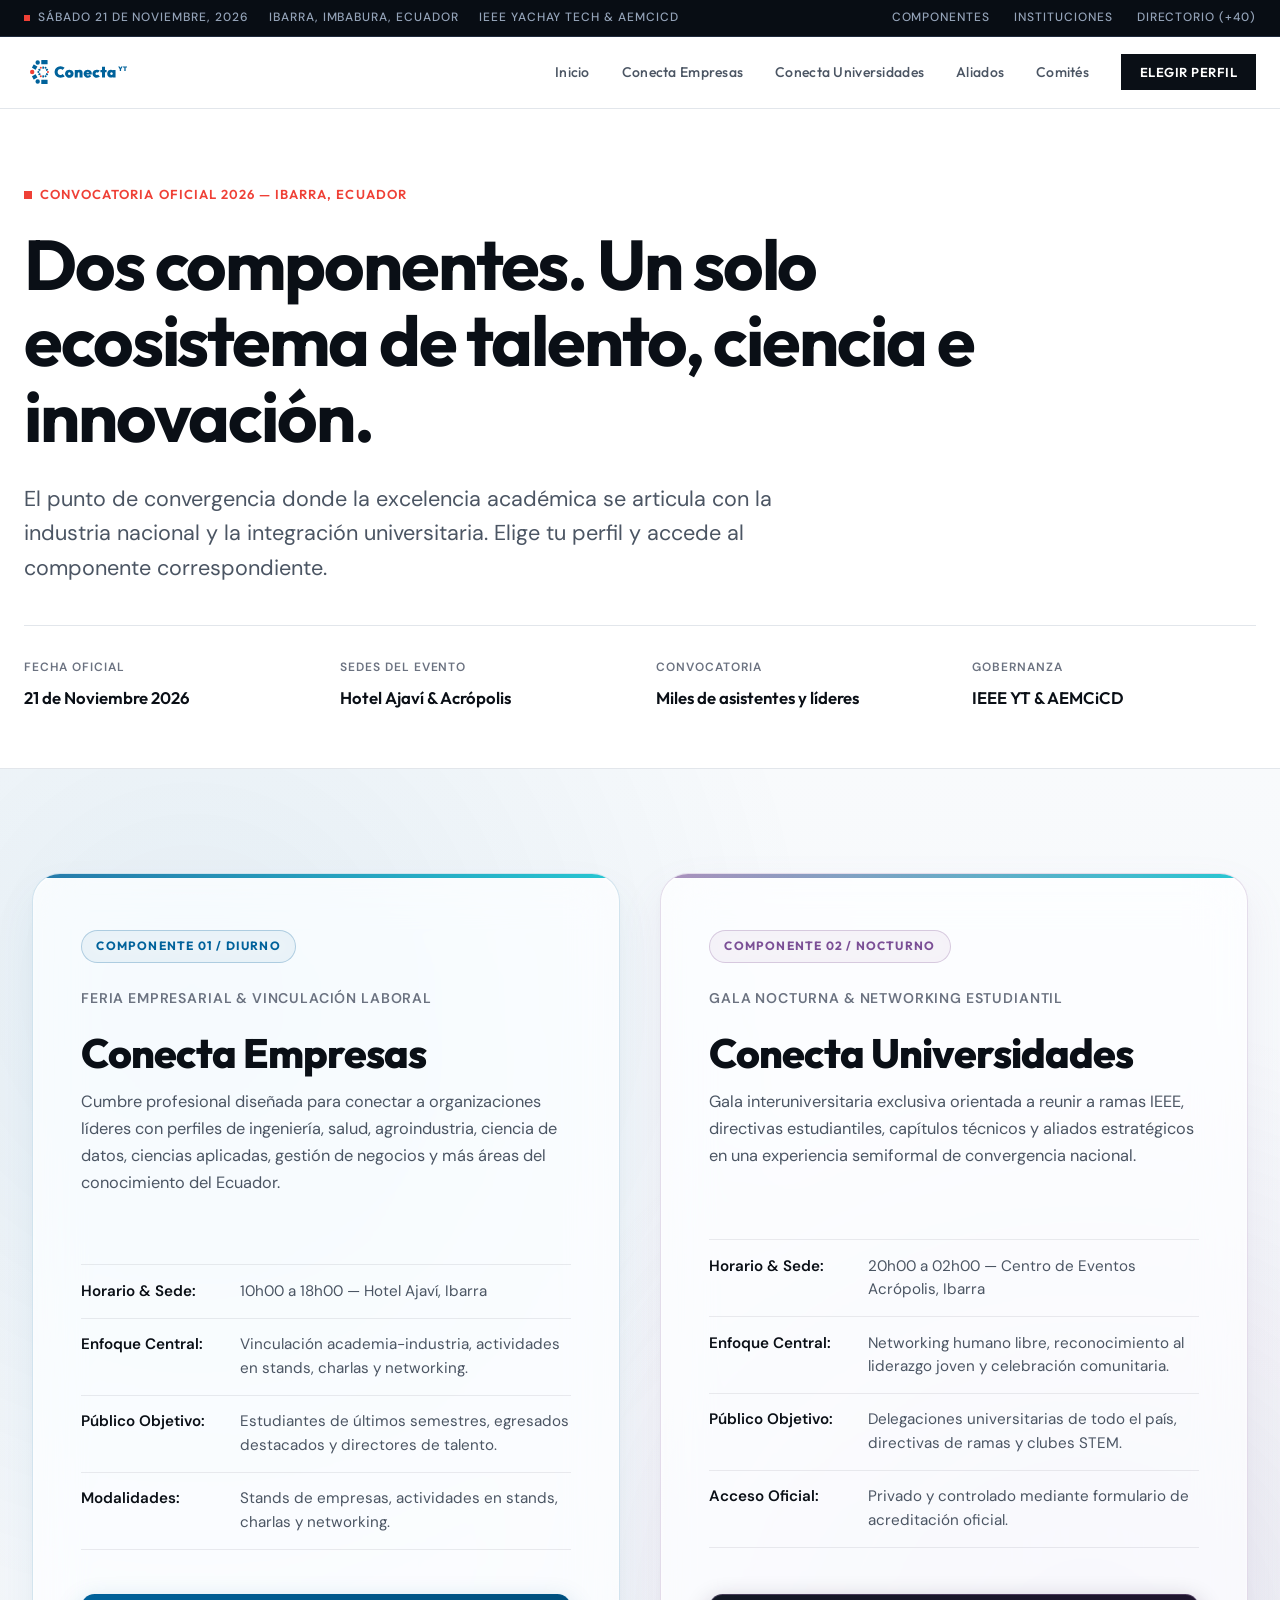
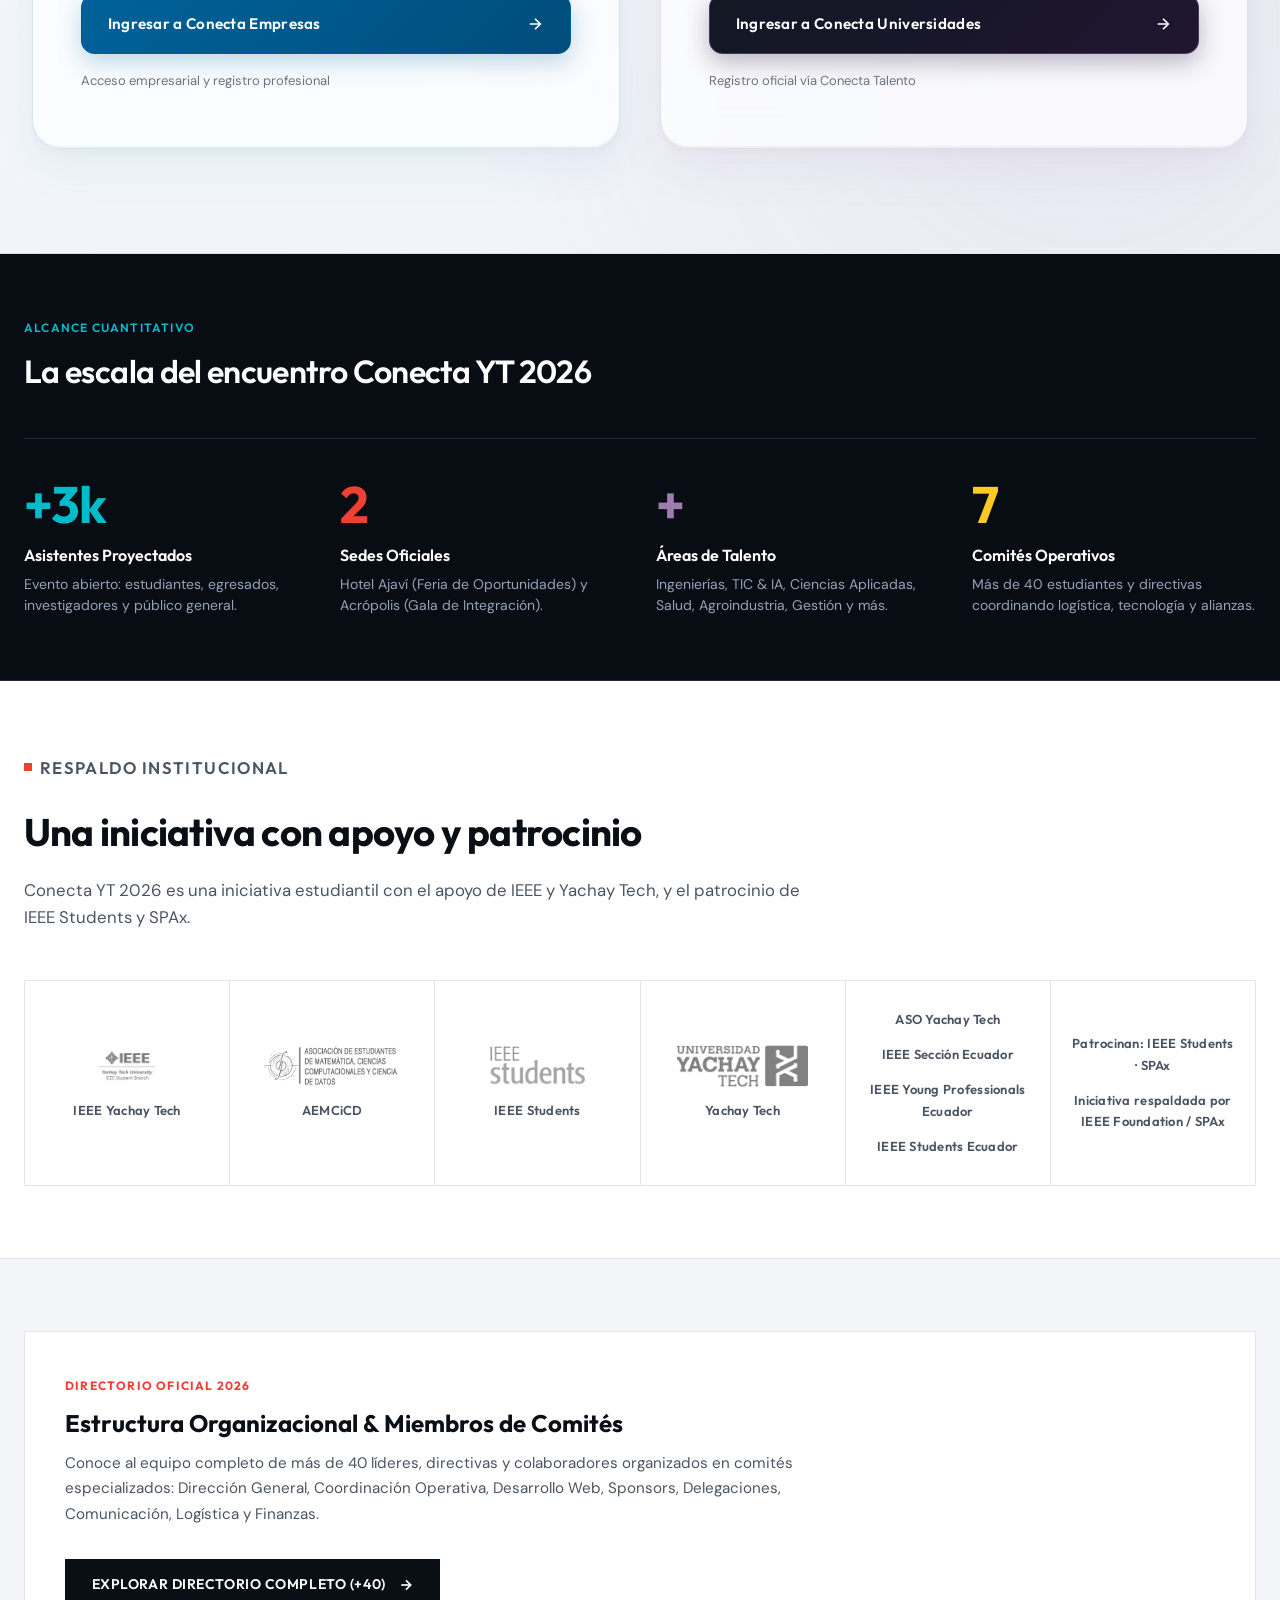
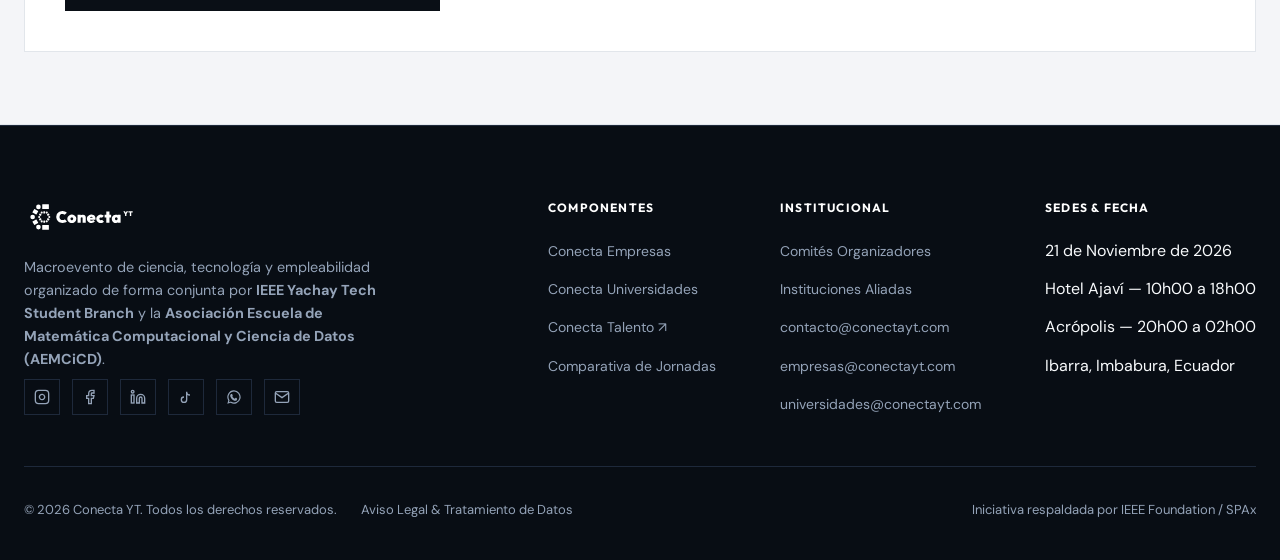
==== commit 428bfc9e: "feat: logos de auspiciantes en partners, SEO y contenidos" ====
--- a/index.html
+++ b/index.html
@@ -3,8 +3,30 @@
 <head>
   <meta charset="UTF-8">
   <meta name="viewport" content="width=device-width, initial-scale=1.0">
-  <title>Conecta IEEE YT 2026 | Portal Central</title>
-  <meta name="description" content="Conecta IEEE YT 2026 — Dos componentes, un solo ecosistema de talento, ciencia e innovación. Conecta Empresas y Conecta Universidades en Ibarra, Ecuador. Organizado por IEEE Yachay Tech Student Branch y AEMCiCD.">
+  <title>Conecta YT 2026 | Feria de Empleo y Gala Universitaria en Ibarra</title>
+  <meta name="description" content="21 Nov 2026 en Ibarra: Conecta Empresas (Hotel Ajaví) y Conecta Universidades (Acrópolis). Feria laboral y gala IEEE Yachay Tech + AEMCiCD.">
+  <meta name="robots" content="index, follow, max-image-preview:large">
+  <link rel="canonical" href="https://conectayt.com/">
+  <meta property="og:type" content="website">
+  <meta property="og:locale" content="es_EC">
+  <meta property="og:site_name" content="Conecta YT 2026">
+  <meta property="og:title" content="Conecta YT 2026 | Feria de Empleo y Gala Universitaria en Ibarra">
+  <meta property="og:description" content="21 Nov 2026 en Ibarra: feria laboral Conecta Empresas y gala Conecta Universidades. IEEE Yachay Tech + AEMCiCD.">
+  <meta property="og:url" content="https://conectayt.com/">
+  <meta property="og:image" content="https://conectayt.com/assets/images/hero_background_universidades.jpg">
+  <meta property="og:image:alt" content="Conecta YT 2026 en Ibarra, Ecuador">
+  <meta name="twitter:card" content="summary_large_image">
+  <meta name="twitter:title" content="Conecta YT 2026 | Feria de Empleo y Gala en Ibarra">
+  <meta name="twitter:description" content="21 Nov 2026: Conecta Empresas (Hotel Ajaví) y Conecta Universidades (Acrópolis).">
+  <meta name="twitter:image" content="https://conectayt.com/assets/images/hero_background_universidades.jpg">
+  <script type="application/ld+json">
+  {"@context":"https://schema.org","@graph":[
+    {"@type":"Organization","@id":"https://conectayt.com/#org","name":"Conecta YT 2026","url":"https://conectayt.com/","logo":"https://conectayt.com/assets/logos/svg/favicon/conectayt_fav.svg","sameAs":["https://www.instagram.com/conectayt/","https://www.facebook.com/conectayt/","https://www.linkedin.com/company/conectayt","https://www.tiktok.com/@conectayt"]},
+    {"@type":"WebSite","@id":"https://conectayt.com/#site","url":"https://conectayt.com/","name":"Conecta YT 2026","inLanguage":"es-EC","publisher":{"@id":"https://conectayt.com/#org"}},
+    {"@type":"Event","name":"Conecta Empresas 2026","url":"https://conectayt.com/empresas/","startDate":"2026-11-21T10:00:00-05:00","endDate":"2026-11-21T18:00:00-05:00","eventStatus":"https://schema.org/EventScheduled","eventAttendanceMode":"https://schema.org/OfflineEventAttendanceMode","location":{"@type":"Place","name":"Hotel Ajaví","address":{"@type":"PostalAddress","streetAddress":"Av. Mariano Acosta 16-61","addressLocality":"Ibarra","addressRegion":"Imbabura","addressCountry":"EC"}},"organizer":{"@id":"https://conectayt.com/#org"}},
+    {"@type":"Event","name":"Conecta Universidades 2026","url":"https://conectayt.com/universidades/","startDate":"2026-11-21T20:00:00-05:00","endDate":"2026-11-22T02:00:00-05:00","eventStatus":"https://schema.org/EventScheduled","eventAttendanceMode":"https://schema.org/OfflineEventAttendanceMode","location":{"@type":"Place","name":"Centro de Eventos Acrópolis","address":{"@type":"PostalAddress","addressLocality":"Ibarra","addressRegion":"Imbabura","addressCountry":"EC"}},"organizer":{"@id":"https://conectayt.com/#org"}}
+  ]}
+  </script>
   <meta name="theme-color" content="#080d14">
   <link rel="icon" type="image/svg+xml" href="assets/logos/svg/favicon/conectayt_fav.svg">
   <link rel="preconnect" href="https://fonts.googleapis.com">
@@ -38,7 +60,7 @@
   <!-- ===================== ENCABEZADO / NAVBAR ===================== -->
   <header class="site-header-hub" id="inicio">
     <div class="header-inner-hub">
-      <a class="brand-hub" href="index.html" aria-label="Conecta IEEE YT 2026, inicio">
+      <a class="brand-hub" href="index.html" aria-label="Conecta YT 2026, inicio">
         <img class="brand-logo-img" src="assets/logos/svg/Conecta YT/conectayt_logo_hcolor.svg" alt="Conecta YT 2026" width="220" height="48">
       </a>
 
@@ -63,10 +85,10 @@
     <!-- ===================== HERO MONOGRÁFICO ===================== -->
     <section class="hero-hub">
       <div class="hero-inner-hub">
-        <p class="eyebrow-hub">Convocatoria Oficial 2026 — Ciudad del Conocimiento</p>
+        <p class="eyebrow-hub">Convocatoria Oficial 2026 — Ibarra, Ecuador</p>
         <h1>Dos componentes. Un solo ecosistema de talento, ciencia e innovación.</h1>
         <p class="hero-lead-hub">
-          El punto de convergencia donde la excelencia académica de la Ciudad del Conocimiento se articula con la industria nacional y la integración universitaria. Elige tu perfil y accede al componente correspondiente.
+          El punto de convergencia donde la excelencia académica se articula con la industria nacional y la integración universitaria. Elige tu perfil y accede al componente correspondiente.
         </p>
 
         <div class="hero-meta-grid">
@@ -80,7 +102,7 @@
           </div>
           <div class="hero-meta-item">
             <span class="hero-meta-label">Convocatoria</span>
-            <span class="hero-meta-value">+350 Delegados y Líderes</span>
+            <span class="hero-meta-value">Miles de asistentes y líderes</span>
           </div>
           <div class="hero-meta-item">
             <span class="hero-meta-label">Gobernanza</span>
@@ -101,7 +123,7 @@
             <p class="panel-subtitle">Feria Empresarial &amp; Vinculación Laboral</p>
             <h2>Conecta Empresas</h2>
             <p class="panel-desc">
-              Cumbre profesional diseñada para conectar a organizaciones líderes con los perfiles más rigurosos de ingeniería, ciencia de datos, ciencias aplicadas y gestión de negocios del Ecuador.
+              Cumbre profesional diseñada para conectar a organizaciones líderes con perfiles de ingeniería, salud, agroindustria, ciencia de datos, ciencias aplicadas, gestión de negocios y más áreas del conocimiento del Ecuador.
             </p>
           </div>
 
@@ -112,7 +134,7 @@
             </li>
             <li>
               <strong>Enfoque Central:</strong>
-              <span>Reclutamiento directo, marca empleadora y vinculación academia-industria.</span>
+              <span>Vinculación academia-industria, actividades en stands, charlas y networking.</span>
             </li>
             <li>
               <strong>Público Objetivo:</strong>
@@ -120,7 +142,7 @@
             </li>
             <li>
               <strong>Modalidades:</strong>
-              <span>Stands comerciales técnicos, reclutamiento y conferencias especializadas.</span>
+              <span>Stands de empresas, actividades en stands, charlas y networking.</span>
             </li>
           </ul>
 
@@ -168,7 +190,7 @@
               <span>Ingresar a Conecta Universidades</span>
               <svg width="18" height="18" viewBox="0 0 24 24" fill="none" stroke="currentColor" stroke-width="2.2"><line x1="5" y1="12" x2="19" y2="12"/><polyline points="12 5 19 12 12 19"/></svg>
             </a>
-            <span class="panel-schedule-note">Registro oficial vía Microsoft Forms exclusivo en este componente</span>
+            <span class="panel-schedule-note">Registro oficial vía Conecta Talento</span>
           </div>
         </article>
 
@@ -180,14 +202,14 @@
       <div class="impact-strip-inner">
         <div class="impact-header">
           <p class="eyebrow-dark">Alcance Cuantitativo</p>
-          <h3>La escala del encuentro Conecta IEEE YT 2026</h3>
+          <h3>La escala del encuentro Conecta YT 2026</h3>
         </div>
 
         <div class="impact-grid">
           <div class="impact-item">
-            <span class="impact-number">+350</span>
+            <span class="impact-number">+3k</span>
             <span class="impact-label">Asistentes Proyectados</span>
-            <p class="impact-desc">Líderes estudiantiles, egresados sobresalientes, investigadores y reclutadores.</p>
+            <p class="impact-desc">Evento abierto: estudiantes, egresados, investigadores y público general.</p>
           </div>
           <div class="impact-item">
             <span class="impact-number">2</span>
@@ -195,9 +217,9 @@
             <p class="impact-desc">Hotel Ajaví (Feria de Oportunidades) y Acrópolis (Gala de Integración).</p>
           </div>
           <div class="impact-item">
-            <span class="impact-number">4</span>
-            <span class="impact-label">Áreas de Talento Clave</span>
-            <p class="impact-desc">Gestión y Negocios, TIC &amp; IA, Ciencias Aplicadas e Ingenierías de Complejidad.</p>
+            <span class="impact-number">+</span>
+            <span class="impact-label">Áreas de Talento</span>
+            <p class="impact-desc">Ingenierías, TIC &amp; IA, Ciencias Aplicadas, Salud, Agroindustria, Gestión y más.</p>
           </div>
           <div class="impact-item">
             <span class="impact-number">7</span>
@@ -212,55 +234,37 @@
     <section class="partners-section" id="partners">
       <div class="partners-inner">
         <div class="partners-header">
-          <p class="eyebrow-hub">Respaldo Institucional &amp; Academia</p>
-          <h2>Red de Instituciones y Delegaciones Aliadas</h2>
-          <p>Articulación interinstitucional de ramas estudiantiles, universidades y asociaciones científicas del Ecuador.</p>
+          <p class="eyebrow-hub">Respaldo Institucional</p>
+          <h2>Una iniciativa con apoyo y patrocinio</h2>
+          <p>Conecta YT 2026 es una iniciativa estudiantil con el apoyo de IEEE y Yachay Tech, y el patrocinio de IEEE Students y SPAx.</p>
         </div>
 
         <div class="partners-table-grid">
           <div class="partner-box">
-            <img src="assets/logos/institutions/ieee_master.svg" alt="IEEE Yachay Tech" class="partner-logo-img" width="56" height="28">
+            <img src="assets/logos/logo_ieeeyt.png" alt="IEEE Yachay Tech" class="partner-logo-img">
             <span class="partner-name">IEEE Yachay Tech</span>
           </div>
           <div class="partner-box">
-            <img src="assets/logos/institutions/aemcicd.svg" alt="AEMCiCD" class="partner-logo-img" width="44" height="44">
+            <img src="assets/logos/logo_aemcicd.png" alt="AEMCiCD" class="partner-logo-img">
             <span class="partner-name">AEMCiCD</span>
           </div>
           <div class="partner-box">
-            <img src="assets/logos/institutions/yachay_tech.svg" alt="Universidad Yachay Tech" class="partner-logo-img" width="44" height="44">
+            <img src="assets/logos/IEEE_Students.png" alt="IEEE Students" class="partner-logo-img">
+            <span class="partner-name">IEEE Students</span>
+          </div>
+          <div class="partner-box">
+            <img src="assets/logos/logo_universidad_yachaytech.png" alt="Yachay Tech" class="partner-logo-img">
             <span class="partner-name">Yachay Tech</span>
           </div>
           <div class="partner-box">
-            <img src="assets/logos/institutions/espol.svg" alt="ESPOL" class="partner-logo-img" width="56" height="28">
-            <span class="partner-name">ESPOL</span>
-          </div>
-          <div class="partner-box">
-            <img src="assets/logos/institutions/epn.png" alt="EPN" class="partner-logo-img" width="44" height="44">
-            <span class="partner-name">EPN</span>
-          </div>
-          <div class="partner-box">
-            <img src="assets/logos/institutions/espe.png" alt="ESPE" class="partner-logo-img" width="44" height="44">
-            <span class="partner-name">ESPE</span>
-          </div>
-          <div class="partner-box">
-            <img src="assets/logos/institutions/uce.png" alt="UCE" class="partner-logo-img" width="44" height="44">
-            <span class="partner-name">UCE</span>
-          </div>
-          <div class="partner-box">
-            <img src="assets/logos/institutions/usfq.png" alt="USFQ" class="partner-logo-img" width="44" height="44">
-            <span class="partner-name">USFQ</span>
-          </div>
-          <div class="partner-box">
-            <img src="assets/logos/institutions/udla.png" alt="UDLA" class="partner-logo-img" width="44" height="44">
-            <span class="partner-name">UDLA</span>
-          </div>
-          <div class="partner-box">
-            <img src="assets/logos/institutions/utn_color.png" alt="UTN" class="partner-logo-img" width="44" height="44">
-            <span class="partner-name">UTN</span>
-          </div>
-          <div class="partner-box">
-            <img src="assets/logos/institutions/espoch.png" alt="ESPOCH" class="partner-logo-img" width="44" height="44">
-            <span class="partner-name">ESPOCH</span>
+            <span class="partner-name">ASO Yachay Tech</span>
+            <span class="partner-name">IEEE Sección Ecuador</span>
+            <span class="partner-name">IEEE Young Professionals Ecuador</span>
+            <span class="partner-name">IEEE Students Ecuador</span>
+          </div>
+          <div class="partner-box">
+            <span class="partner-name">Patrocinan: IEEE Students · SPAx</span>
+            <span class="partner-name">Iniciativa respaldada por IEEE Foundation / SPAx</span>
           </div>
         </div>
       </div>
@@ -289,7 +293,7 @@
     <div class="footer-inner-hub">
       <div class="footer-top-row">
         <div class="footer-brand-block">
-          <img class="footer-logo-img" src="assets/logos/svg/Conecta YT/conectayt_logo_hblanco.svg" alt="Conecta IEEE YT 2026" width="220" height="48">
+          <img class="footer-logo-img" src="assets/logos/svg/Conecta YT/conectayt_logo_hblanco.svg" alt="Conecta YT 2026" width="220" height="48">
           <p class="footer-lead">
             Macroevento de ciencia, tecnología y empleabilidad organizado de forma conjunta por <strong>IEEE Yachay Tech Student Branch</strong> y la <strong>Asociación Escuela de Matemática Computacional y Ciencia de Datos (AEMCiCD)</strong>.
           </p>
@@ -307,7 +311,7 @@
               <svg width="16" height="16" viewBox="0 0 24 24" fill="none" stroke="currentColor" stroke-width="2"><path d="M9 12a4 4 0 1 0 4 4V4a5 5 0 0 0 5 5"/></svg>
             </a>
             <a href="https://wa.me/593987278018" target="_blank" rel="noopener" class="social-icon-link" aria-label="WhatsApp Institucional">
-              <svg width="16" height="16" viewBox="0 0 24 24" fill="none" stroke="currentColor" stroke-width="2"><path d="M21 11.5a8.38 8.38 0 0 1-.9 3.8 8.5 8.5 0 0 1-7.6 4.7 8.38 8.38 0 0 1-3.8-.9L3 21l1.9-5.7a8.38 8.38 0 0 1-.9-3.8 8.5 8.5 0 0 1 4.7-7.6 8.38 8.38 0 0 1 3.8-.9h.5a8.48 8.48 0 0 1 8 8v.5z"/></svg>
+              <svg width="16" height="16" viewBox="0 0 24 24" fill="currentColor" aria-hidden="true"><path d="M12 2a10 10 0 0 0-8.6 15.1L2 22l5-1.3A10 10 0 1 0 12 2zm0 18.2a8.2 8.2 0 0 1-4.2-1.1l-.3-.2-3 .8.8-2.9-.2-.3A8.2 8.2 0 1 1 12 20.2zm4.6-6.1c-.3-.1-1.5-.7-1.7-.8s-.4-.1-.6.1-.7.8-.8 1-.3.2-.5.1a6.7 6.7 0 0 1-2-1.2 7.5 7.5 0 0 1-1.4-1.7c-.1-.3 0-.4.1-.5l.4-.5c.1-.2.1-.3 0-.5L9.4 7.9c-.3-.6-.5-.5-.7-.5h-.6c-.2 0-.5.2-.8.4-.3.3-1 1-1 2.5s1.1 2.9 1.2 3.1a11 11 0 0 0 4.2 3.7c.6.2 1 .4 1.4.5.6.2 1.1.2 1.5.1.5-.1 1.5-.6 1.7-1.2.2-.6.2-1.1.1-1.2 0-.1-.2-.1-.5-.3z"/></svg>
             </a>
             <a href="mailto:contacto@conectayt.com" class="social-icon-link" aria-label="Correo Institucional">
               <svg width="16" height="16" viewBox="0 0 24 24" fill="none" stroke="currentColor" stroke-width="2"><path d="M4 4h16c1.1 0 2 .9 2 2v12c0 1.1-.9 2-2 2H4c-1.1 0-2-.9-2-2V6c0-1.1.9-2 2-2z"/><polyline points="22,6 12,13 2,6"/></svg>
@@ -321,6 +325,7 @@
             <ul>
               <li><a href="empresas/index.html">Conecta Empresas</a></li>
               <li><a href="universidades/index.html">Conecta Universidades</a></li>
+              <li><a href="https://talento.conectayt.com" target="_blank" rel="noopener">Conecta Talento ↗</a></li>
               <li><a href="#experiencias">Comparativa de Jornadas</a></li>
             </ul>
           </div>
@@ -348,7 +353,7 @@
 
       <div class="footer-bottom-row">
         <div class="footer-bottom-links">
-          <span>&copy; 2026 Conecta IEEE YT. Todos los derechos reservados.</span>
+          <span>&copy; 2026 Conecta YT. Todos los derechos reservados.</span>
           <a href="#" class="legal-trigger">Aviso Legal &amp; Tratamiento de Datos</a>
         </div>
         <div>
@@ -363,7 +368,7 @@
     <div class="modal-content-box">
       <button type="button" class="modal-close-btn" id="legalClose" aria-label="Cerrar">&times;</button>
       <h2>Términos, Condiciones y Tratamiento de Datos</h2>
-      <p><strong>Acreditación &amp; Uso de Datos:</strong> La información recopilada para las convocatorias de Conecta IEEE YT 2026 es procesada de manera confidencial exclusivamente con propósitos de validación de credenciales, control de aforo y logística por parte de IEEE Yachay Tech Student Branch y AEMCiCD.</p>
+      <p><strong>Acreditación &amp; Uso de Datos:</strong> La información recopilada para las convocatorias de Conecta YT 2026 es procesada de manera confidencial exclusivamente con propósitos de validación de credenciales, control de aforo y logística por parte de IEEE Yachay Tech Student Branch y AEMCiCD.</p>
       <p><strong>Privacidad:</strong> Los registros no son compartidos con terceros sin consentimiento previo, protegiendo en todo momento la identidad y datos personales de estudiantes, ponentes y representantes empresariales.</p>
     </div>
   </div>
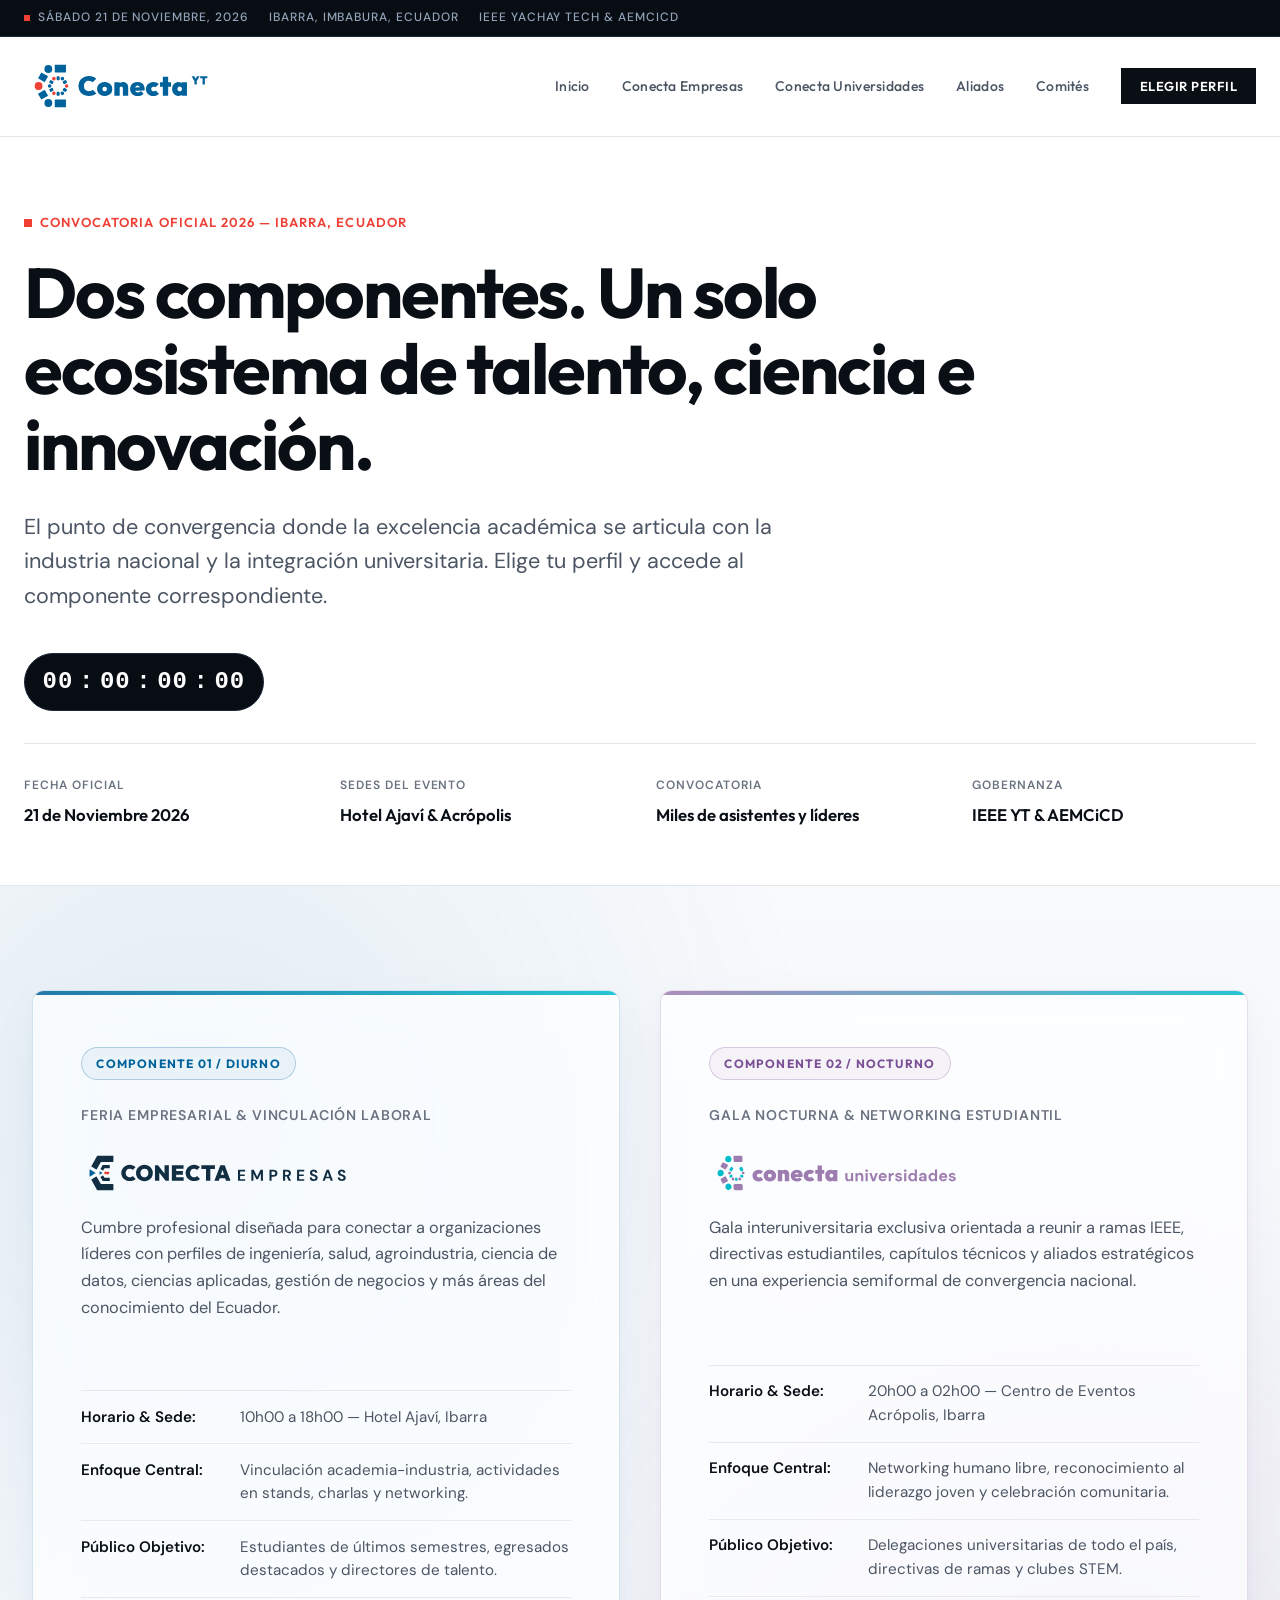
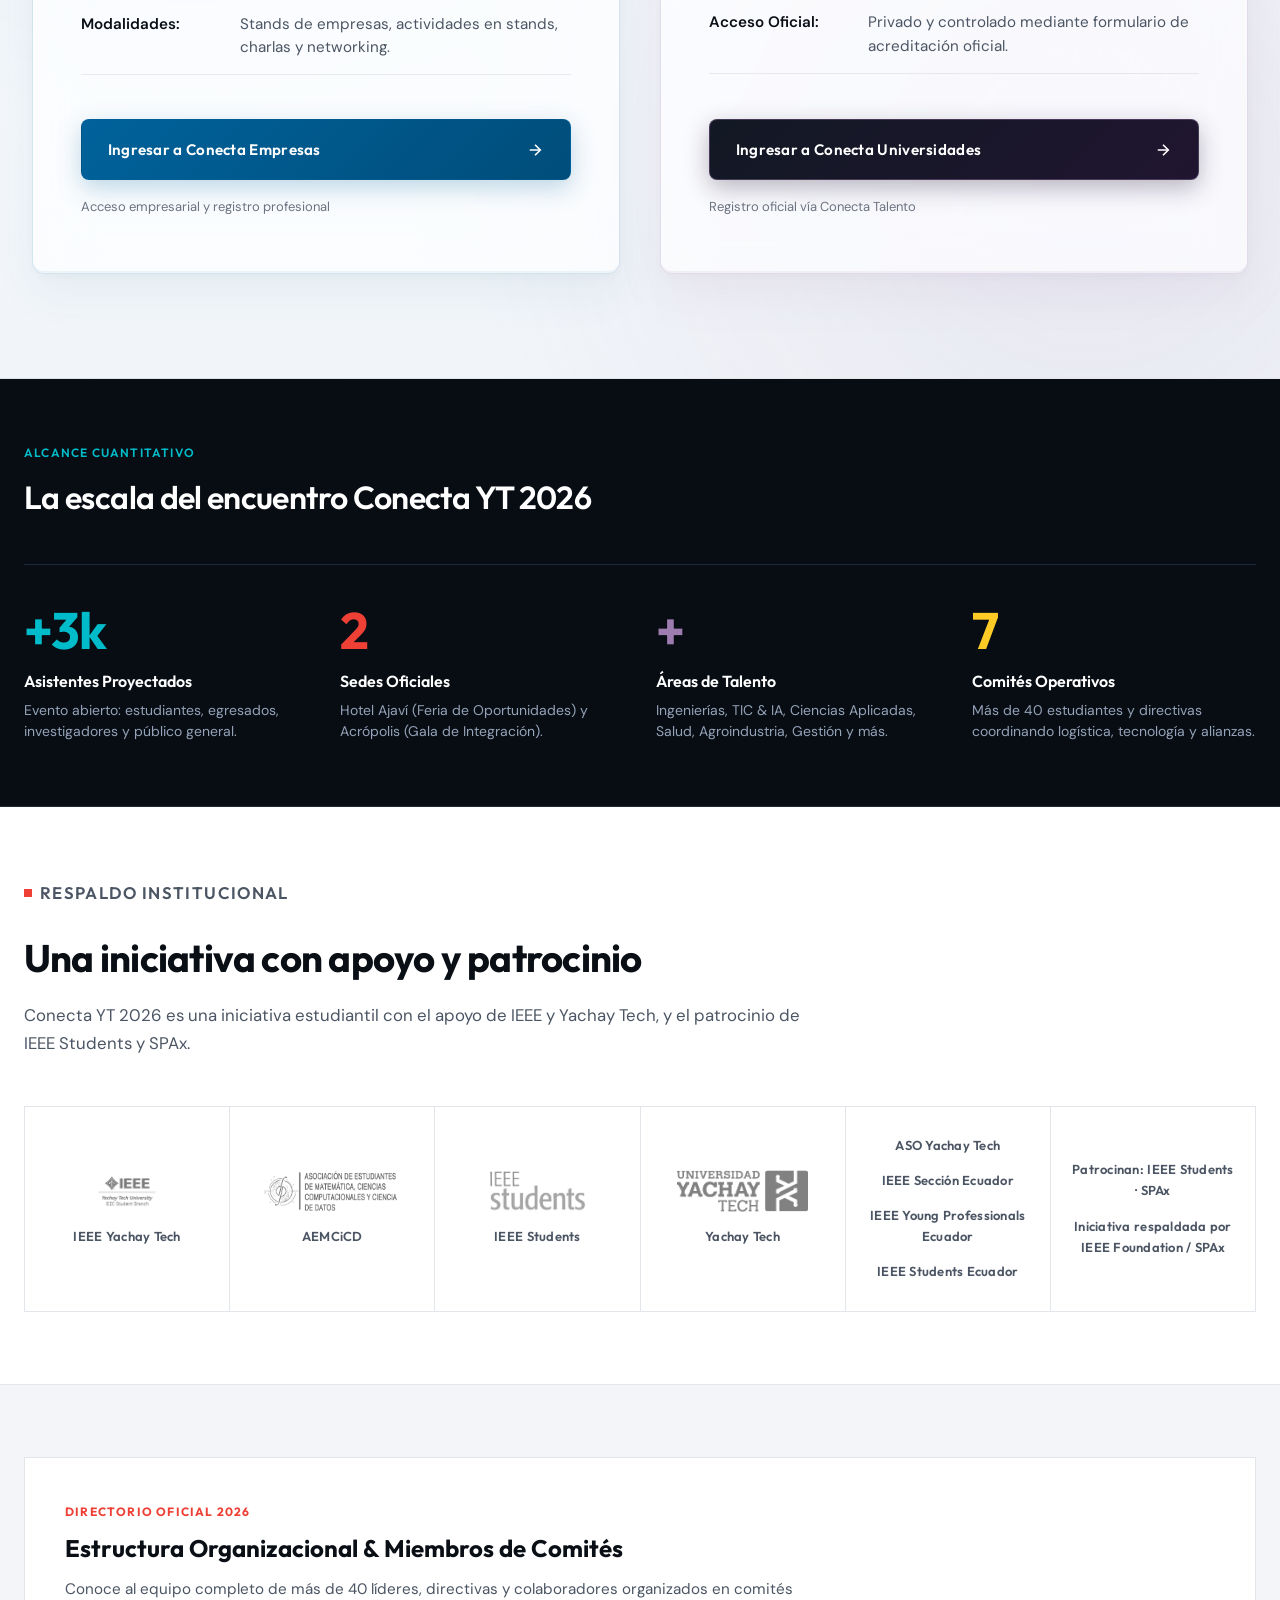
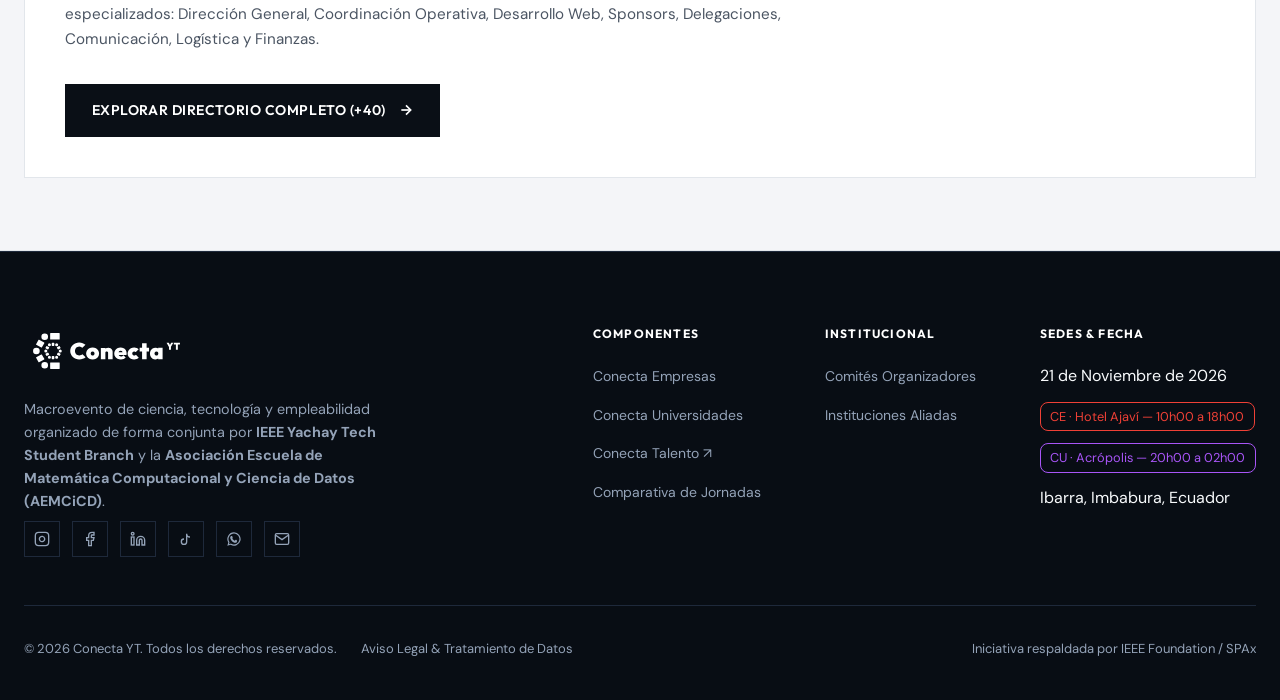
==== commit 58b853e0: "feat: aplicar observaciones PDF (logos, countdown, acentos CE, radios, directorio)" ====
--- a/index.html
+++ b/index.html
@@ -41,18 +41,13 @@
   <!-- ===================== TICKER METADATOS ===================== -->
   <aside class="meta-ticker-bar" aria-label="Información oficial del macroevento">
     <div class="meta-ticker-inner">
-      <div class="meta-ticker-left">
+      <div class="meta-ticker-left meta-ticker-left--expanded">
         <span class="meta-ticker-item">
           <span class="meta-ticker-dot"></span>
           Sábado 21 de Noviembre, 2026
         </span>
         <span class="meta-ticker-item">Ibarra, Imbabura, Ecuador</span>
         <span class="meta-ticker-item">IEEE Yachay Tech &amp; AEMCiCD</span>
-      </div>
-      <div class="meta-ticker-right">
-        <a href="#experiencias">Componentes</a>
-        <a href="#partners">Instituciones</a>
-        <a href="comites/index.html">Directorio (+40)</a>
       </div>
     </div>
   </aside>
@@ -80,6 +75,7 @@
       </nav>
     </div>
   </header>
+  <div id="miniCountdown" class="mini-countdown" data-countdown="2026-11-21T10:00:00-05:00" hidden><span data-dd>58</span>:<span data-hh>16</span>:<span data-mm>24</span>:<span data-ss>00</span></div>
 
   <main id="contenido">
     <!-- ===================== HERO MONOGRÁFICO ===================== -->
@@ -90,6 +86,7 @@
         <p class="hero-lead-hub">
           El punto de convergencia donde la excelencia académica se articula con la industria nacional y la integración universitaria. Elige tu perfil y accede al componente correspondiente.
         </p>
+        <div class="hero-countdown" data-countdown="2026-11-21T10:00:00-05:00" aria-label="Cuenta atrás"><span data-dd>58</span>:<span data-hh>16</span>:<span data-mm>24</span>:<span data-ss>00</span></div>
 
         <div class="hero-meta-grid">
           <div class="hero-meta-item">
@@ -121,7 +118,7 @@
           <div class="dual-panel-header">
             <div class="panel-index-badge">Componente 01 / Diurno</div>
             <p class="panel-subtitle">Feria Empresarial &amp; Vinculación Laboral</p>
-            <h2>Conecta Empresas</h2>
+            <img src="assets/logos/svg/Conecta Empresas/ce_logo_hcolor.svg" alt="Conecta Empresas" class="panel-logo-img">
             <p class="panel-desc">
               Cumbre profesional diseñada para conectar a organizaciones líderes con perfiles de ingeniería, salud, agroindustria, ciencia de datos, ciencias aplicadas, gestión de negocios y más áreas del conocimiento del Ecuador.
             </p>
@@ -160,7 +157,7 @@
           <div class="dual-panel-header">
             <div class="panel-index-badge">Componente 02 / Nocturno</div>
             <p class="panel-subtitle">Gala Nocturna &amp; Networking Estudiantil</p>
-            <h2>Conecta Universidades</h2>
+            <img src="assets/logos/svg/Conecta Universidad/cu_logo_hcolor.svg" alt="Conecta Universidades" class="panel-logo-img">
             <p class="panel-desc">
               Gala interuniversitaria exclusiva orientada a reunir a ramas IEEE, directivas estudiantiles, capítulos técnicos y aliados estratégicos en una experiencia semiformal de convergencia nacional.
             </p>
@@ -334,17 +331,14 @@
             <ul>
               <li><a href="comites/index.html">Comités Organizadores</a></li>
               <li><a href="#partners">Instituciones Aliadas</a></li>
-              <li><a href="mailto:contacto@conectayt.com">contacto@conectayt.com</a></li>
-              <li><a href="mailto:empresas@conectayt.com">empresas@conectayt.com</a></li>
-              <li><a href="mailto:universidades@conectayt.com">universidades@conectayt.com</a></li>
             </ul>
           </div>
           <div class="footer-col">
             <h4>Sedes &amp; Fecha</h4>
             <ul>
               <li><span>21 de Noviembre de 2026</span></li>
-              <li><span>Hotel Ajaví — 10h00 a 18h00</span></li>
-              <li><span>Acrópolis — 20h00 a 02h00</span></li>
+              <li><span class="sede-tag sede-ce">CE · Hotel Ajaví — 10h00 a 18h00</span></li>
+              <li><span class="sede-tag sede-cu">CU · Acrópolis — 20h00 a 02h00</span></li>
               <li><span>Ibarra, Imbabura, Ecuador</span></li>
             </ul>
           </div>
--- a/styles-hub.css
+++ b/styles-hub.css
@@ -185,7 +185,7 @@
 }
 
 .brand-logo-img {
-  height: 36px;
+  height: clamp(3.4rem, 5vw, 4.5rem);
   width: auto;
 }
 
@@ -387,7 +387,7 @@
   flex-direction: column;
   justify-content: space-between;
   position: relative;
-  border-radius: 1.75rem;
+  border-radius: 0.75rem;
   background: rgba(255, 255, 255, 0.70);
   backdrop-filter: blur(24px) saturate(180%);
   -webkit-backdrop-filter: blur(24px) saturate(180%);
@@ -451,7 +451,7 @@
 .panel-empresas .btn-editorial {
   background: linear-gradient(135deg, #00629b 0%, #004d7a 100%);
   border: 1px solid rgba(0, 98, 155, 0.3);
-  border-radius: 0.85rem;
+  border-radius: 0.5rem;
   box-shadow: 0 8px 24px rgba(0, 98, 155, 0.25);
 }
 
@@ -499,7 +499,7 @@
 .panel-universidades .btn-editorial {
   background: linear-gradient(135deg, #121824 0%, #201530 100%);
   border: 1px solid rgba(157, 124, 176, 0.35);
-  border-radius: 0.85rem;
+  border-radius: 0.5rem;
   box-shadow: 0 8px 24px rgba(32, 21, 48, 0.30);
 }
 
@@ -969,7 +969,7 @@
 }
 
 .footer-logo-img {
-  height: 38px;
+  height: clamp(3.4rem, 4vw, 4rem);
   width: auto;
   margin-bottom: 1.25rem;
 }
@@ -1122,6 +1122,17 @@
 }
 
 /* =========================================================
+   LOTE PORTAL: logos paneles, sedes, countdowns
+   ========================================================= */
+.meta-ticker-left--expanded { flex: 1 1 auto; }
+.panel-logo-img{height:clamp(2.8rem,4vw,3.8rem);width:auto;max-width:100%;margin-bottom:1rem;display:block;}
+.sede-tag{display:inline-block;padding:.2rem .6rem;border-radius:.5rem;font-size:.8rem;border:1px solid currentColor;}
+.sede-ce{color:#ef4036;}
+.sede-cu{color:#a855f7;}
+.hero-countdown{display:inline-flex;gap:.35rem;align-items:baseline;font-family:ui-monospace,SFMono-Regular,Menlo,monospace;font-variant-numeric:tabular-nums;font-size:clamp(1.1rem,2.5vw,1.5rem);font-weight:700;background:var(--bg-dark);color:#fff;border:1px solid var(--border-dark);border-radius:999px;padding:.5rem 1.1rem;margin-bottom:2rem;letter-spacing:.04em;}
+.mini-countdown{position:fixed;top:.75rem;right:.75rem;z-index:999;background:#fff;color:#ef4036;border:1px solid #ef4036;border-radius:.5rem;padding:.35rem .6rem;font-variant-numeric:tabular-nums;}
+
+/* =========================================================
    RESPONSIVE DESIGN
    ========================================================= */
 @media (max-width: 1024px) {
